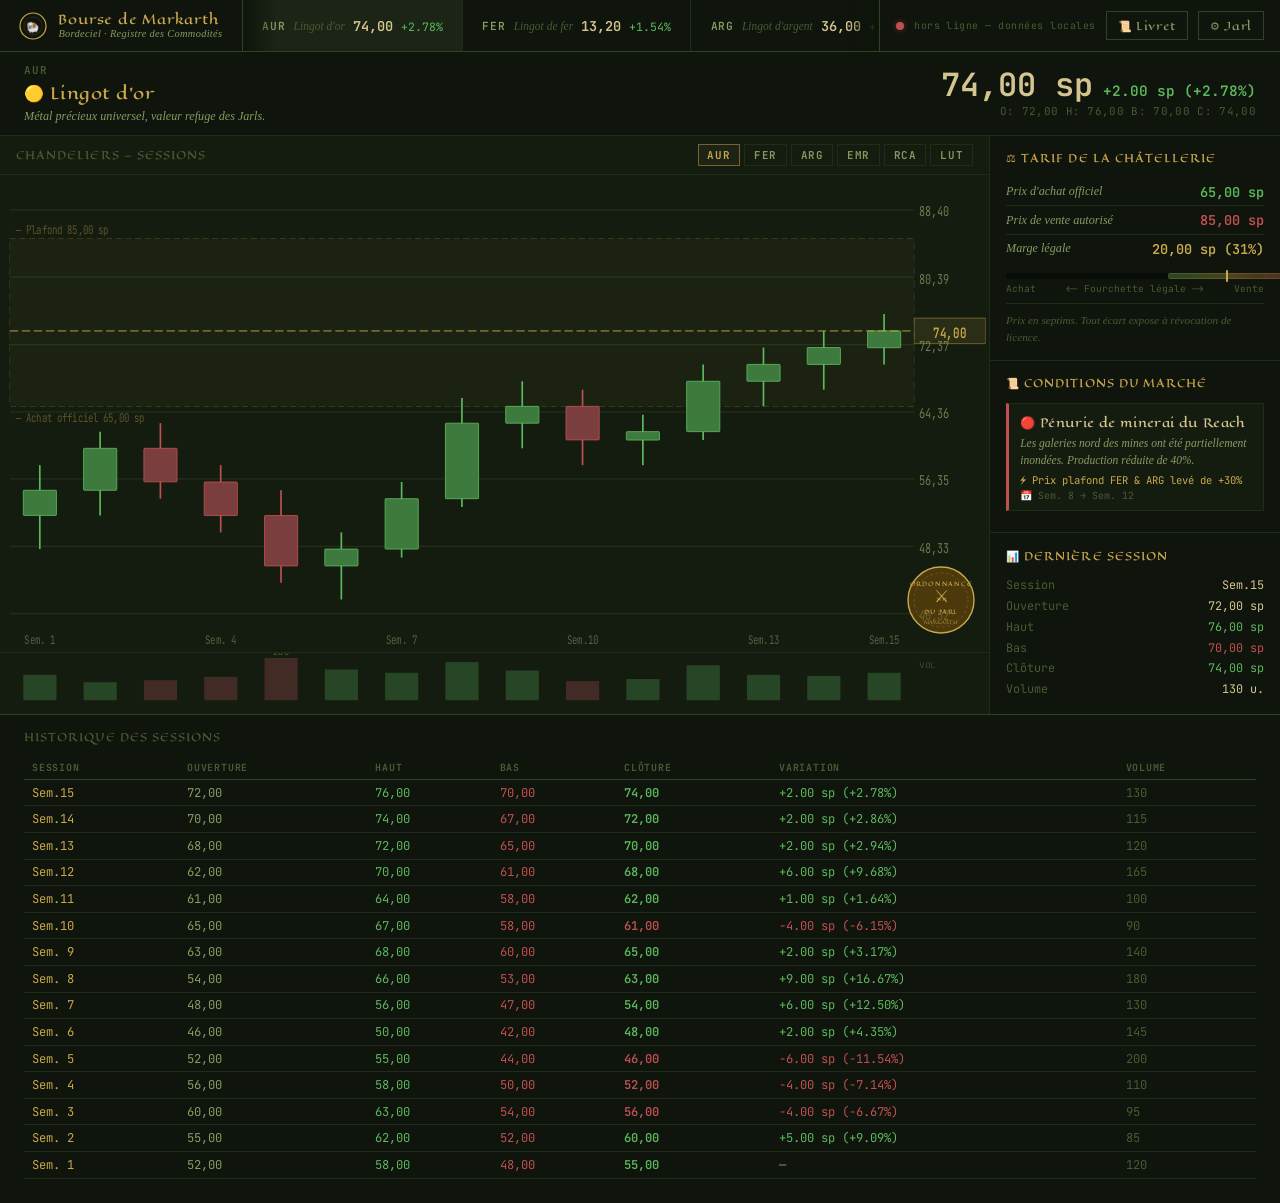
==== bourse.html @ a8c06418 "Bourse" ====
<!DOCTYPE html>
<html lang="fr">
<head>
<meta charset="UTF-8">
<meta name="viewport" content="width=device-width, initial-scale=1.0">
<title>Bourse de Markarth — Registre des Commodités</title>
<link rel="preconnect" href="https://fonts.googleapis.com">
<link rel="preconnect" href="https://fonts.gstatic.com" crossorigin>
<link href="https://fonts.googleapis.com/css2?family=Eagle+Lake&family=IM+Fell+English:ital@0;1&family=JetBrains+Mono:wght@400;600&display=swap" rel="stylesheet">
<style>
:root{
  --bg:#080C06;--surface:#0F140C;--card:#141C10;--card2:#1B2415;
  --border:#1E2C18;--borderb:#2E4224;
  --gold:#C9A84C;--goldd:#7A6230;--goldg:rgba(201,168,76,.12);
  --up:#3E7A3E;--upb:#5CB85C;--down:#7A3E3E;--downb:#C05050;
  --text:#D4C490;--textd:#8A9A62;--textf:#4A5A32;
  --mono:'JetBrains Mono',monospace;--serif:'Eagle Lake',serif;
  --body:'IM Fell English',Georgia,serif;
}
*{margin:0;padding:0;box-sizing:border-box;}
body{background:var(--bg);color:var(--text);font-family:var(--body);font-size:14px;min-height:100vh;overflow-x:hidden;}
body::before{content:'';position:fixed;inset:0;pointer-events:none;z-index:0;
  background-image:url("data:image/svg+xml,%3Csvg xmlns='http://www.w3.org/2000/svg' width='300' height='300'%3E%3Cfilter id='n'%3E%3CfeTurbulence type='fractalNoise' baseFrequency='0.65' numOctaves='3' stitchTiles='stitch'/%3E%3CfeColorMatrix type='saturate' values='0'/%3E%3C/filter%3E%3Crect width='300' height='300' filter='url(%23n)' opacity='0.06'/%3E%3C/svg%3E");opacity:.45;}

/* ── LOADER ── */
#bloader{position:fixed;inset:0;z-index:9000;background:var(--bg);
  display:flex;flex-direction:column;align-items:center;justify-content:center;gap:1rem;}
.bl-ram{font-size:2.5rem;animation:blpulse 1.2s ease-in-out infinite;}
@keyframes blpulse{0%,100%{opacity:1}50%{opacity:.25}}
#bl-msg{font-family:var(--serif);font-size:.8rem;color:var(--textd);letter-spacing:.08em;}

/* ── HEADER ── */
header{background:var(--surface);border-bottom:1px solid var(--borderb);
  display:flex;align-items:stretch;position:sticky;top:0;z-index:200;height:52px;}
.logo{padding:0 1.2rem;border-right:1px solid var(--borderb);
  display:flex;align-items:center;gap:.7rem;flex-shrink:0;min-width:210px;}
.logo-title{font-family:var(--serif);font-size:.82rem;letter-spacing:.06em;color:var(--gold);line-height:1.2;}
.logo-sub{font-family:var(--body);font-size:.65rem;font-style:italic;color:var(--textd);letter-spacing:.03em;}

/* TICKER */
.ticker-wrap{flex:1;overflow:hidden;display:flex;align-items:center;
  border-right:1px solid var(--borderb);position:relative;}
.ticker-wrap::before,.ticker-wrap::after{content:'';position:absolute;top:0;bottom:0;
  width:32px;z-index:1;pointer-events:none;}
.ticker-wrap::before{left:0;background:linear-gradient(to right,var(--surface),transparent);}
.ticker-wrap::after{right:0;background:linear-gradient(to left,var(--surface),transparent);}
.ticker-inner{display:flex;animation:tickscroll 40s linear infinite;white-space:nowrap;will-change:transform;}
@keyframes tickscroll{0%{transform:translateX(0)}100%{transform:translateX(-50%)}}
.tick-item{display:flex;align-items:center;gap:.5rem;padding:0 1.2rem;
  border-right:1px solid var(--border);cursor:pointer;transition:background .15s;height:52px;flex-shrink:0;}
.tick-item:hover{background:var(--card);}
.tick-item.active{background:var(--card2);}
.tick-sym{font-family:var(--mono);font-size:.7rem;font-weight:600;color:var(--textd);letter-spacing:.07em;}
.tick-name{font-family:var(--body);font-size:.72rem;font-style:italic;color:var(--textf);}
.tick-price{font-family:var(--mono);font-size:.85rem;font-weight:600;color:var(--text);}
.tick-var{font-family:var(--mono);font-size:.72rem;}
.tick-var.up{color:var(--upb)}.tick-var.dn{color:var(--downb)}

.hdr-right{padding:0 1rem;display:flex;align-items:center;gap:.6rem;flex-shrink:0;}
.btn-sm{background:transparent;border:1px solid var(--borderb);color:var(--textd);
  font-family:var(--serif);font-size:.68rem;letter-spacing:.06em;padding:.3rem .7rem;cursor:pointer;transition:all .2s;}
.btn-sm:hover{border-color:var(--goldd);color:var(--gold);}

/* SB STATUS */
.sb-dot{width:8px;height:8px;border-radius:50%;flex-shrink:0;}
.sb-dot.ok{background:var(--upb);box-shadow:0 0 6px rgba(92,184,92,.5);}
.sb-dot.ko{background:var(--downb);box-shadow:0 0 6px rgba(192,80,80,.5);}
.sb-dot.wait{background:var(--goldd);animation:blpulse .8s ease-in-out infinite;}
#sb-label{font-family:var(--mono);font-size:.62rem;color:var(--textf);letter-spacing:.05em;}

/* ── COMMODITY BAR ── */
.comm-bar{background:var(--surface);border-bottom:1px solid var(--border);
  padding:.7rem 1.5rem;display:flex;align-items:center;gap:2rem;
  position:relative;z-index:1;}
.comm-id{font-family:var(--mono);font-size:.68rem;font-weight:600;color:var(--textf);letter-spacing:.1em;margin-bottom:.2rem;}
.comm-name{font-family:var(--serif);font-size:1rem;color:var(--gold);letter-spacing:.03em;}
.comm-desc{font-family:var(--body);font-size:.76rem;font-style:italic;color:var(--textd);margin-top:.15rem;}
.comm-price-area{margin-left:auto;text-align:right;}
.comm-price{font-family:var(--mono);font-size:2rem;font-weight:600;color:var(--text);line-height:1;}
.comm-var{font-family:var(--mono);font-size:.9rem;font-weight:600;}
.comm-ohlc{font-family:var(--mono);font-size:.68rem;color:var(--textf);margin-top:.2rem;letter-spacing:.03em;}

/* ── MAIN GRID ── */
.main-grid{display:grid;grid-template-columns:1fr 290px;position:relative;z-index:1;}

/* CHART */
.chart-section{background:var(--card);border-right:1px solid var(--border);display:flex;flex-direction:column;min-height:460px;}
.chart-toolbar{padding:.5rem 1rem;border-bottom:1px solid var(--border);display:flex;align-items:center;gap:.5rem;flex-shrink:0;}
.chart-label{font-family:var(--serif);font-size:.66rem;letter-spacing:.1em;text-transform:uppercase;color:var(--textf);}
.comm-tabs{display:flex;gap:.25rem;margin-left:auto;}
.ctab{font-family:var(--mono);font-size:.68rem;font-weight:600;letter-spacing:.06em;
  padding:.2rem .55rem;cursor:pointer;background:transparent;border:1px solid var(--border);color:var(--textd);transition:all .15s;}
.ctab:hover{border-color:var(--goldd);}
.ctab.active{background:var(--card2);border-color:var(--goldd);color:var(--gold);}
.chart-area{flex:1;position:relative;min-height:300px;cursor:crosshair;overflow:hidden;}
#main-chart{width:100%;height:100%;display:block;}
.ch-v,.ch-h{position:absolute;pointer-events:none;opacity:0;transition:opacity .08s;}
.ch-v{width:1px;background:rgba(201,168,76,.25);top:0;bottom:0;}
.ch-h{height:1px;background:rgba(201,168,76,.25);left:0;right:0;}
.tt{position:absolute;background:var(--card2);border:1px solid var(--borderb);padding:.5rem .75rem;
  pointer-events:none;z-index:50;display:none;font-family:var(--mono);font-size:.72rem;line-height:1.7;
  box-shadow:0 4px 16px rgba(0,0,0,.4);}
.tt-date{font-size:.66rem;color:var(--textd);margin-bottom:.15rem;font-family:var(--serif);letter-spacing:.04em;}
.vol-area{height:62px;border-top:1px solid var(--border);flex-shrink:0;}
#vol-chart{width:100%;height:100%;display:block;}
.seal{position:absolute;bottom:1rem;right:.75rem;width:72px;height:72px;display:none;z-index:10;
  animation:seal-pulse 3s ease-in-out infinite;pointer-events:none;}
.seal.on{display:block;}
@keyframes seal-pulse{0%,100%{filter:drop-shadow(0 0 3px rgba(201,168,76,.3))}50%{filter:drop-shadow(0 0 10px rgba(201,168,76,.6))}}

/* RIGHT PANEL */
.right-panel{background:var(--surface);display:flex;flex-direction:column;}
.rpanel{padding:.9rem 1rem;border-bottom:1px solid var(--border);}
.rpanel:last-child{border-bottom:none;flex:1;}
.rp-title{font-family:var(--serif);font-size:.66rem;letter-spacing:.1em;text-transform:uppercase;color:var(--gold);margin-bottom:.65rem;}
.t-row{display:flex;justify-content:space-between;align-items:center;padding:.3rem 0;border-bottom:1px solid var(--border);}
.t-row:last-of-type{border-bottom:none;}
.t-label{font-family:var(--body);font-size:.76rem;font-style:italic;color:var(--textd);}
.t-val{font-family:var(--mono);font-size:.85rem;font-weight:600;}
.t-val.achat{color:var(--upb)}.t-val.vente{color:var(--downb)}.t-val.marge{color:var(--gold)}
.t-band-wrap{margin:.65rem 0 .3rem;}
.t-band-bg{height:6px;background:var(--bg);border-radius:2px;position:relative;overflow:visible;}
.t-band-fill{position:absolute;top:0;height:100%;
  background:linear-gradient(to right,rgba(92,184,92,.35),rgba(201,168,76,.35),rgba(192,80,80,.35));
  border-radius:2px;border:1px solid rgba(201,168,76,.2);}
.t-cursor{position:absolute;top:-3px;width:2px;height:12px;background:var(--gold);border-radius:1px;transform:translateX(-50%);}
.t-band-labels{display:flex;justify-content:space-between;margin-top:.2rem;font-family:var(--mono);font-size:.6rem;color:var(--textf);}
.t-note{font-family:var(--body);font-size:.7rem;font-style:italic;color:var(--textf);border-top:1px solid var(--border);padding-top:.5rem;margin-top:.5rem;line-height:1.5;}
.cond-badge{background:var(--card);border:1px solid var(--border);border-left:3px solid var(--gold);padding:.55rem .7rem;margin-bottom:.4rem;}
.cond-badge.penurie{border-left-color:var(--downb)}.cond-badge.faveur{border-left-color:var(--upb)}
.cond-badge.siege{border-left-color:#8B5500}.cond-badge.route{border-left-color:#7A6A20}.cond-badge.recolte{border-left-color:var(--upb)}
.cond-titre{font-family:var(--serif);font-size:.76rem;letter-spacing:.03em;margin-bottom:.2rem;}
.cond-desc{font-family:var(--body);font-size:.72rem;font-style:italic;color:var(--textd);line-height:1.45;}
.cond-effet{font-family:var(--mono);font-size:.66rem;color:var(--gold);margin-top:.3rem;}
.cond-period{font-family:var(--mono);font-size:.62rem;color:var(--textf);margin-top:.1rem;}
.cond-del{background:none;border:none;color:var(--textf);font-size:.65rem;cursor:pointer;float:right;font-family:var(--mono);transition:color .2s;}
.cond-del:hover{color:var(--downb);}
.no-cond{font-family:var(--body);font-size:.76rem;font-style:italic;color:var(--textf);line-height:1.5;}
.ls-grid{font-family:var(--mono);font-size:.74rem;}
.ls-row{display:flex;justify-content:space-between;gap:.5rem;padding:.15rem 0;}
.ls-key{color:var(--textf)}.ls-val{color:var(--text)}

/* HISTORY */
.history{grid-column:1/-1;background:var(--surface);border-top:1px solid var(--borderb);padding:.9rem 1.5rem 1.5rem;position:relative;z-index:1;}
.hist-title{font-family:var(--serif);font-size:.66rem;letter-spacing:.1em;text-transform:uppercase;color:var(--textf);margin-bottom:.65rem;}
.hist-table{width:100%;border-collapse:collapse;font-family:var(--mono);font-size:.76rem;}
.hist-table th{text-align:left;color:var(--textf);font-size:.62rem;letter-spacing:.08em;text-transform:uppercase;padding:.28rem .5rem;border-bottom:1px solid var(--borderb);}
.hist-table td{padding:.3rem .5rem;border-bottom:1px solid var(--border);color:var(--textd);}
.hist-table tr:hover td{background:var(--card);}
.hist-table td.up{color:var(--upb)}.hist-table td.dn{color:var(--downb)}.hist-table td.gold{color:var(--gold)}

/* ADMIN */
.adm-overlay{position:fixed;inset:0;background:rgba(0,0,0,.75);z-index:500;display:none;align-items:center;justify-content:center;}
.adm-overlay.on{display:flex;}
.adm-modal{background:var(--card);border:1px solid var(--borderb);border-top:2px solid var(--gold);width:520px;max-height:85vh;overflow-y:auto;padding:1.4rem;}
.adm-title{font-family:var(--serif);font-size:.95rem;color:var(--gold);letter-spacing:.04em;}
.adm-tabs{display:flex;gap:.35rem;margin:1rem 0 .75rem;border-bottom:1px solid var(--border);padding-bottom:.5rem;}
.adm-tab{font-family:var(--serif);font-size:.68rem;letter-spacing:.06em;padding:.28rem .7rem;border:1px solid var(--border);cursor:pointer;color:var(--textd);background:transparent;transition:all .15s;}
.adm-tab.active{border-color:var(--goldd);color:var(--gold);background:var(--card2);}
.frow{display:grid;grid-template-columns:1fr 1fr;gap:.45rem;margin-bottom:.45rem;}
.frow1{grid-template-columns:1fr;}
.ff label{font-family:var(--body);font-size:.68rem;font-style:italic;color:var(--textd);display:block;margin-bottom:.18rem;}
.ff input,.ff select,.ff textarea{width:100%;background:var(--bg);border:1px solid var(--borderb);color:var(--text);font-family:var(--mono);font-size:.8rem;padding:.3rem .45rem;outline:none;transition:border-color .15s;resize:vertical;}
.ff input:focus,.ff select:focus{border-color:var(--goldd);}
.btn-main{background:var(--card2);border:1px solid var(--goldd);color:var(--gold);font-family:var(--serif);font-size:.7rem;letter-spacing:.08em;padding:.45rem 1.4rem;cursor:pointer;margin-top:.6rem;transition:all .2s;}
.btn-main:hover{background:rgba(201,168,76,.12);}
.btn-danger{background:transparent;border:1px solid var(--downb);color:var(--downb);font-family:var(--serif);font-size:.7rem;letter-spacing:.06em;padding:.4rem 1rem;cursor:pointer;margin-top:.5rem;transition:all .2s;}
.btn-danger:hover{background:rgba(192,80,80,.1);}
.adm-err{color:var(--downb);font-size:.7rem;font-style:italic;display:none;margin-top:.25rem;}
.adm-ok{color:var(--upb);font-size:.7rem;font-style:italic;display:none;margin-top:.25rem;}
.sql-block{background:var(--bg);border:1px solid var(--border);padding:.6rem;font-family:var(--mono);font-size:.66rem;color:var(--textd);white-space:pre;overflow-x:auto;line-height:1.6;margin:.5rem 0;max-height:180px;overflow-y:auto;}
.cond-manage-item{display:flex;justify-content:space-between;align-items:center;padding:.3rem 0;border-bottom:1px solid var(--border);font-family:var(--mono);font-size:.72rem;}
.cond-manage-item:last-child{border-bottom:none;}

::-webkit-scrollbar{width:4px;height:4px;}
::-webkit-scrollbar-track{background:var(--bg);}
::-webkit-scrollbar-thumb{background:var(--borderb);border-radius:2px;}
</style>
</head>
<body>

<!-- LOADER -->
<div id="bloader">
  <div class="bl-ram">🐏</div>
  <div id="bl-msg">Connexion à Supabase...</div>
</div>

<!-- HEADER -->
<header>
  <div class="logo">
    <svg width="28" height="28" viewBox="0 0 28 28" fill="none">
      <circle cx="14" cy="14" r="13" stroke="#C9A84C" stroke-width="1.2"/>
      <circle cx="14" cy="14" r="9" fill="none" stroke="rgba(201,168,76,.3)" stroke-width=".5"/>
      <text x="14" y="18.5" text-anchor="middle" fill="#C9A84C" font-size="11">🐏</text>
    </svg>
    <div>
      <div class="logo-title">Bourse de Markarth</div>
      <div class="logo-sub">Bordeciel · Registre des Commodités</div>
    </div>
  </div>
  <div class="ticker-wrap"><div class="ticker-inner" id="ticker"></div></div>
  <div class="hdr-right">
    <div class="sb-dot wait" id="sb-dot"></div>
    <span id="sb-label">connexion...</span>
    <a href="index.html" class="btn-sm" style="text-decoration:none;">📜 Livret</a>
    <button class="btn-sm" onclick="openAdmin()">⚙ Jarl</button>
  </div>
</header>

<!-- COMMODITY BAR -->
<div class="comm-bar">
  <div>
    <div class="comm-id" id="bar-sym">—</div>
    <div class="comm-name" id="bar-name">—</div>
    <div class="comm-desc" id="bar-desc">—</div>
  </div>
  <div class="comm-price-area">
    <div style="display:flex;align-items:baseline;gap:.6rem;justify-content:flex-end;">
      <div class="comm-price" id="bar-price">—</div>
      <div class="comm-var" id="bar-var"></div>
    </div>
    <div class="comm-ohlc" id="bar-ohlc">O: — H: — B: — C: —</div>
  </div>
</div>

<!-- MAIN GRID -->
<div class="main-grid">
  <section class="chart-section">
    <div class="chart-toolbar">
      <span class="chart-label">Chandeliers — Sessions</span>
      <div class="comm-tabs" id="comm-tabs"></div>
    </div>
    <div class="chart-area" id="chart-area" onmousemove="onMove(event)" onmouseleave="onLeave()">
      <svg id="main-chart" viewBox="0 0 820 300" preserveAspectRatio="none"></svg>
      <div class="ch-v" id="ch-v"></div>
      <div class="ch-h" id="ch-h"></div>
      <div class="tt" id="tooltip"></div>
      <div class="seal" id="seal">
        <svg viewBox="0 0 72 72" fill="none">
          <circle cx="36" cy="36" r="33" fill="rgba(120,80,10,.55)" stroke="#C9A84C" stroke-width="1.4"/>
          <circle cx="36" cy="36" r="27" fill="none" stroke="rgba(201,168,76,.4)" stroke-width=".6" stroke-dasharray="3 2.5"/>
          <text x="36" y="22" text-anchor="middle" fill="#C9A84C" font-size="5.5" font-family="Eagle Lake,serif" letter-spacing=".8">ORDONNANCE</text>
          <text x="36" y="38" text-anchor="middle" fill="#C9A84C" font-size="17">⚔</text>
          <text x="36" y="50" text-anchor="middle" fill="#C9A84C" font-size="6" font-family="Eagle Lake,serif" letter-spacing=".5">DU JARL</text>
          <text x="36" y="60" text-anchor="middle" fill="rgba(201,168,76,.6)" font-size="4.5" font-family="Eagle Lake,serif">MARKARTH</text>
        </svg>
      </div>
    </div>
    <div class="vol-area"><svg id="vol-chart" viewBox="0 0 820 62" preserveAspectRatio="none"></svg></div>
  </section>

  <aside class="right-panel">
    <div class="rpanel">
      <div class="rp-title">⚖ Tarif de la Châtellerie</div>
      <div class="t-row"><span class="t-label">Prix d'achat officiel</span><span class="t-val achat" id="t-achat">—</span></div>
      <div class="t-row"><span class="t-label">Prix de vente autorisé</span><span class="t-val vente" id="t-vente">—</span></div>
      <div class="t-row" style="border-bottom:none;"><span class="t-label">Marge légale</span><span class="t-val marge" id="t-marge">—</span></div>
      <div class="t-band-wrap">
        <div class="t-band-bg">
          <div class="t-band-fill" id="t-fill" style="left:15%;width:70%;"></div>
          <div class="t-cursor" id="t-cursor" style="left:50%;"></div>
        </div>
        <div class="t-band-labels"><span>Achat</span><span>⟵ Fourchette légale ⟶</span><span>Vente</span></div>
      </div>
      <div class="t-note">Prix en septims. Tout écart expose à révocation de licence.</div>
    </div>
    <div class="rpanel">
      <div class="rp-title">📜 Conditions du Marché</div>
      <div id="cond-list"></div>
    </div>
    <div class="rpanel" style="border-bottom:none;">
      <div class="rp-title">📊 Dernière Session</div>
      <div class="ls-grid" id="last-sess"></div>
    </div>
  </aside>

  <div class="history">
    <div class="hist-title">Historique des Sessions</div>
    <table class="hist-table">
      <thead><tr><th>Session</th><th>Ouverture</th><th>Haut</th><th>Bas</th><th>Clôture</th><th>Variation</th><th>Volume</th></tr></thead>
      <tbody id="hist-tbody"></tbody>
    </table>
  </div>
</div>

<!-- ADMIN OVERLAY -->
<div class="adm-overlay" id="adm-overlay">
  <div class="adm-modal">
    <div style="display:flex;justify-content:space-between;align-items:center;margin-bottom:.8rem;">
      <div class="adm-title">🔐 Administration — Bourse de Markarth</div>
      <button onclick="closeAdmin()" style="background:none;border:none;color:var(--textd);cursor:pointer;font-size:1.1rem;">✕</button>
    </div>

    <!-- Login -->
    <div id="adm-login">
      <div class="frow frow1 ff" style="margin-bottom:.5rem;">
        <label>Mot de passe du Jarl</label>
        <input type="password" id="adm-pass" placeholder="••••••••" onkeydown="if(event.key==='Enter')checkPass()">
        <p class="adm-err" id="adm-err">Accès refusé.</p>
      </div>
      <button class="btn-main" onclick="checkPass()">Accéder</button>
    </div>

    <!-- Content -->
    <div id="adm-content" style="display:none;">
      <div style="display:flex;align-items:center;gap:.5rem;margin-bottom:.75rem;font-family:var(--mono);font-size:.7rem;color:var(--textd);">
        <div class="sb-dot" id="adm-sb-dot" style="width:7px;height:7px;"></div>
        <span id="adm-sb-txt">—</span>
      </div>

      <div class="adm-tabs">
        <button class="adm-tab active" onclick="admTab('sess',this)">Session</button>
        <button class="adm-tab" onclick="admTab('tarif',this)">Tarif</button>
        <button class="adm-tab" onclick="admTab('cond',this)">Ordonnance</button>
        <button class="adm-tab" onclick="admTab('setup',this)">SQL Setup</button>
      </div>

      <!-- Session -->
      <div id="tab-sess">
        <div class="frow frow1 ff"><label>Commodité</label><select id="a-comm"></select></div>
        <div class="frow">
          <div class="ff"><label>Intitulé</label><input id="a-date" placeholder="Sem. 16"></div>
          <div class="ff"><label>Volume</label><input id="a-vol" type="number" placeholder="150"></div>
        </div>
        <div class="frow">
          <div class="ff"><label>Ouverture (O)</label><input id="a-o" type="number" step="0.01"></div>
          <div class="ff"><label>Haut (H)</label><input id="a-h" type="number" step="0.01"></div>
        </div>
        <div class="frow">
          <div class="ff"><label>Bas (B)</label><input id="a-l" type="number" step="0.01"></div>
          <div class="ff"><label>Clôture (C)</label><input id="a-c" type="number" step="0.01"></div>
        </div>
        <p class="adm-ok" id="ok-sess">✓ Session enregistrée dans Supabase.</p>
        <p class="adm-err" id="err-sess">Erreur lors de l'enregistrement.</p>
        <button class="btn-main" onclick="addSession()">Enregistrer la session</button>
      </div>

      <!-- Tarif -->
      <div id="tab-tarif" style="display:none;">
        <div class="frow frow1 ff" style="margin-bottom:.5rem;"><label>Commodité</label>
          <select id="a-tc" onchange="loadTarifFields()"></select></div>
        <div class="frow">
          <div class="ff"><label>Prix d'achat (sp)</label><input id="a-ta" type="number" step="0.01"></div>
          <div class="ff"><label>Prix de vente max. (sp)</label><input id="a-tv" type="number" step="0.01"></div>
        </div>
        <div class="frow frow1 ff"><label>Statut</label>
          <select id="a-ts"><option value="normal">Normal</option><option value="penurie">Pénurie</option>
            <option value="gele">Prix gelé</option><option value="libre">Prix libre</option></select></div>
        <p class="adm-ok" id="ok-tarif">✓ Tarif appliqué dans Supabase.</p>
        <p class="adm-err" id="err-tarif">Erreur lors de l'application.</p>
        <button class="btn-main" onclick="saveTarif()">Appliquer le tarif</button>
      </div>

      <!-- Ordonnance -->
      <div id="tab-cond" style="display:none;">
        <div style="margin-bottom:.75rem;">
          <div style="font-family:var(--serif);font-size:.7rem;color:var(--textf);letter-spacing:.06em;margin-bottom:.4rem;">CONDITIONS ACTIVES</div>
          <div id="cond-manage"></div>
        </div>
        <div style="border-top:1px solid var(--border);padding-top:.75rem;margin-bottom:.5rem;font-family:var(--serif);font-size:.7rem;color:var(--textf);letter-spacing:.06em;">NOUVELLE ORDONNANCE</div>
        <div class="frow frow1 ff"><label>Type</label>
          <select id="a-ct"><option value="penurie">Pénurie</option><option value="faveur">Faveur du Jarl</option>
            <option value="siege">Siège / Conflit</option><option value="route">Route commerciale coupée</option>
            <option value="recolte">Récolte abondante</option></select></div>
        <div class="frow frow1 ff"><label>Titre de l'ordonnance</label>
          <input id="a-ctit" placeholder="Ex: Pénurie de minerai du Reach"></div>
        <div class="frow frow1 ff"><label>Description</label>
          <input id="a-cdesc" placeholder="Détails de la situation..."></div>
        <div class="frow">
          <div class="ff"><label>Effet sur les prix</label><input id="a-ceff" placeholder="Plafond FER +30%"></div>
          <div class="ff"><label>Durée prévue</label><input id="a-cdur" placeholder="Sem. 8 → 12"></div>
        </div>
        <p class="adm-ok" id="ok-cond">✓ Ordonnance promulguée dans Supabase.</p>
        <p class="adm-err" id="err-cond">Erreur lors de la promulgation.</p>
        <button class="btn-main" onclick="addCond()">Promulguer l'ordonnance</button>
      </div>

      <!-- SQL Setup -->
      <div id="tab-setup" style="display:none;">
        <div style="font-family:var(--body);font-size:.78rem;font-style:italic;color:var(--textd);margin-bottom:.6rem;line-height:1.5;">
          Exécutez ce SQL dans l'éditeur Supabase pour créer les tables de la bourse,
          puis cliquez sur "Initialiser" pour peupler les données de départ.
        </div>
        <div class="sql-block" id="sql-block"></div>
        <div style="display:flex;gap:.5rem;flex-wrap:wrap;margin-top:.5rem;">
          <button class="btn-main" onclick="copySql()">Copier le SQL</button>
          <button class="btn-main" onclick="seedData()" id="btn-seed">Initialiser les données</button>
          <button class="btn-danger" onclick="resetData()" id="btn-reset">Vider les tables</button>
        </div>
        <p class="adm-ok" id="ok-seed">✓ Données initialisées avec succès.</p>
        <p class="adm-err" id="err-seed">Erreur — vérifiez que les tables existent.</p>
      </div>
    </div>
  </div>
</div>

<script>
// ══════════════════════════════════════════════════
//  SUPABASE
// ══════════════════════════════════════════════════
const SB_URL = 'https://cbfcmtgvxlvfkjhppufq.supabase.co';
const SB_KEY = 'sb_publishable_LH8TZ7ANKc6SP8eJ4tj7eg_FwJrz9J5';
const SB_H   = {'Content-Type':'application/json','apikey':SB_KEY,'Authorization':'Bearer '+SB_KEY,'Prefer':'return=representation'};
const SB_UP  = {'Content-Type':'application/json','apikey':SB_KEY,'Authorization':'Bearer '+SB_KEY,'Prefer':'resolution=merge-duplicates,return=representation'};

async function sbGet(t,q=''){const r=await fetch(`${SB_URL}/rest/v1/${t}${q}`,{headers:SB_H});if(!r.ok)throw new Error(await r.text());return r.json();}
async function sbPost(t,b,up=false){const r=await fetch(`${SB_URL}/rest/v1/${t}`,{method:'POST',headers:up?SB_UP:SB_H,body:JSON.stringify(b)});if(!r.ok)throw new Error(await r.text());return r.json();}
async function sbPatch(t,q,b){const r=await fetch(`${SB_URL}/rest/v1/${t}${q}`,{method:'PATCH',headers:SB_H,body:JSON.stringify(b)});if(!r.ok)throw new Error(await r.text());return r.json();}
async function sbDelete(t,q){const r=await fetch(`${SB_URL}/rest/v1/${t}${q}`,{method:'DELETE',headers:SB_H});if(!r.ok)throw new Error(await r.text());}

// ══════════════════════════════════════════════════
//  DONNÉES PAR DÉFAUT (fallback + seed)
// ══════════════════════════════════════════════════
const LOCAL = {
  AUR:{name:"Lingot d'or",emoji:'🟡',desc:"Métal précieux universel, valeur refuge des Jarls.",tarif:{achat:65,vente:85},statut:'normal',sessions:[
    {d:'Sem. 1',o:52,h:58,l:48,c:55,v:120},{d:'Sem. 2',o:55,h:62,l:52,c:60,v:85},
    {d:'Sem. 3',o:60,h:63,l:54,c:56,v:95},{d:'Sem. 4',o:56,h:58,l:50,c:52,v:110},
    {d:'Sem. 5',o:52,h:55,l:44,c:46,v:200},{d:'Sem. 6',o:46,h:50,l:42,c:48,v:145},
    {d:'Sem. 7',o:48,h:56,l:47,c:54,v:130},{d:'Sem. 8',o:54,h:66,l:53,c:63,v:180},
    {d:'Sem. 9',o:63,h:68,l:60,c:65,v:140},{d:'Sem.10',o:65,h:67,l:58,c:61,v:90},
    {d:'Sem.11',o:61,h:64,l:58,c:62,v:100},{d:'Sem.12',o:62,h:70,l:61,c:68,v:165},
    {d:'Sem.13',o:68,h:72,l:65,c:70,v:120},{d:'Sem.14',o:70,h:74,l:67,c:72,v:115},
    {d:'Sem.15',o:72,h:76,l:70,c:74,v:130}]},
  FER:{name:"Lingot de fer",emoji:'🔩',desc:"Matériau de base. Production locale, sensible aux conditions minières.",tarif:{achat:11,vente:16},statut:'penurie',sessions:[
    {d:'Sem. 1',o:8.0,h:9.0,l:7.5,c:8.5,v:350},{d:'Sem. 2',o:8.5,h:9.2,l:8.1,c:9.0,v:290},
    {d:'Sem. 3',o:9.0,h:9.5,l:8.6,c:8.8,v:320},{d:'Sem. 4',o:8.8,h:9.1,l:8.2,c:8.5,v:280},
    {d:'Sem. 5',o:8.5,h:8.9,l:7.8,c:7.9,v:410},{d:'Sem. 6',o:7.9,h:8.5,l:7.4,c:8.2,v:310},
    {d:'Sem. 7',o:8.2,h:9.3,l:8.0,c:9.1,v:260},{d:'Sem. 8',o:9.1,h:11.5,l:9.0,c:10.6,v:520},
    {d:'Sem. 9',o:10.6,h:11.2,l:10.0,c:10.9,v:380},{d:'Sem.10',o:10.9,h:11.8,l:10.2,c:11.2,v:290},
    {d:'Sem.11',o:11.2,h:12.0,l:10.5,c:11.5,v:310},{d:'Sem.12',o:11.5,h:12.8,l:11.0,c:12.2,v:430},
    {d:'Sem.13',o:12.2,h:12.9,l:11.5,c:12.5,v:355},{d:'Sem.14',o:12.5,h:13.3,l:12.0,c:13.0,v:300},
    {d:'Sem.15',o:13.0,h:13.6,l:12.5,c:13.2,v:335}]},
  ARG:{name:"Lingot d'argent",emoji:'⬜',desc:"Métal noble extrait des veines argentifères du Reach.",tarif:{achat:30,vente:44},statut:'normal',sessions:[
    {d:'Sem. 1',o:22,h:25,l:20,c:24,v:90},{d:'Sem. 2',o:24,h:27,l:23,c:26,v:75},
    {d:'Sem. 3',o:26,h:28,l:23,c:25,v:85},{d:'Sem. 4',o:25,h:26,l:21,c:22,v:100},
    {d:'Sem. 5',o:22,h:23,l:18,c:19,v:165},{d:'Sem. 6',o:19,h:22,l:17,c:21,v:130},
    {d:'Sem. 7',o:21,h:24,l:20,c:23,v:95},{d:'Sem. 8',o:23,h:28,l:22,c:27,v:145},
    {d:'Sem. 9',o:27,h:30,l:26,c:29,v:110},{d:'Sem.10',o:29,h:31,l:27,c:30,v:95},
    {d:'Sem.11',o:30,h:32,l:28,c:31,v:85},{d:'Sem.12',o:31,h:34,l:30,c:33,v:120},
    {d:'Sem.13',o:33,h:35,l:32,c:34,v:100},{d:'Sem.14',o:34,h:36,l:33,c:35,v:90},
    {d:'Sem.15',o:35,h:37,l:34,c:36,v:95}]},
  EMR:{name:"Émeraude",emoji:'💎',desc:"Gemme rare du Reach. Haute valeur spéculative, faible liquidité.",tarif:{achat:850,vente:1100},statut:'normal',sessions:[
    {d:'Sem. 1',o:780,h:820,l:750,c:800,v:15},{d:'Sem. 2',o:800,h:840,l:778,c:820,v:12},
    {d:'Sem. 3',o:820,h:850,l:790,c:800,v:18},{d:'Sem. 4',o:800,h:812,l:758,c:768,v:22},
    {d:'Sem. 5',o:768,h:780,l:695,c:708,v:42},{d:'Sem. 6',o:708,h:752,l:688,c:742,v:30},
    {d:'Sem. 7',o:742,h:802,l:730,c:792,v:25},{d:'Sem. 8',o:792,h:862,l:780,c:852,v:36},
    {d:'Sem. 9',o:852,h:900,l:840,c:882,v:28},{d:'Sem.10',o:882,h:912,l:860,c:902,v:20},
    {d:'Sem.11',o:902,h:922,l:882,c:912,v:18},{d:'Sem.12',o:912,h:962,l:902,c:952,v:33},
    {d:'Sem.13',o:952,h:982,l:942,c:972,v:26},{d:'Sem.14',o:972,h:1002,l:962,c:992,v:22},
    {d:'Sem.15',o:992,h:1022,l:982,c:1008,v:20}]},
  RCA:{name:"Racine de canis",emoji:'🌿',desc:"Ingrédient alchimique courant. Demande stable, offre saisonnière.",tarif:{achat:9,vente:14},statut:'normal',sessions:[
    {d:'Sem. 1',o:7.5,h:8.5,l:7.2,c:8.0,v:600},{d:'Sem. 2',o:8.0,h:8.8,l:7.8,c:8.5,v:520},
    {d:'Sem. 3',o:8.5,h:9.0,l:8.2,c:8.3,v:480},{d:'Sem. 4',o:8.3,h:8.6,l:7.9,c:8.0,v:550},
    {d:'Sem. 5',o:8.0,h:8.3,l:7.4,c:7.6,v:710},{d:'Sem. 6',o:7.6,h:8.1,l:7.3,c:7.9,v:625},
    {d:'Sem. 7',o:7.9,h:8.6,l:7.7,c:8.4,v:575},{d:'Sem. 8',o:8.4,h:9.2,l:8.2,c:9.0,v:650},
    {d:'Sem. 9',o:9.0,h:9.5,l:8.8,c:9.2,v:590},{d:'Sem.10',o:9.2,h:9.7,l:8.9,c:9.4,v:540},
    {d:'Sem.11',o:9.4,h:9.9,l:9.1,c:9.6,v:510},{d:'Sem.12',o:9.6,h:10.3,l:9.4,c:10.0,v:600},
    {d:'Sem.13',o:10.0,h:10.5,l:9.8,c:10.3,v:560},{d:'Sem.14',o:10.3,h:10.8,l:10.0,c:10.6,v:530},
    {d:'Sem.15',o:10.6,h:11.0,l:10.4,c:10.9,v:500}]},
  LUT:{name:"Pied de lutin",emoji:'🍄',desc:"Champignon alchimique rare. Demande fluctuante selon les guildes.",tarif:{achat:30,vente:44},statut:'normal',sessions:[
    {d:'Sem. 1',o:24,h:26,l:22,c:25,v:180},{d:'Sem. 2',o:25,h:28,l:24,c:27,v:150},
    {d:'Sem. 3',o:27,h:30,l:26,c:29,v:162},{d:'Sem. 4',o:29,h:31,l:27,c:28,v:205},
    {d:'Sem. 5',o:28,h:29,l:23,c:24,v:290},{d:'Sem. 6',o:24,h:26,l:22,c:25.5,v:225},
    {d:'Sem. 7',o:25.5,h:28.5,l:25,c:27.5,v:170},{d:'Sem. 8',o:27.5,h:32,l:27,c:31,v:245},
    {d:'Sem. 9',o:31,h:34,l:30,c:33,v:190},{d:'Sem.10',o:33,h:35,l:31,c:32,v:165},
    {d:'Sem.11',o:32,h:33,l:30,c:31,v:155},{d:'Sem.12',o:31,h:34,l:30,c:33,v:182},
    {d:'Sem.13',o:33,h:36,l:32,c:35,v:168},{d:'Sem.14',o:35,h:37,l:34,c:36,v:158},
    {d:'Sem.15',o:36,h:38,l:35,c:37,v:148}]}
};

const LOCAL_COND = [{
  type:'penurie',titre:'Pénurie de minerai du Reach',
  desc:'Les galeries nord des mines ont été partiellement inondées. Production réduite de 40%.',
  effet:'Prix plafond FER & ARG levé de +30%',periode:'Sem. 8 → Sem. 12',actif:true
}];

const SQL_SETUP = `-- 1. Table des commodités
CREATE TABLE IF NOT EXISTS mk_bourse_commos (
  id          text PRIMARY KEY,
  name        text NOT NULL,
  emoji       text,
  description text,
  tarif_achat numeric(12,2) DEFAULT 0,
  tarif_vente numeric(12,2) DEFAULT 0,
  statut      text DEFAULT 'normal'
);

-- 2. Table des sessions OHLC
CREATE TABLE IF NOT EXISTS mk_bourse_sessions (
  id             bigint GENERATED ALWAYS AS IDENTITY PRIMARY KEY,
  commodite_id   text REFERENCES mk_bourse_commos(id) ON DELETE CASCADE,
  session_label  text NOT NULL,
  ouverture      numeric(12,2) NOT NULL,
  haut           numeric(12,2) NOT NULL,
  bas            numeric(12,2) NOT NULL,
  cloture        numeric(12,2) NOT NULL,
  volume         integer DEFAULT 0,
  created_at     timestamptz DEFAULT now()
);

-- 3. Table des conditions de marché
CREATE TABLE IF NOT EXISTS mk_bourse_conditions (
  id          bigint GENERATED ALWAYS AS IDENTITY PRIMARY KEY,
  type        text NOT NULL,
  titre       text NOT NULL,
  description text,
  effet       text,
  periode     text,
  actif       boolean DEFAULT true,
  created_at  timestamptz DEFAULT now()
);`;

// ══════════════════════════════════════════════════
//  STATE
// ══════════════════════════════════════════════════
const PASS = 'jarl_mk';
let C = {};
let CONDITIONS = [];
let cur = 'AUR';
let loggedIn = false;
let sbOk = false;

// Chart metrics
const CM = {PAD:{t:22,r:62,b:24,l:8},W:820,H:300,VOLH:62};

// ══════════════════════════════════════════════════
//  INIT
// ══════════════════════════════════════════════════
async function init(){
  document.getElementById('sql-block').textContent = SQL_SETUP;
  setSBStatus('wait','connexion...');

  try {
    await loadFromSB();
    sbOk = true;
    setSBStatus('ok','Supabase connecté');
  } catch(e){
    console.warn('Supabase —', e.message || e);
    useFallback();
    setSBStatus('ko','hors ligne — données locales');
  }

  hideBLoader();
  buildTicker();
  buildTabs();
  render(Object.keys(C)[0] || 'AUR');
}

async function loadFromSB(){
  const [commos, sessions, conds] = await Promise.all([
    sbGet('mk_bourse_commos','?order=id.asc'),
    sbGet('mk_bourse_sessions','?order=commodite_id.asc,id.asc'),
    sbGet('mk_bourse_conditions','?order=id.asc')
  ]);

  if(!commos.length){ useFallback(); return; }

  C = {};
  commos.forEach(co => {
    C[co.id] = {
      sym:co.id, name:co.name, emoji:co.emoji||'●', desc:co.description||'',
      tarif:{achat:+co.tarif_achat, vente:+co.tarif_vente}, statut:co.statut||'normal',
      sessions: sessions
        .filter(s => s.commodite_id === co.id)
        .map(s => ({d:s.session_label,o:+s.ouverture,h:+s.haut,l:+s.bas,c:+s.cloture,v:+s.volume,dbid:s.id}))
    };
  });

  CONDITIONS = conds.map(cd => ({
    dbid:cd.id, type:cd.type, titre:cd.titre,
    desc:cd.description||'', effet:cd.effet||'', periode:cd.periode||'', actif:cd.actif
  }));
}

function useFallback(){
  C = {};
  Object.entries(LOCAL).forEach(([k,v]) => { C[k] = JSON.parse(JSON.stringify(v)); C[k].sym = k; });
  CONDITIONS = JSON.parse(JSON.stringify(LOCAL_COND));
}

// ══════════════════════════════════════════════════
//  LOADER / STATUS
// ══════════════════════════════════════════════════
function hideBLoader(){
  const l = document.getElementById('bloader');
  l.style.opacity='0';l.style.transition='opacity .4s';
  setTimeout(()=>l.style.display='none',420);
}

function setSBStatus(state, txt){
  const dot = document.getElementById('sb-dot');
  const lbl = document.getElementById('sb-label');
  dot.className = 'sb-dot '+state;
  lbl.textContent = txt;
}

// ══════════════════════════════════════════════════
//  TICKER
// ══════════════════════════════════════════════════
function buildTicker(){
  const t = document.getElementById('ticker');
  const items = Object.values(C).map(c=>{
    if(!c.sessions.length) return '';
    const last=c.sessions[c.sessions.length-1], prev=c.sessions[c.sessions.length-2];
    const vp=prev?((last.c-prev.c)/prev.c*100).toFixed(2):'0.00';
    const up=!prev||last.c>=prev.c;
    return `<div class="tick-item${c.sym===cur?' active':''}" onclick="render('${c.sym}')" data-sym="${c.sym}">
      <span class="tick-sym">${c.sym}</span><span class="tick-name">${c.name}</span>
      <span class="tick-price">${sf(last.c)}</span>
      <span class="tick-var ${up?'up':'dn'}">${up?'+':''}${vp}%</span>
    </div>`;
  }).join('');
  t.innerHTML = items+items;
}

// ══════════════════════════════════════════════════
//  TABS
// ══════════════════════════════════════════════════
function buildTabs(){
  document.getElementById('comm-tabs').innerHTML = Object.keys(C).map(s=>
    `<button class="ctab${s===cur?' active':''}" id="ctab-${s}" onclick="render('${s}')">${s}</button>`
  ).join('');
}

// ══════════════════════════════════════════════════
//  RENDER
// ══════════════════════════════════════════════════
function render(sym){
  cur = sym;
  const comm = C[sym];
  if(!comm) return;
  const sess = comm.sessions;
  if(!sess.length) return;
  const last=sess[sess.length-1], prev=sess[sess.length-2];
  const dAbs=(last.c-(prev?prev.c:last.c)).toFixed(2);
  const dPct=prev?((last.c-prev.c)/prev.c*100).toFixed(2):'0.00';
  const up=!prev||last.c>=prev.c;

  Object.keys(C).forEach(s=>{const t=document.getElementById('ctab-'+s);if(t)t.className='ctab'+(s===sym?' active':'');});
  document.querySelectorAll('.tick-item').forEach(el=>el.classList.toggle('active',el.dataset.sym===sym));

  document.getElementById('bar-sym').textContent  = sym;
  document.getElementById('bar-name').textContent = comm.emoji+' '+comm.name;
  document.getElementById('bar-desc').textContent = comm.desc;
  document.getElementById('bar-price').textContent= sf(last.c)+' sp';
  const ve=document.getElementById('bar-var');
  ve.textContent=`${up?'+':''}${dAbs} sp (${up?'+':''}${dPct}%)`;
  ve.style.color=up?'var(--upb)':'var(--downb)';
  document.getElementById('bar-ohlc').textContent=`O: ${sf(last.o)}  H: ${sf(last.h)}  B: ${sf(last.l)}  C: ${sf(last.c)}`;

  const t=comm.tarif;
  document.getElementById('t-achat').textContent=sf(t.achat)+' sp';
  document.getElementById('t-vente').textContent=sf(t.vente)+' sp';
  const mg=t.vente-t.achat;
  document.getElementById('t-marge').textContent=sf(mg)+' sp ('+((mg/t.achat)*100).toFixed(0)+'%)';

  const allP=sess.flatMap(s=>[s.h,s.l]);
  const lo=Math.min(...allP)*.95,hi=Math.max(...allP)*1.05,range=hi-lo;
  const ap=((t.achat-lo)/range*100).toFixed(1);
  const vp2=((t.vente-lo)/range*100).toFixed(1);
  const cp=((last.c-lo)/range*100).toFixed(1);
  document.getElementById('t-fill').style.cssText=`left:${ap}%;width:${vp2-ap}%;`;
  document.getElementById('t-cursor').style.left=cp+'%';

  renderCond(sym);

  document.getElementById('last-sess').innerHTML=`
    <div class="ls-row"><span class="ls-key">Session</span><span class="ls-val">${last.d}</span></div>
    <div class="ls-row"><span class="ls-key">Ouverture</span><span class="ls-val">${sf(last.o)} sp</span></div>
    <div class="ls-row"><span class="ls-key">Haut</span><span style="color:var(--upb)">${sf(last.h)} sp</span></div>
    <div class="ls-row"><span class="ls-key">Bas</span><span style="color:var(--downb)">${sf(last.l)} sp</span></div>
    <div class="ls-row"><span class="ls-key">Clôture</span><span style="color:${up?'var(--upb)':'var(--downb)'}">${sf(last.c)} sp</span></div>
    <div class="ls-row"><span class="ls-key">Volume</span><span class="ls-val">${last.v} u.</span></div>`;

  document.getElementById('seal').classList.toggle('on', CONDITIONS.some(c=>c.actif));
  drawChart(sess,t);
  drawVol(sess);
  renderHist(sess);
}

// ══════════════════════════════════════════════════
//  CONDITIONS
// ══════════════════════════════════════════════════
function renderCond(){
  const el=document.getElementById('cond-list');
  const active=CONDITIONS.filter(c=>c.actif);
  if(!active.length){
    el.innerHTML=`<p class="no-cond">Aucune condition exceptionnelle en vigueur. Les échanges suivent le tarif standard.</p>`;
    return;
  }
  el.innerHTML=active.map(c=>`
    <div class="cond-badge ${c.type}">
      <div class="cond-titre">${typeIcon(c.type)} ${c.titre}</div>
      ${c.desc?`<div class="cond-desc">${c.desc}</div>`:''}
      ${c.effet?`<div class="cond-effet">⚡ ${c.effet}</div>`:''}
      ${c.periode?`<div class="cond-period">📅 ${c.periode}</div>`:''}
    </div>`).join('');
}

function renderCondManage(){
  const el=document.getElementById('cond-manage');
  if(!CONDITIONS.length){el.innerHTML=`<p style="font-family:var(--body);font-size:.72rem;font-style:italic;color:var(--textf);">Aucune condition enregistrée.</p>`;return;}
  el.innerHTML=CONDITIONS.map((c,i)=>`
    <div class="cond-manage-item">
      <span style="color:${c.actif?'var(--text)':'var(--textf)'}">${typeIcon(c.type)} ${c.titre}</span>
      <div style="display:flex;gap:.5rem;align-items:center;">
        <span style="font-size:.65rem;color:${c.actif?'var(--upb)':'var(--textf)'}">${c.actif?'ACTIF':'INACTIF'}</span>
        <button class="cond-del" onclick="toggleCond(${i})">${c.actif?'Désactiver':'Réactiver'}</button>
      </div>
    </div>`).join('');
}

function typeIcon(t){return{penurie:'🔴',faveur:'🟢',siege:'⚔',route:'🟡',recolte:'🌾'}[t]||'●';}

async function toggleCond(i){
  CONDITIONS[i].actif = !CONDITIONS[i].actif;
  renderCond(cur);
  renderCondManage();
  document.getElementById('seal').classList.toggle('on', CONDITIONS.some(c=>c.actif));
  if(sbOk && CONDITIONS[i].dbid){
    try{ await sbPatch('mk_bourse_conditions',`?id=eq.${CONDITIONS[i].dbid}`,{actif:CONDITIONS[i].actif}); }
    catch(e){ console.error('Patch cond failed:', e.message); }
  }
}

// ══════════════════════════════════════════════════
//  CHART
// ══════════════════════════════════════════════════
function drawChart(sess,tarif){
  const svg=document.getElementById('main-chart');
  const {PAD,W,H}=CM;
  const cW=W-PAD.l-PAD.r, cH=H-PAD.t-PAD.b;
  const n=sess.length, sp=cW/n, bw=sp*0.55;
  const allP=sess.flatMap(s=>[s.h,s.l]).concat([tarif.achat,tarif.vente]);
  const lo=Math.min(...allP)*.96, hi=Math.max(...allP)*1.04, pr=hi-lo;
  const toY=p=>PAD.t+cH-((p-lo)/pr)*cH;
  const toX=i=>PAD.l+i*sp+sp/2;
  let h='';
  for(let i=0;i<=6;i++){
    const p=lo+pr*(i/6),y=toY(p);
    h+=`<line x1="${PAD.l}" y1="${y.toFixed(1)}" x2="${W-PAD.r}" y2="${y.toFixed(1)}" stroke="rgba(46,66,36,.5)" stroke-width=".8"/>`;
    h+=`<text x="${W-PAD.r+4}" y="${(y+4).toFixed(1)}" fill="rgba(138,154,98,.75)" font-size="8.5" font-family="JetBrains Mono,monospace">${sf(p)}</text>`;
  }
  const ty1=toY(tarif.vente),ty2=toY(tarif.achat);
  h+=`<rect x="${PAD.l}" y="${ty1.toFixed(1)}" width="${cW}" height="${(ty2-ty1).toFixed(1)}" fill="rgba(201,168,76,.04)" stroke="rgba(201,168,76,.18)" stroke-width=".7" stroke-dasharray="5 3"/>`;
  h+=`<text x="${PAD.l+5}" y="${(ty1-3).toFixed(1)}" fill="rgba(201,168,76,.4)" font-size="7.5" font-family="JetBrains Mono,monospace">― Plafond ${sf(tarif.vente)} sp</text>`;
  h+=`<text x="${PAD.l+5}" y="${(ty2+10).toFixed(1)}" fill="rgba(201,168,76,.4)" font-size="7.5" font-family="JetBrains Mono,monospace">― Achat officiel ${sf(tarif.achat)} sp</text>`;
  sess.forEach((s,i)=>{
    const x=toX(i),up=s.c>=s.o;
    const col=up?'#3E7A3E':'#7A3E3E',bri=up?'#5CB85C':'#C05050';
    const yO=toY(Math.max(s.o,s.c)),yC=toY(Math.min(s.o,s.c)),bH=Math.max(1.5,yC-yO);
    h+=`<line x1="${x.toFixed(1)}" y1="${toY(s.h).toFixed(1)}" x2="${x.toFixed(1)}" y2="${toY(s.l).toFixed(1)}" stroke="${bri}" stroke-width="1.4"/>`;
    h+=`<rect x="${(x-bw/2).toFixed(1)}" y="${yO.toFixed(1)}" width="${bw.toFixed(1)}" height="${bH.toFixed(1)}" fill="${col}" stroke="${bri}" stroke-width=".6" rx=".5"/>`;
    if(i%3===0||i===n-1) h+=`<text x="${x.toFixed(1)}" y="${(H-5).toFixed(1)}" fill="rgba(138,154,98,.55)" font-size="7.5" font-family="JetBrains Mono,monospace" text-anchor="middle">${s.d}</text>`;
  });
  const lc=sess[n-1].c,ly=toY(lc);
  h+=`<line x1="${PAD.l}" y1="${ly.toFixed(1)}" x2="${W-PAD.r}" y2="${ly.toFixed(1)}" stroke="rgba(201,168,76,.5)" stroke-width="1" stroke-dasharray="7 3"/>`;
  h+=`<rect x="${(W-PAD.r).toFixed(1)}" y="${(ly-8).toFixed(1)}" width="${(PAD.r-3).toFixed(1)}" height="16" fill="rgba(201,168,76,.12)" stroke="rgba(201,168,76,.4)" stroke-width=".7"/>`;
  h+=`<text x="${(W-PAD.r+(PAD.r-3)/2).toFixed(1)}" y="${(ly+4.5).toFixed(1)}" fill="#C9A84C" font-size="9" font-weight="600" font-family="JetBrains Mono,monospace" text-anchor="middle">${sf(lc)}</text>`;
  svg.innerHTML=h;
  CM.sess=sess;CM.lo=lo;CM.hi=hi;CM.sp=sp;CM.n=n;CM.PAD2=PAD;
}

function drawVol(sess){
  const svg=document.getElementById('vol-chart');
  const W=820,H=62,P={l:8,r:62,t:5,b:14};
  const cW=W-P.l-P.r,cH=H-P.t-P.b;
  const n=sess.length,sp=cW/n,bw=sp*0.55,maxV=Math.max(...sess.map(s=>s.v));
  let h=`<text x="${W-P.r+4}" y="${P.t+10}" fill="rgba(74,90,50,.7)" font-size="8" font-family="JetBrains Mono,monospace">VOL</text>`;
  sess.forEach((s,i)=>{
    const x=P.l+i*sp+sp/2,bH=(s.v/maxV)*cH,up=s.c>=s.o;
    h+=`<rect x="${(x-bw/2).toFixed(1)}" y="${(P.t+cH-bH).toFixed(1)}" width="${bw.toFixed(1)}" height="${bH.toFixed(1)}" fill="${up?'rgba(62,122,62,.45)':'rgba(122,62,62,.45)'}"/>`;
    if(s.v===maxV) h+=`<text x="${x.toFixed(1)}" y="${(P.t+cH-bH-3).toFixed(1)}" fill="rgba(138,154,98,.55)" font-size="7" font-family="JetBrains Mono,monospace" text-anchor="middle">${s.v}</text>`;
  });
  svg.innerHTML=h;
}

// ══════════════════════════════════════════════════
//  CHART HOVER
// ══════════════════════════════════════════════════
function onMove(e){
  if(!CM.sess) return;
  const area=document.getElementById('chart-area'),rect=area.getBoundingClientRect();
  const mx=e.clientX-rect.left,my=e.clientY-rect.top;
  const pctX=mx/rect.width,svgX=pctX*CM.W;
  const idx=Math.floor((svgX-CM.PAD2.l)/CM.sp);
  document.getElementById('ch-v').style.cssText=`left:${mx}px;opacity:1;`;
  document.getElementById('ch-h').style.cssText=`top:${my}px;opacity:1;`;
  const tt=document.getElementById('tooltip');
  if(idx>=0&&idx<CM.n){
    const s=CM.sess[idx],up=s.c>=s.o;
    const va=(s.c-s.o).toFixed(2),vp=((s.c-s.o)/s.o*100).toFixed(2);
    tt.innerHTML=`<div class="tt-date">${s.d}</div>
      O <span style="color:var(--text)">${sf(s.o)}</span>&nbsp;&nbsp;H <span style="color:var(--upb)">${sf(s.h)}</span><br>
      B <span style="color:var(--downb)">${sf(s.l)}</span>&nbsp;&nbsp;C <span style="color:${up?'var(--upb)':'var(--downb)'}">${sf(s.c)}</span><br>
      Var <span style="color:${up?'var(--upb)':'var(--downb)'}">${up?'+':''}${va} (${up?'+':''}${vp}%)</span>  Vol ${s.v}`;
    const tx=mx+14,ty=Math.max(4,my-72);
    tt.style.cssText=`display:block;left:${tx+150>rect.width?mx-170:tx}px;top:${ty}px;`;
  } else tt.style.display='none';
}
function onLeave(){
  document.getElementById('ch-v').style.opacity='0';
  document.getElementById('ch-h').style.opacity='0';
  document.getElementById('tooltip').style.display='none';
}

// ══════════════════════════════════════════════════
//  HISTORY
// ══════════════════════════════════════════════════
function renderHist(sess){
  const tbody=document.getElementById('hist-tbody');
  tbody.innerHTML=[...sess].reverse().map((s,i,arr)=>{
    const prev=arr[i+1],up=prev?s.c>=prev.c:true;
    const da=prev?(s.c-prev.c).toFixed(2):'—';
    const dp=prev?((s.c-prev.c)/prev.c*100).toFixed(2):'—';
    const vs=prev?`${up?'+':''}${da} sp (${up?'+':''}${dp}%)`:'—';
    return `<tr><td class="gold">${s.d}</td><td>${sf(s.o)}</td><td class="up">${sf(s.h)}</td>
      <td class="dn">${sf(s.l)}</td><td style="color:${up?'var(--upb)':'var(--downb)'};font-weight:600;">${sf(s.c)}</td>
      <td class="${prev?(up?'up':'dn'):''}">${vs}</td><td style="color:var(--textf)">${s.v}</td></tr>`;
  }).join('');
}

// ══════════════════════════════════════════════════
//  ADMIN
// ══════════════════════════════════════════════════
function openAdmin(){
  document.getElementById('adm-overlay').classList.add('on');
  if(!loggedIn){
    document.getElementById('adm-login').style.display='block';
    document.getElementById('adm-content').style.display='none';
  } else showAdm();
}
function closeAdmin(){ document.getElementById('adm-overlay').classList.remove('on'); }

function checkPass(){
  if(document.getElementById('adm-pass').value===PASS){
    loggedIn=true;
    document.getElementById('adm-pass').value='';
    document.getElementById('adm-err').style.display='none';
    document.getElementById('adm-login').style.display='none';
    showAdm();
  } else {
    document.getElementById('adm-err').style.display='block';
    document.getElementById('adm-pass').value='';
  }
}

function showAdm(){
  document.getElementById('adm-content').style.display='block';
  const opts=Object.values(C).map(c=>`<option value="${c.sym}">${c.sym} — ${c.name}</option>`).join('');
  document.getElementById('a-comm').innerHTML=opts;
  document.getElementById('a-tc').innerHTML=opts;
  // SB status in modal
  const dot=document.getElementById('adm-sb-dot');
  const lbl=document.getElementById('adm-sb-txt');
  dot.className='sb-dot '+(sbOk?'ok':'ko');
  lbl.textContent=sbOk?'Supabase connecté — les données seront persistées':'Hors ligne — données locales uniquement';
  loadTarifFields();
  renderCondManage();
}

function admTab(t,btn){
  ['sess','tarif','cond','setup'].forEach(x=>document.getElementById('tab-'+x).style.display=x===t?'block':'none');
  document.querySelectorAll('.adm-tab').forEach(b=>b.classList.remove('active'));
  btn.classList.add('active');
  if(t==='tarif') loadTarifFields();
  if(t==='cond')  renderCondManage();
}

function loadTarifFields(){
  const sym=document.getElementById('a-tc').value;
  if(!sym||!C[sym]) return;
  document.getElementById('a-ta').value=C[sym].tarif.achat;
  document.getElementById('a-tv').value=C[sym].tarif.vente;
  document.getElementById('a-ts').value=C[sym].statut||'normal';
}

// ══ Write: SESSION ══
async function addSession(){
  const sym=document.getElementById('a-comm').value;
  const d=document.getElementById('a-date').value||`Sem. ${C[sym].sessions.length+1}`;
  const o=+document.getElementById('a-o').value;
  const h=+document.getElementById('a-h').value;
  const l=+document.getElementById('a-l').value;
  const c=+document.getElementById('a-c').value;
  const v=+document.getElementById('a-vol').value||100;
  if([o,h,l,c].some(isNaN)||!o){ alert('Valeurs OHLC manquantes.'); return; }
  if(h<Math.max(o,c)||l>Math.min(o,c)){ alert('H ≥ max(O,C) et B ≤ min(O,C) requis.'); return; }
  C[sym].sessions.push({d,o,h,l,c,v});
  buildTicker();
  if(cur===sym) render(sym);
  flash('ok-sess','err-sess',async()=>{
    if(!sbOk) return;
    await sbPost('mk_bourse_sessions',{commodite_id:sym,session_label:d,ouverture:o,haut:h,bas:l,cloture:c,volume:v});
  });
}

// ══ Write: TARIF ══
async function saveTarif(){
  const sym=document.getElementById('a-tc').value;
  const a=+document.getElementById('a-ta').value;
  const v=+document.getElementById('a-tv').value;
  const st=document.getElementById('a-ts').value;
  if(!a||!v||v<=a){ alert('Vente doit être > achat.'); return; }
  C[sym].tarif={achat:a,vente:v};
  C[sym].statut=st;
  if(cur===sym) render(sym);
  flash('ok-tarif','err-tarif',async()=>{
    if(!sbOk) return;
    await sbPatch('mk_bourse_commos',`?id=eq.${sym}`,{tarif_achat:a,tarif_vente:v,statut:st});
  });
}

// ══ Write: CONDITION ══
async function addCond(){
  const titre=document.getElementById('a-ctit').value;
  const desc=document.getElementById('a-cdesc').value;
  const effet=document.getElementById('a-ceff').value;
  const dur=document.getElementById('a-cdur').value;
  const type=document.getElementById('a-ct').value;
  if(!titre){ alert('Titre requis.'); return; }
  const obj={type,titre,desc,effet,periode:dur,actif:true};
  CONDITIONS.push(obj);
  renderCond(cur);
  renderCondManage();
  document.getElementById('seal').classList.add('on');
  flash('ok-cond','err-cond',async()=>{
    if(!sbOk) return;
    const res=await sbPost('mk_bourse_conditions',{type,titre,description:desc,effet,periode:dur,actif:true});
    if(res&&res[0]) obj.dbid=res[0].id;
  });
}

// ══ Seed ══
async function seedData(){
  const btn=document.getElementById('btn-seed');
  btn.disabled=true;btn.textContent='En cours...';
  try{
    for(const [sym,data] of Object.entries(LOCAL)){
      await sbPost('mk_bourse_commos',[{id:sym,name:data.name,emoji:data.emoji,description:data.desc,tarif_achat:data.tarif.achat,tarif_vente:data.tarif.vente,statut:data.statut}],true);
      for(const s of data.sessions){
        await sbPost('mk_bourse_sessions',{commodite_id:sym,session_label:s.d,ouverture:s.o,haut:s.h,bas:s.l,cloture:s.c,volume:s.v});
      }
    }
    for(const cd of LOCAL_COND){
      await sbPost('mk_bourse_conditions',{type:cd.type,titre:cd.titre,description:cd.desc,effet:cd.effet,periode:cd.periode,actif:cd.actif});
    }
    document.getElementById('ok-seed').style.display='block';
    setTimeout(async()=>{
      await loadFromSB();
      buildTicker();buildTabs();render(Object.keys(C)[0]);
      document.getElementById('ok-seed').style.display='none';
    },1500);
  }catch(e){
    document.getElementById('err-seed').textContent='Erreur : '+e.message;
    document.getElementById('err-seed').style.display='block';
    setTimeout(()=>document.getElementById('err-seed').style.display='none',4000);
  }
  btn.disabled=false;btn.textContent='Initialiser les données';
}

async function resetData(){
  if(!confirm('Vider toutes les tables de la bourse dans Supabase ?')) return;
  try{
    await sbDelete('mk_bourse_conditions','?id=gt.0');
    await sbDelete('mk_bourse_sessions','?id=gt.0');
    await sbDelete('mk_bourse_commos','?id=gt.0');
    alert('Tables vidées. Cliquez sur "Initialiser" pour repeupler.');
  }catch(e){ alert('Erreur : '+e.message); }
}

function copySql(){
  navigator.clipboard.writeText(SQL_SETUP).then(()=>alert('SQL copié dans le presse-papiers.'));
}

// ══════════════════════════════════════════════════
//  UTILS
// ══════════════════════════════════════════════════
function sf(n){
  if(typeof n!=='number'||isNaN(n)) return '—';
  if(n>=1000) return n.toLocaleString('fr-FR',{maximumFractionDigits:0});
  if(n>=100)  return n.toFixed(0);
  return n.toLocaleString('fr-FR',{minimumFractionDigits:2,maximumFractionDigits:2});
}

async function flash(okId,errId,fn){
  try{
    await fn();
    const el=document.getElementById(okId);
    el.style.display='block';
    setTimeout(()=>el.style.display='none',2500);
  }catch(e){
    const el=document.getElementById(errId);
    el.textContent='Erreur : '+(e.message||'inconnue');
    el.style.display='block';
    setTimeout(()=>el.style.display='none',4000);
    console.error(e);
  }
}

document.getElementById('adm-overlay').addEventListener('click',function(e){if(e.target===this)closeAdmin();});
document.getElementById('adm-pass').addEventListener('keydown',function(e){if(e.key==='Enter')checkPass();});

// ══ GO ══
init();
</script>
</body>
</html>
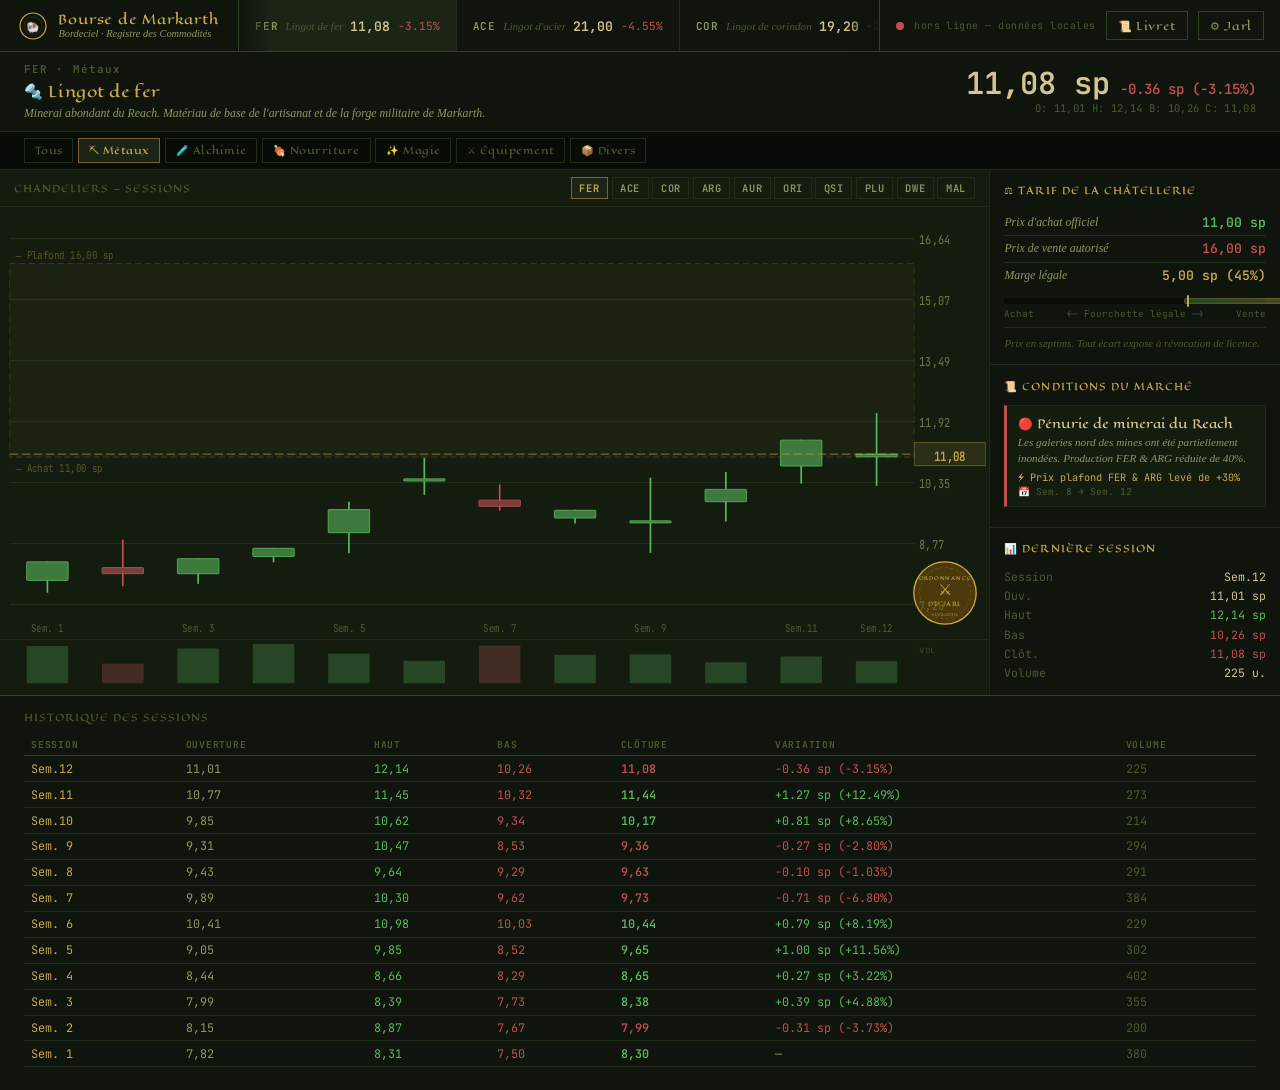
==== commit 29978a6f: "Update bourse.html" ====
--- a/bourse.html
+++ b/bourse.html
@@ -11,7 +11,7 @@
 :root{
   --bg:#080C06;--surface:#0F140C;--card:#141C10;--card2:#1B2415;
   --border:#1E2C18;--borderb:#2E4224;
-  --gold:#C9A84C;--goldd:#7A6230;--goldg:rgba(201,168,76,.12);
+  --gold:#C9A84C;--goldd:#7A6230;
   --up:#3E7A3E;--upb:#5CB85C;--down:#7A3E3E;--downb:#C05050;
   --text:#D4C490;--textd:#8A9A62;--textf:#4A5A32;
   --mono:'JetBrains Mono',monospace;--serif:'Eagle Lake',serif;
@@ -22,155 +22,137 @@
 body::before{content:'';position:fixed;inset:0;pointer-events:none;z-index:0;
   background-image:url("data:image/svg+xml,%3Csvg xmlns='http://www.w3.org/2000/svg' width='300' height='300'%3E%3Cfilter id='n'%3E%3CfeTurbulence type='fractalNoise' baseFrequency='0.65' numOctaves='3' stitchTiles='stitch'/%3E%3CfeColorMatrix type='saturate' values='0'/%3E%3C/filter%3E%3Crect width='300' height='300' filter='url(%23n)' opacity='0.06'/%3E%3C/svg%3E");opacity:.45;}
 
-/* ── LOADER ── */
-#bloader{position:fixed;inset:0;z-index:9000;background:var(--bg);
-  display:flex;flex-direction:column;align-items:center;justify-content:center;gap:1rem;}
-.bl-ram{font-size:2.5rem;animation:blpulse 1.2s ease-in-out infinite;}
-@keyframes blpulse{0%,100%{opacity:1}50%{opacity:.25}}
+#bloader{position:fixed;inset:0;z-index:9000;background:var(--bg);display:flex;flex-direction:column;align-items:center;justify-content:center;gap:1rem;}
+.bl-ram{font-size:2.5rem;animation:blp 1.2s ease-in-out infinite;}
+@keyframes blp{0%,100%{opacity:1}50%{opacity:.2}}
 #bl-msg{font-family:var(--serif);font-size:.8rem;color:var(--textd);letter-spacing:.08em;}
 
-/* ── HEADER ── */
-header{background:var(--surface);border-bottom:1px solid var(--borderb);
-  display:flex;align-items:stretch;position:sticky;top:0;z-index:200;height:52px;}
-.logo{padding:0 1.2rem;border-right:1px solid var(--borderb);
-  display:flex;align-items:center;gap:.7rem;flex-shrink:0;min-width:210px;}
+/* HEADER */
+header{background:var(--surface);border-bottom:1px solid var(--borderb);display:flex;align-items:stretch;position:sticky;top:0;z-index:200;height:52px;}
+.logo{padding:0 1.2rem;border-right:1px solid var(--borderb);display:flex;align-items:center;gap:.7rem;flex-shrink:0;min-width:210px;}
 .logo-title{font-family:var(--serif);font-size:.82rem;letter-spacing:.06em;color:var(--gold);line-height:1.2;}
-.logo-sub{font-family:var(--body);font-size:.65rem;font-style:italic;color:var(--textd);letter-spacing:.03em;}
-
-/* TICKER */
-.ticker-wrap{flex:1;overflow:hidden;display:flex;align-items:center;
-  border-right:1px solid var(--borderb);position:relative;}
-.ticker-wrap::before,.ticker-wrap::after{content:'';position:absolute;top:0;bottom:0;
-  width:32px;z-index:1;pointer-events:none;}
+.logo-sub{font-family:var(--body);font-size:.65rem;font-style:italic;color:var(--textd);}
+.ticker-wrap{flex:1;overflow:hidden;display:flex;align-items:center;border-right:1px solid var(--borderb);position:relative;}
+.ticker-wrap::before,.ticker-wrap::after{content:'';position:absolute;top:0;bottom:0;width:32px;z-index:1;pointer-events:none;}
 .ticker-wrap::before{left:0;background:linear-gradient(to right,var(--surface),transparent);}
 .ticker-wrap::after{right:0;background:linear-gradient(to left,var(--surface),transparent);}
-.ticker-inner{display:flex;animation:tickscroll 40s linear infinite;white-space:nowrap;will-change:transform;}
-@keyframes tickscroll{0%{transform:translateX(0)}100%{transform:translateX(-50%)}}
-.tick-item{display:flex;align-items:center;gap:.5rem;padding:0 1.2rem;
-  border-right:1px solid var(--border);cursor:pointer;transition:background .15s;height:52px;flex-shrink:0;}
-.tick-item:hover{background:var(--card);}
-.tick-item.active{background:var(--card2);}
-.tick-sym{font-family:var(--mono);font-size:.7rem;font-weight:600;color:var(--textd);letter-spacing:.07em;}
-.tick-name{font-family:var(--body);font-size:.72rem;font-style:italic;color:var(--textf);}
-.tick-price{font-family:var(--mono);font-size:.85rem;font-weight:600;color:var(--text);}
-.tick-var{font-family:var(--mono);font-size:.72rem;}
+.ticker-inner{display:flex;animation:tscroll 80s linear infinite;white-space:nowrap;will-change:transform;}
+@keyframes tscroll{0%{transform:translateX(0)}100%{transform:translateX(-50%)}}
+.tick-item{display:flex;align-items:center;gap:.45rem;padding:0 1rem;border-right:1px solid var(--border);cursor:pointer;transition:background .15s;height:52px;flex-shrink:0;}
+.tick-item:hover{background:var(--card)}.tick-item.active{background:var(--card2)}
+.tick-sym{font-family:var(--mono);font-size:.68rem;font-weight:600;color:var(--textd);letter-spacing:.07em;}
+.tick-name{font-family:var(--body);font-size:.7rem;font-style:italic;color:var(--textf);}
+.tick-price{font-family:var(--mono);font-size:.82rem;font-weight:600;color:var(--text);}
+.tick-var{font-family:var(--mono);font-size:.7rem;}
 .tick-var.up{color:var(--upb)}.tick-var.dn{color:var(--downb)}
-
 .hdr-right{padding:0 1rem;display:flex;align-items:center;gap:.6rem;flex-shrink:0;}
-.btn-sm{background:transparent;border:1px solid var(--borderb);color:var(--textd);
-  font-family:var(--serif);font-size:.68rem;letter-spacing:.06em;padding:.3rem .7rem;cursor:pointer;transition:all .2s;}
+.btn-sm{background:transparent;border:1px solid var(--borderb);color:var(--textd);font-family:var(--serif);font-size:.68rem;letter-spacing:.06em;padding:.3rem .7rem;cursor:pointer;transition:all .2s;text-decoration:none;display:inline-block;}
 .btn-sm:hover{border-color:var(--goldd);color:var(--gold);}
-
-/* SB STATUS */
 .sb-dot{width:8px;height:8px;border-radius:50%;flex-shrink:0;}
 .sb-dot.ok{background:var(--upb);box-shadow:0 0 6px rgba(92,184,92,.5);}
-.sb-dot.ko{background:var(--downb);box-shadow:0 0 6px rgba(192,80,80,.5);}
-.sb-dot.wait{background:var(--goldd);animation:blpulse .8s ease-in-out infinite;}
+.sb-dot.ko{background:var(--downb);}
+.sb-dot.wait{background:var(--goldd);animation:blp .8s ease-in-out infinite;}
 #sb-label{font-family:var(--mono);font-size:.62rem;color:var(--textf);letter-spacing:.05em;}
 
-/* ── COMMODITY BAR ── */
-.comm-bar{background:var(--surface);border-bottom:1px solid var(--border);
-  padding:.7rem 1.5rem;display:flex;align-items:center;gap:2rem;
-  position:relative;z-index:1;}
-.comm-id{font-family:var(--mono);font-size:.68rem;font-weight:600;color:var(--textf);letter-spacing:.1em;margin-bottom:.2rem;}
-.comm-name{font-family:var(--serif);font-size:1rem;color:var(--gold);letter-spacing:.03em;}
-.comm-desc{font-family:var(--body);font-size:.76rem;font-style:italic;color:var(--textd);margin-top:.15rem;}
+/* COMMODITY BAR */
+.comm-bar{background:var(--surface);border-bottom:1px solid var(--border);padding:.65rem 1.5rem;display:flex;align-items:center;gap:2rem;position:relative;z-index:1;}
+.comm-id{font-family:var(--mono);font-size:.68rem;font-weight:600;color:var(--textf);letter-spacing:.1em;margin-bottom:.15rem;}
+.comm-name{font-family:var(--serif);font-size:.95rem;color:var(--gold);letter-spacing:.03em;}
+.comm-desc{font-family:var(--body);font-size:.74rem;font-style:italic;color:var(--textd);margin-top:.12rem;}
 .comm-price-area{margin-left:auto;text-align:right;}
-.comm-price{font-family:var(--mono);font-size:2rem;font-weight:600;color:var(--text);line-height:1;}
-.comm-var{font-family:var(--mono);font-size:.9rem;font-weight:600;}
-.comm-ohlc{font-family:var(--mono);font-size:.68rem;color:var(--textf);margin-top:.2rem;letter-spacing:.03em;}
-
-/* ── MAIN GRID ── */
+.comm-price{font-family:var(--mono);font-size:1.9rem;font-weight:600;color:var(--text);line-height:1;}
+.comm-var{font-family:var(--mono);font-size:.88rem;font-weight:600;}
+.comm-ohlc{font-family:var(--mono);font-size:.66rem;color:var(--textf);margin-top:.18rem;letter-spacing:.03em;}
+
+/* CATEGORY BAR */
+.cat-bar{background:var(--bg);border-bottom:1px solid var(--border);padding:.35rem 1.5rem;display:flex;gap:.3rem;align-items:center;position:relative;z-index:1;flex-wrap:wrap;}
+.cat-btn{font-family:var(--serif);font-size:.64rem;letter-spacing:.05em;padding:.2rem .6rem;border:1px solid var(--border);cursor:pointer;color:var(--textf);background:transparent;transition:all .15s;}
+.cat-btn:hover{border-color:var(--goldd);color:var(--textd);}
+.cat-btn.active{background:var(--card2);border-color:var(--goldd);color:var(--gold);}
+
+/* MAIN GRID */
 .main-grid{display:grid;grid-template-columns:1fr 290px;position:relative;z-index:1;}
-
-/* CHART */
-.chart-section{background:var(--card);border-right:1px solid var(--border);display:flex;flex-direction:column;min-height:460px;}
-.chart-toolbar{padding:.5rem 1rem;border-bottom:1px solid var(--border);display:flex;align-items:center;gap:.5rem;flex-shrink:0;}
-.chart-label{font-family:var(--serif);font-size:.66rem;letter-spacing:.1em;text-transform:uppercase;color:var(--textf);}
-.comm-tabs{display:flex;gap:.25rem;margin-left:auto;}
-.ctab{font-family:var(--mono);font-size:.68rem;font-weight:600;letter-spacing:.06em;
-  padding:.2rem .55rem;cursor:pointer;background:transparent;border:1px solid var(--border);color:var(--textd);transition:all .15s;}
+.chart-section{background:var(--card);border-right:1px solid var(--border);display:flex;flex-direction:column;min-height:430px;}
+.chart-toolbar{padding:.45rem .9rem;border-bottom:1px solid var(--border);display:flex;align-items:center;gap:.4rem;flex-shrink:0;}
+.chart-label{font-family:var(--serif);font-size:.62rem;letter-spacing:.1em;text-transform:uppercase;color:var(--textf);}
+.comm-tabs{display:flex;gap:.22rem;margin-left:auto;flex-wrap:wrap;max-width:520px;justify-content:flex-end;}
+.ctab{font-family:var(--mono);font-size:.65rem;font-weight:600;letter-spacing:.06em;padding:.18rem .48rem;cursor:pointer;background:transparent;border:1px solid var(--border);color:var(--textd);transition:all .15s;}
 .ctab:hover{border-color:var(--goldd);}
 .ctab.active{background:var(--card2);border-color:var(--goldd);color:var(--gold);}
-.chart-area{flex:1;position:relative;min-height:300px;cursor:crosshair;overflow:hidden;}
+.chart-area{flex:1;position:relative;min-height:280px;cursor:crosshair;overflow:hidden;}
 #main-chart{width:100%;height:100%;display:block;}
 .ch-v,.ch-h{position:absolute;pointer-events:none;opacity:0;transition:opacity .08s;}
 .ch-v{width:1px;background:rgba(201,168,76,.25);top:0;bottom:0;}
 .ch-h{height:1px;background:rgba(201,168,76,.25);left:0;right:0;}
-.tt{position:absolute;background:var(--card2);border:1px solid var(--borderb);padding:.5rem .75rem;
-  pointer-events:none;z-index:50;display:none;font-family:var(--mono);font-size:.72rem;line-height:1.7;
-  box-shadow:0 4px 16px rgba(0,0,0,.4);}
-.tt-date{font-size:.66rem;color:var(--textd);margin-bottom:.15rem;font-family:var(--serif);letter-spacing:.04em;}
-.vol-area{height:62px;border-top:1px solid var(--border);flex-shrink:0;}
+.tt{position:absolute;background:var(--card2);border:1px solid var(--borderb);padding:.45rem .7rem;pointer-events:none;z-index:50;display:none;font-family:var(--mono);font-size:.7rem;line-height:1.7;box-shadow:0 4px 16px rgba(0,0,0,.4);}
+.tt-date{font-size:.64rem;color:var(--textd);margin-bottom:.1rem;font-family:var(--serif);letter-spacing:.04em;}
+.vol-area{height:56px;border-top:1px solid var(--border);flex-shrink:0;}
 #vol-chart{width:100%;height:100%;display:block;}
-.seal{position:absolute;bottom:1rem;right:.75rem;width:72px;height:72px;display:none;z-index:10;
-  animation:seal-pulse 3s ease-in-out infinite;pointer-events:none;}
+.seal{position:absolute;bottom:.75rem;right:.6rem;width:68px;height:68px;display:none;z-index:10;animation:sealpulse 3s ease-in-out infinite;pointer-events:none;}
 .seal.on{display:block;}
-@keyframes seal-pulse{0%,100%{filter:drop-shadow(0 0 3px rgba(201,168,76,.3))}50%{filter:drop-shadow(0 0 10px rgba(201,168,76,.6))}}
+@keyframes sealpulse{0%,100%{filter:drop-shadow(0 0 3px rgba(201,168,76,.3))}50%{filter:drop-shadow(0 0 10px rgba(201,168,76,.65))}}
 
 /* RIGHT PANEL */
 .right-panel{background:var(--surface);display:flex;flex-direction:column;}
-.rpanel{padding:.9rem 1rem;border-bottom:1px solid var(--border);}
+.rpanel{padding:.8rem .9rem;border-bottom:1px solid var(--border);}
 .rpanel:last-child{border-bottom:none;flex:1;}
-.rp-title{font-family:var(--serif);font-size:.66rem;letter-spacing:.1em;text-transform:uppercase;color:var(--gold);margin-bottom:.65rem;}
-.t-row{display:flex;justify-content:space-between;align-items:center;padding:.3rem 0;border-bottom:1px solid var(--border);}
+.rp-title{font-family:var(--serif);font-size:.64rem;letter-spacing:.1em;text-transform:uppercase;color:var(--gold);margin-bottom:.6rem;}
+.t-row{display:flex;justify-content:space-between;align-items:center;padding:.28rem 0;border-bottom:1px solid var(--border);}
 .t-row:last-of-type{border-bottom:none;}
-.t-label{font-family:var(--body);font-size:.76rem;font-style:italic;color:var(--textd);}
-.t-val{font-family:var(--mono);font-size:.85rem;font-weight:600;}
+.t-label{font-family:var(--body);font-size:.74rem;font-style:italic;color:var(--textd);}
+.t-val{font-family:var(--mono);font-size:.82rem;font-weight:600;}
 .t-val.achat{color:var(--upb)}.t-val.vente{color:var(--downb)}.t-val.marge{color:var(--gold)}
-.t-band-wrap{margin:.65rem 0 .3rem;}
-.t-band-bg{height:6px;background:var(--bg);border-radius:2px;position:relative;overflow:visible;}
-.t-band-fill{position:absolute;top:0;height:100%;
-  background:linear-gradient(to right,rgba(92,184,92,.35),rgba(201,168,76,.35),rgba(192,80,80,.35));
-  border-radius:2px;border:1px solid rgba(201,168,76,.2);}
+.t-band-wrap{margin:.6rem 0 .28rem;}
+.t-band-bg{height:6px;background:var(--bg);border-radius:2px;position:relative;}
+.t-band-fill{position:absolute;top:0;height:100%;background:linear-gradient(to right,rgba(92,184,92,.35),rgba(201,168,76,.35),rgba(192,80,80,.35));border-radius:2px;border:1px solid rgba(201,168,76,.2);}
 .t-cursor{position:absolute;top:-3px;width:2px;height:12px;background:var(--gold);border-radius:1px;transform:translateX(-50%);}
-.t-band-labels{display:flex;justify-content:space-between;margin-top:.2rem;font-family:var(--mono);font-size:.6rem;color:var(--textf);}
-.t-note{font-family:var(--body);font-size:.7rem;font-style:italic;color:var(--textf);border-top:1px solid var(--border);padding-top:.5rem;margin-top:.5rem;line-height:1.5;}
-.cond-badge{background:var(--card);border:1px solid var(--border);border-left:3px solid var(--gold);padding:.55rem .7rem;margin-bottom:.4rem;}
+.t-band-labels{display:flex;justify-content:space-between;margin-top:.2rem;font-family:var(--mono);font-size:.58rem;color:var(--textf);}
+.t-note{font-family:var(--body);font-size:.68rem;font-style:italic;color:var(--textf);border-top:1px solid var(--border);padding-top:.45rem;margin-top:.45rem;line-height:1.5;}
+.cond-badge{background:var(--card);border:1px solid var(--border);border-left:3px solid var(--gold);padding:.5rem .65rem;margin-bottom:.4rem;}
 .cond-badge.penurie{border-left-color:var(--downb)}.cond-badge.faveur{border-left-color:var(--upb)}
 .cond-badge.siege{border-left-color:#8B5500}.cond-badge.route{border-left-color:#7A6A20}.cond-badge.recolte{border-left-color:var(--upb)}
-.cond-titre{font-family:var(--serif);font-size:.76rem;letter-spacing:.03em;margin-bottom:.2rem;}
-.cond-desc{font-family:var(--body);font-size:.72rem;font-style:italic;color:var(--textd);line-height:1.45;}
-.cond-effet{font-family:var(--mono);font-size:.66rem;color:var(--gold);margin-top:.3rem;}
-.cond-period{font-family:var(--mono);font-size:.62rem;color:var(--textf);margin-top:.1rem;}
-.cond-del{background:none;border:none;color:var(--textf);font-size:.65rem;cursor:pointer;float:right;font-family:var(--mono);transition:color .2s;}
+.cond-titre{font-family:var(--serif);font-size:.74rem;margin-bottom:.18rem;}
+.cond-desc{font-family:var(--body);font-size:.7rem;font-style:italic;color:var(--textd);line-height:1.4;}
+.cond-effet{font-family:var(--mono);font-size:.64rem;color:var(--gold);margin-top:.28rem;}
+.cond-period{font-family:var(--mono);font-size:.6rem;color:var(--textf);margin-top:.08rem;}
+.cond-del{background:none;border:none;color:var(--textf);font-size:.62rem;cursor:pointer;float:right;font-family:var(--mono);transition:color .2s;}
 .cond-del:hover{color:var(--downb);}
-.no-cond{font-family:var(--body);font-size:.76rem;font-style:italic;color:var(--textf);line-height:1.5;}
-.ls-grid{font-family:var(--mono);font-size:.74rem;}
-.ls-row{display:flex;justify-content:space-between;gap:.5rem;padding:.15rem 0;}
+.no-cond{font-family:var(--body);font-size:.74rem;font-style:italic;color:var(--textf);line-height:1.5;}
+.ls-grid{font-family:var(--mono);font-size:.72rem;}
+.ls-row{display:flex;justify-content:space-between;gap:.5rem;padding:.13rem 0;}
 .ls-key{color:var(--textf)}.ls-val{color:var(--text)}
 
 /* HISTORY */
-.history{grid-column:1/-1;background:var(--surface);border-top:1px solid var(--borderb);padding:.9rem 1.5rem 1.5rem;position:relative;z-index:1;}
-.hist-title{font-family:var(--serif);font-size:.66rem;letter-spacing:.1em;text-transform:uppercase;color:var(--textf);margin-bottom:.65rem;}
-.hist-table{width:100%;border-collapse:collapse;font-family:var(--mono);font-size:.76rem;}
-.hist-table th{text-align:left;color:var(--textf);font-size:.62rem;letter-spacing:.08em;text-transform:uppercase;padding:.28rem .5rem;border-bottom:1px solid var(--borderb);}
-.hist-table td{padding:.3rem .5rem;border-bottom:1px solid var(--border);color:var(--textd);}
+.history{grid-column:1/-1;background:var(--surface);border-top:1px solid var(--borderb);padding:.8rem 1.5rem 1.4rem;position:relative;z-index:1;}
+.hist-title{font-family:var(--serif);font-size:.62rem;letter-spacing:.1em;text-transform:uppercase;color:var(--textf);margin-bottom:.6rem;}
+.hist-table{width:100%;border-collapse:collapse;font-family:var(--mono);font-size:.74rem;}
+.hist-table th{text-align:left;color:var(--textf);font-size:.6rem;letter-spacing:.08em;text-transform:uppercase;padding:.25rem .45rem;border-bottom:1px solid var(--borderb);}
+.hist-table td{padding:.28rem .45rem;border-bottom:1px solid var(--border);color:var(--textd);}
 .hist-table tr:hover td{background:var(--card);}
 .hist-table td.up{color:var(--upb)}.hist-table td.dn{color:var(--downb)}.hist-table td.gold{color:var(--gold)}
 
 /* ADMIN */
 .adm-overlay{position:fixed;inset:0;background:rgba(0,0,0,.75);z-index:500;display:none;align-items:center;justify-content:center;}
 .adm-overlay.on{display:flex;}
-.adm-modal{background:var(--card);border:1px solid var(--borderb);border-top:2px solid var(--gold);width:520px;max-height:85vh;overflow-y:auto;padding:1.4rem;}
-.adm-title{font-family:var(--serif);font-size:.95rem;color:var(--gold);letter-spacing:.04em;}
-.adm-tabs{display:flex;gap:.35rem;margin:1rem 0 .75rem;border-bottom:1px solid var(--border);padding-bottom:.5rem;}
-.adm-tab{font-family:var(--serif);font-size:.68rem;letter-spacing:.06em;padding:.28rem .7rem;border:1px solid var(--border);cursor:pointer;color:var(--textd);background:transparent;transition:all .15s;}
+.adm-modal{background:var(--card);border:1px solid var(--borderb);border-top:2px solid var(--gold);width:520px;max-height:85vh;overflow-y:auto;padding:1.3rem;}
+.adm-title{font-family:var(--serif);font-size:.92rem;color:var(--gold);letter-spacing:.04em;}
+.adm-tabs{display:flex;gap:.3rem;margin:1rem 0 .7rem;border-bottom:1px solid var(--border);padding-bottom:.45rem;flex-wrap:wrap;}
+.adm-tab{font-family:var(--serif);font-size:.66rem;letter-spacing:.06em;padding:.26rem .68rem;border:1px solid var(--border);cursor:pointer;color:var(--textd);background:transparent;transition:all .15s;}
 .adm-tab.active{border-color:var(--goldd);color:var(--gold);background:var(--card2);}
-.frow{display:grid;grid-template-columns:1fr 1fr;gap:.45rem;margin-bottom:.45rem;}
+.frow{display:grid;grid-template-columns:1fr 1fr;gap:.42rem;margin-bottom:.42rem;}
 .frow1{grid-template-columns:1fr;}
-.ff label{font-family:var(--body);font-size:.68rem;font-style:italic;color:var(--textd);display:block;margin-bottom:.18rem;}
-.ff input,.ff select,.ff textarea{width:100%;background:var(--bg);border:1px solid var(--borderb);color:var(--text);font-family:var(--mono);font-size:.8rem;padding:.3rem .45rem;outline:none;transition:border-color .15s;resize:vertical;}
+.ff label{font-family:var(--body);font-size:.66rem;font-style:italic;color:var(--textd);display:block;margin-bottom:.16rem;}
+.ff input,.ff select{width:100%;background:var(--bg);border:1px solid var(--borderb);color:var(--text);font-family:var(--mono);font-size:.78rem;padding:.28rem .42rem;outline:none;transition:border-color .15s;}
 .ff input:focus,.ff select:focus{border-color:var(--goldd);}
-.btn-main{background:var(--card2);border:1px solid var(--goldd);color:var(--gold);font-family:var(--serif);font-size:.7rem;letter-spacing:.08em;padding:.45rem 1.4rem;cursor:pointer;margin-top:.6rem;transition:all .2s;}
+.btn-main{background:var(--card2);border:1px solid var(--goldd);color:var(--gold);font-family:var(--serif);font-size:.68rem;letter-spacing:.08em;padding:.42rem 1.3rem;cursor:pointer;margin-top:.55rem;transition:all .2s;}
 .btn-main:hover{background:rgba(201,168,76,.12);}
-.btn-danger{background:transparent;border:1px solid var(--downb);color:var(--downb);font-family:var(--serif);font-size:.7rem;letter-spacing:.06em;padding:.4rem 1rem;cursor:pointer;margin-top:.5rem;transition:all .2s;}
+.btn-danger{background:transparent;border:1px solid var(--downb);color:var(--downb);font-family:var(--serif);font-size:.68rem;letter-spacing:.06em;padding:.38rem 1rem;cursor:pointer;margin-top:.5rem;transition:all .2s;}
 .btn-danger:hover{background:rgba(192,80,80,.1);}
-.adm-err{color:var(--downb);font-size:.7rem;font-style:italic;display:none;margin-top:.25rem;}
-.adm-ok{color:var(--upb);font-size:.7rem;font-style:italic;display:none;margin-top:.25rem;}
-.sql-block{background:var(--bg);border:1px solid var(--border);padding:.6rem;font-family:var(--mono);font-size:.66rem;color:var(--textd);white-space:pre;overflow-x:auto;line-height:1.6;margin:.5rem 0;max-height:180px;overflow-y:auto;}
-.cond-manage-item{display:flex;justify-content:space-between;align-items:center;padding:.3rem 0;border-bottom:1px solid var(--border);font-family:var(--mono);font-size:.72rem;}
-.cond-manage-item:last-child{border-bottom:none;}
+.adm-err{color:var(--downb);font-size:.68rem;font-style:italic;display:none;margin-top:.22rem;}
+.adm-ok{color:var(--upb);font-size:.68rem;font-style:italic;display:none;margin-top:.22rem;}
+.sql-block{background:var(--bg);border:1px solid var(--border);padding:.55rem;font-family:var(--mono);font-size:.64rem;color:var(--textd);white-space:pre;overflow-x:auto;line-height:1.6;margin:.45rem 0;max-height:170px;overflow-y:auto;}
+.cmi{display:flex;justify-content:space-between;align-items:center;padding:.28rem 0;border-bottom:1px solid var(--border);font-family:var(--mono);font-size:.7rem;}
+.cmi:last-child{border-bottom:none;}
 
 ::-webkit-scrollbar{width:4px;height:4px;}
 ::-webkit-scrollbar-track{background:var(--bg);}
@@ -179,13 +161,8 @@
 </head>
 <body>
 
-<!-- LOADER -->
-<div id="bloader">
-  <div class="bl-ram">🐏</div>
-  <div id="bl-msg">Connexion à Supabase...</div>
-</div>
-
-<!-- HEADER -->
+<div id="bloader"><div class="bl-ram">🐏</div><div id="bl-msg">Connexion à Supabase...</div></div>
+
 <header>
   <div class="logo">
     <svg width="28" height="28" viewBox="0 0 28 28" fill="none">
@@ -193,21 +170,16 @@
       <circle cx="14" cy="14" r="9" fill="none" stroke="rgba(201,168,76,.3)" stroke-width=".5"/>
       <text x="14" y="18.5" text-anchor="middle" fill="#C9A84C" font-size="11">🐏</text>
     </svg>
-    <div>
-      <div class="logo-title">Bourse de Markarth</div>
-      <div class="logo-sub">Bordeciel · Registre des Commodités</div>
-    </div>
+    <div><div class="logo-title">Bourse de Markarth</div><div class="logo-sub">Bordeciel · Registre des Commodités</div></div>
   </div>
   <div class="ticker-wrap"><div class="ticker-inner" id="ticker"></div></div>
   <div class="hdr-right">
-    <div class="sb-dot wait" id="sb-dot"></div>
-    <span id="sb-label">connexion...</span>
-    <a href="index.html" class="btn-sm" style="text-decoration:none;">📜 Livret</a>
+    <div class="sb-dot wait" id="sb-dot"></div><span id="sb-label">connexion...</span>
+    <a href="index.html" class="btn-sm">📜 Livret</a>
     <button class="btn-sm" onclick="openAdmin()">⚙ Jarl</button>
   </div>
 </header>
 
-<!-- COMMODITY BAR -->
 <div class="comm-bar">
   <div>
     <div class="comm-id" id="bar-sym">—</div>
@@ -223,7 +195,8 @@
   </div>
 </div>
 
-<!-- MAIN GRID -->
+<div class="cat-bar" id="cat-bar"></div>
+
 <div class="main-grid">
   <section class="chart-section">
     <div class="chart-toolbar">
@@ -232,8 +205,7 @@
     </div>
     <div class="chart-area" id="chart-area" onmousemove="onMove(event)" onmouseleave="onLeave()">
       <svg id="main-chart" viewBox="0 0 820 300" preserveAspectRatio="none"></svg>
-      <div class="ch-v" id="ch-v"></div>
-      <div class="ch-h" id="ch-h"></div>
+      <div class="ch-v" id="ch-v"></div><div class="ch-h" id="ch-h"></div>
       <div class="tt" id="tooltip"></div>
       <div class="seal" id="seal">
         <svg viewBox="0 0 72 72" fill="none">
@@ -246,7 +218,7 @@
         </svg>
       </div>
     </div>
-    <div class="vol-area"><svg id="vol-chart" viewBox="0 0 820 62" preserveAspectRatio="none"></svg></div>
+    <div class="vol-area"><svg id="vol-chart" viewBox="0 0 820 56" preserveAspectRatio="none"></svg></div>
   </section>
 
   <aside class="right-panel">
@@ -264,14 +236,8 @@
       </div>
       <div class="t-note">Prix en septims. Tout écart expose à révocation de licence.</div>
     </div>
-    <div class="rpanel">
-      <div class="rp-title">📜 Conditions du Marché</div>
-      <div id="cond-list"></div>
-    </div>
-    <div class="rpanel" style="border-bottom:none;">
-      <div class="rp-title">📊 Dernière Session</div>
-      <div class="ls-grid" id="last-sess"></div>
-    </div>
+    <div class="rpanel"><div class="rp-title">📜 Conditions du Marché</div><div id="cond-list"></div></div>
+    <div class="rpanel" style="border-bottom:none;"><div class="rp-title">📊 Dernière Session</div><div class="ls-grid" id="last-sess"></div></div>
   </aside>
 
   <div class="history">
@@ -283,15 +249,13 @@
   </div>
 </div>
 
-<!-- ADMIN OVERLAY -->
+<!-- ADMIN -->
 <div class="adm-overlay" id="adm-overlay">
   <div class="adm-modal">
     <div style="display:flex;justify-content:space-between;align-items:center;margin-bottom:.8rem;">
       <div class="adm-title">🔐 Administration — Bourse de Markarth</div>
       <button onclick="closeAdmin()" style="background:none;border:none;color:var(--textd);cursor:pointer;font-size:1.1rem;">✕</button>
     </div>
-
-    <!-- Login -->
     <div id="adm-login">
       <div class="frow frow1 ff" style="margin-bottom:.5rem;">
         <label>Mot de passe du Jarl</label>
@@ -300,22 +264,17 @@
       </div>
       <button class="btn-main" onclick="checkPass()">Accéder</button>
     </div>
-
-    <!-- Content -->
     <div id="adm-content" style="display:none;">
-      <div style="display:flex;align-items:center;gap:.5rem;margin-bottom:.75rem;font-family:var(--mono);font-size:.7rem;color:var(--textd);">
-        <div class="sb-dot" id="adm-sb-dot" style="width:7px;height:7px;"></div>
-        <span id="adm-sb-txt">—</span>
+      <div style="display:flex;align-items:center;gap:.5rem;margin-bottom:.7rem;font-family:var(--mono);font-size:.68rem;color:var(--textd);">
+        <div class="sb-dot" id="adm-sb-dot"></div><span id="adm-sb-txt">—</span>
       </div>
-
       <div class="adm-tabs">
         <button class="adm-tab active" onclick="admTab('sess',this)">Session</button>
         <button class="adm-tab" onclick="admTab('tarif',this)">Tarif</button>
         <button class="adm-tab" onclick="admTab('cond',this)">Ordonnance</button>
+        <button class="adm-tab" onclick="admTab('newc',this)">+ Commodité</button>
         <button class="adm-tab" onclick="admTab('setup',this)">SQL Setup</button>
       </div>
-
-      <!-- Session -->
       <div id="tab-sess">
         <div class="frow frow1 ff"><label>Commodité</label><select id="a-comm"></select></div>
         <div class="frow">
@@ -331,277 +290,322 @@
           <div class="ff"><label>Clôture (C)</label><input id="a-c" type="number" step="0.01"></div>
         </div>
         <p class="adm-ok" id="ok-sess">✓ Session enregistrée dans Supabase.</p>
-        <p class="adm-err" id="err-sess">Erreur lors de l'enregistrement.</p>
+        <p class="adm-err" id="err-sess"></p>
         <button class="btn-main" onclick="addSession()">Enregistrer la session</button>
       </div>
-
-      <!-- Tarif -->
       <div id="tab-tarif" style="display:none;">
-        <div class="frow frow1 ff" style="margin-bottom:.5rem;"><label>Commodité</label>
-          <select id="a-tc" onchange="loadTarifFields()"></select></div>
+        <div class="frow frow1 ff" style="margin-bottom:.5rem;"><label>Commodité</label><select id="a-tc" onchange="loadTarifFields()"></select></div>
         <div class="frow">
           <div class="ff"><label>Prix d'achat (sp)</label><input id="a-ta" type="number" step="0.01"></div>
           <div class="ff"><label>Prix de vente max. (sp)</label><input id="a-tv" type="number" step="0.01"></div>
         </div>
         <div class="frow frow1 ff"><label>Statut</label>
-          <select id="a-ts"><option value="normal">Normal</option><option value="penurie">Pénurie</option>
-            <option value="gele">Prix gelé</option><option value="libre">Prix libre</option></select></div>
+          <select id="a-ts"><option value="normal">Normal</option><option value="penurie">Pénurie</option><option value="gele">Prix gelé</option><option value="libre">Prix libre</option></select></div>
         <p class="adm-ok" id="ok-tarif">✓ Tarif appliqué dans Supabase.</p>
-        <p class="adm-err" id="err-tarif">Erreur lors de l'application.</p>
+        <p class="adm-err" id="err-tarif"></p>
         <button class="btn-main" onclick="saveTarif()">Appliquer le tarif</button>
       </div>
-
-      <!-- Ordonnance -->
       <div id="tab-cond" style="display:none;">
-        <div style="margin-bottom:.75rem;">
-          <div style="font-family:var(--serif);font-size:.7rem;color:var(--textf);letter-spacing:.06em;margin-bottom:.4rem;">CONDITIONS ACTIVES</div>
+        <div style="margin-bottom:.7rem;">
+          <div style="font-family:var(--serif);font-size:.66rem;color:var(--textf);letter-spacing:.06em;margin-bottom:.35rem;">CONDITIONS ACTIVES</div>
           <div id="cond-manage"></div>
         </div>
-        <div style="border-top:1px solid var(--border);padding-top:.75rem;margin-bottom:.5rem;font-family:var(--serif);font-size:.7rem;color:var(--textf);letter-spacing:.06em;">NOUVELLE ORDONNANCE</div>
+        <div style="border-top:1px solid var(--border);padding-top:.7rem;margin-bottom:.45rem;font-family:var(--serif);font-size:.66rem;color:var(--textf);letter-spacing:.06em;">NOUVELLE ORDONNANCE</div>
         <div class="frow frow1 ff"><label>Type</label>
-          <select id="a-ct"><option value="penurie">Pénurie</option><option value="faveur">Faveur du Jarl</option>
-            <option value="siege">Siège / Conflit</option><option value="route">Route commerciale coupée</option>
-            <option value="recolte">Récolte abondante</option></select></div>
-        <div class="frow frow1 ff"><label>Titre de l'ordonnance</label>
-          <input id="a-ctit" placeholder="Ex: Pénurie de minerai du Reach"></div>
-        <div class="frow frow1 ff"><label>Description</label>
-          <input id="a-cdesc" placeholder="Détails de la situation..."></div>
+          <select id="a-ct"><option value="penurie">Pénurie</option><option value="faveur">Faveur du Jarl</option><option value="siege">Siège / Conflit</option><option value="route">Route commerciale coupée</option><option value="recolte">Récolte abondante</option></select></div>
+        <div class="frow frow1 ff"><label>Titre</label><input id="a-ctit" placeholder="Pénurie de minerai du Reach"></div>
+        <div class="frow frow1 ff"><label>Description</label><input id="a-cdesc" placeholder="Détails..."></div>
         <div class="frow">
-          <div class="ff"><label>Effet sur les prix</label><input id="a-ceff" placeholder="Plafond FER +30%"></div>
-          <div class="ff"><label>Durée prévue</label><input id="a-cdur" placeholder="Sem. 8 → 12"></div>
-        </div>
-        <p class="adm-ok" id="ok-cond">✓ Ordonnance promulguée dans Supabase.</p>
-        <p class="adm-err" id="err-cond">Erreur lors de la promulgation.</p>
+          <div class="ff"><label>Effet</label><input id="a-ceff" placeholder="Plafond FER +30%"></div>
+          <div class="ff"><label>Durée</label><input id="a-cdur" placeholder="Sem. 8 → 12"></div>
+        </div>
+        <p class="adm-ok" id="ok-cond">✓ Ordonnance promulguée.</p>
+        <p class="adm-err" id="err-cond"></p>
         <button class="btn-main" onclick="addCond()">Promulguer l'ordonnance</button>
       </div>
-
-      <!-- SQL Setup -->
+      <!-- Nouvelle Commodité -->
+      <div id="tab-newc" style="display:none;">
+        <div style="font-family:var(--body);font-size:.76rem;font-style:italic;color:var(--textd);margin-bottom:.65rem;line-height:1.5;">
+          Crée une nouvelle commodité et l'ajoute immédiatement au ticker et aux onglets.
+          Elle sera sauvegardée dans Supabase si la connexion est active.
+        </div>
+        <div class="frow">
+          <div class="ff"><label>Symbole (3 lettres max.)</label>
+            <input id="nc-sym" placeholder="EBO" maxlength="4" style="text-transform:uppercase;"
+              oninput="this.value=this.value.toUpperCase()"></div>
+          <div class="ff"><label>Catégorie</label>
+            <select id="nc-cat">
+              <option value="METAL">⛏ Métaux</option>
+              <option value="ALCH">🧪 Alchimie</option>
+              <option value="FOOD">🍖 Nourriture</option>
+              <option value="MAGI">✨ Magie</option>
+              <option value="EQUI">⚔ Équipement</option>
+              <option value="DIVE">📦 Divers</option>
+            </select></div>
+        </div>
+        <div class="frow frow1 ff"><label>Nom complet</label>
+          <input id="nc-name" placeholder="Lingot d'ébonite"></div>
+        <div class="frow">
+          <div class="ff"><label>Emoji</label><input id="nc-emoji" placeholder="⚫" maxlength="4"></div>
+          <div class="ff"><label>Statut initial</label>
+            <select id="nc-statut">
+              <option value="normal">Normal</option>
+              <option value="penurie">Pénurie</option>
+              <option value="gele">Prix gelé</option>
+              <option value="libre">Prix libre</option>
+            </select></div>
+        </div>
+        <div class="frow frow1 ff"><label>Description (affichée dans la barre de commodité)</label>
+          <input id="nc-desc" placeholder="Minerai volcanique noir et dense. L'un des matériaux les plus rares..."></div>
+        <div class="frow">
+          <div class="ff"><label>Prix d'achat officiel (sp)</label>
+            <input id="nc-achat" type="number" step="0.01" placeholder="130"></div>
+          <div class="ff"><label>Prix de vente max. (sp)</label>
+            <input id="nc-vente" type="number" step="0.01" placeholder="200"></div>
+        </div>
+        <div class="frow">
+          <div class="ff"><label>Prix de 1ère session (ouverture)</label>
+            <input id="nc-base" type="number" step="0.01" placeholder="150"></div>
+          <div class="ff"><label>Volume échangé (1ère session)</label>
+            <input id="nc-vol" type="number" placeholder="50"></div>
+        </div>
+        <p class="adm-ok" id="ok-newc">✓ Commodité créée et ajoutée à la bourse.</p>
+        <p class="adm-err" id="err-newc"></p>
+        <button class="btn-main" onclick="createComm()">Créer la commodité</button>
+      </div>
+
       <div id="tab-setup" style="display:none;">
-        <div style="font-family:var(--body);font-size:.78rem;font-style:italic;color:var(--textd);margin-bottom:.6rem;line-height:1.5;">
-          Exécutez ce SQL dans l'éditeur Supabase pour créer les tables de la bourse,
-          puis cliquez sur "Initialiser" pour peupler les données de départ.
-        </div>
+        <div style="font-family:var(--body);font-size:.76rem;font-style:italic;color:var(--textd);margin-bottom:.55rem;line-height:1.5;">Exécutez ce SQL dans l'éditeur Supabase, puis initialisez les données.</div>
         <div class="sql-block" id="sql-block"></div>
-        <div style="display:flex;gap:.5rem;flex-wrap:wrap;margin-top:.5rem;">
+        <div style="display:flex;gap:.45rem;flex-wrap:wrap;margin-top:.45rem;">
           <button class="btn-main" onclick="copySql()">Copier le SQL</button>
-          <button class="btn-main" onclick="seedData()" id="btn-seed">Initialiser les données</button>
-          <button class="btn-danger" onclick="resetData()" id="btn-reset">Vider les tables</button>
-        </div>
-        <p class="adm-ok" id="ok-seed">✓ Données initialisées avec succès.</p>
-        <p class="adm-err" id="err-seed">Erreur — vérifiez que les tables existent.</p>
+          <button class="btn-main" onclick="seedData()">Initialiser les données</button>
+          <button class="btn-danger" onclick="resetData()">Vider les tables</button>
+        </div>
+        <p class="adm-ok" id="ok-seed">✓ Données initialisées.</p>
+        <p class="adm-err" id="err-seed"></p>
       </div>
     </div>
   </div>
 </div>
 
 <script>
-// ══════════════════════════════════════════════════
-//  SUPABASE
-// ══════════════════════════════════════════════════
-const SB_URL = 'https://cbfcmtgvxlvfkjhppufq.supabase.co';
-const SB_KEY = 'sb_publishable_LH8TZ7ANKc6SP8eJ4tj7eg_FwJrz9J5';
-const SB_H   = {'Content-Type':'application/json','apikey':SB_KEY,'Authorization':'Bearer '+SB_KEY,'Prefer':'return=representation'};
-const SB_UP  = {'Content-Type':'application/json','apikey':SB_KEY,'Authorization':'Bearer '+SB_KEY,'Prefer':'resolution=merge-duplicates,return=representation'};
-
+// ══ SUPABASE ══
+const SB_URL='https://cbfcmtgvxlvfkjhppufq.supabase.co';
+const SB_KEY='sb_publishable_LH8TZ7ANKc6SP8eJ4tj7eg_FwJrz9J5';
+const SB_H={'Content-Type':'application/json','apikey':SB_KEY,'Authorization':'Bearer '+SB_KEY,'Prefer':'return=representation'};
+const SB_UP={'Content-Type':'application/json','apikey':SB_KEY,'Authorization':'Bearer '+SB_KEY,'Prefer':'resolution=merge-duplicates,return=representation'};
 async function sbGet(t,q=''){const r=await fetch(`${SB_URL}/rest/v1/${t}${q}`,{headers:SB_H});if(!r.ok)throw new Error(await r.text());return r.json();}
 async function sbPost(t,b,up=false){const r=await fetch(`${SB_URL}/rest/v1/${t}`,{method:'POST',headers:up?SB_UP:SB_H,body:JSON.stringify(b)});if(!r.ok)throw new Error(await r.text());return r.json();}
 async function sbPatch(t,q,b){const r=await fetch(`${SB_URL}/rest/v1/${t}${q}`,{method:'PATCH',headers:SB_H,body:JSON.stringify(b)});if(!r.ok)throw new Error(await r.text());return r.json();}
 async function sbDelete(t,q){const r=await fetch(`${SB_URL}/rest/v1/${t}${q}`,{method:'DELETE',headers:SB_H});if(!r.ok)throw new Error(await r.text());}
 
-// ══════════════════════════════════════════════════
-//  DONNÉES PAR DÉFAUT (fallback + seed)
-// ══════════════════════════════════════════════════
-const LOCAL = {
-  AUR:{name:"Lingot d'or",emoji:'🟡',desc:"Métal précieux universel, valeur refuge des Jarls.",tarif:{achat:65,vente:85},statut:'normal',sessions:[
-    {d:'Sem. 1',o:52,h:58,l:48,c:55,v:120},{d:'Sem. 2',o:55,h:62,l:52,c:60,v:85},
-    {d:'Sem. 3',o:60,h:63,l:54,c:56,v:95},{d:'Sem. 4',o:56,h:58,l:50,c:52,v:110},
-    {d:'Sem. 5',o:52,h:55,l:44,c:46,v:200},{d:'Sem. 6',o:46,h:50,l:42,c:48,v:145},
-    {d:'Sem. 7',o:48,h:56,l:47,c:54,v:130},{d:'Sem. 8',o:54,h:66,l:53,c:63,v:180},
-    {d:'Sem. 9',o:63,h:68,l:60,c:65,v:140},{d:'Sem.10',o:65,h:67,l:58,c:61,v:90},
-    {d:'Sem.11',o:61,h:64,l:58,c:62,v:100},{d:'Sem.12',o:62,h:70,l:61,c:68,v:165},
-    {d:'Sem.13',o:68,h:72,l:65,c:70,v:120},{d:'Sem.14',o:70,h:74,l:67,c:72,v:115},
-    {d:'Sem.15',o:72,h:76,l:70,c:74,v:130}]},
-  FER:{name:"Lingot de fer",emoji:'🔩',desc:"Matériau de base. Production locale, sensible aux conditions minières.",tarif:{achat:11,vente:16},statut:'penurie',sessions:[
-    {d:'Sem. 1',o:8.0,h:9.0,l:7.5,c:8.5,v:350},{d:'Sem. 2',o:8.5,h:9.2,l:8.1,c:9.0,v:290},
-    {d:'Sem. 3',o:9.0,h:9.5,l:8.6,c:8.8,v:320},{d:'Sem. 4',o:8.8,h:9.1,l:8.2,c:8.5,v:280},
-    {d:'Sem. 5',o:8.5,h:8.9,l:7.8,c:7.9,v:410},{d:'Sem. 6',o:7.9,h:8.5,l:7.4,c:8.2,v:310},
-    {d:'Sem. 7',o:8.2,h:9.3,l:8.0,c:9.1,v:260},{d:'Sem. 8',o:9.1,h:11.5,l:9.0,c:10.6,v:520},
-    {d:'Sem. 9',o:10.6,h:11.2,l:10.0,c:10.9,v:380},{d:'Sem.10',o:10.9,h:11.8,l:10.2,c:11.2,v:290},
-    {d:'Sem.11',o:11.2,h:12.0,l:10.5,c:11.5,v:310},{d:'Sem.12',o:11.5,h:12.8,l:11.0,c:12.2,v:430},
-    {d:'Sem.13',o:12.2,h:12.9,l:11.5,c:12.5,v:355},{d:'Sem.14',o:12.5,h:13.3,l:12.0,c:13.0,v:300},
-    {d:'Sem.15',o:13.0,h:13.6,l:12.5,c:13.2,v:335}]},
-  ARG:{name:"Lingot d'argent",emoji:'⬜',desc:"Métal noble extrait des veines argentifères du Reach.",tarif:{achat:30,vente:44},statut:'normal',sessions:[
-    {d:'Sem. 1',o:22,h:25,l:20,c:24,v:90},{d:'Sem. 2',o:24,h:27,l:23,c:26,v:75},
-    {d:'Sem. 3',o:26,h:28,l:23,c:25,v:85},{d:'Sem. 4',o:25,h:26,l:21,c:22,v:100},
-    {d:'Sem. 5',o:22,h:23,l:18,c:19,v:165},{d:'Sem. 6',o:19,h:22,l:17,c:21,v:130},
-    {d:'Sem. 7',o:21,h:24,l:20,c:23,v:95},{d:'Sem. 8',o:23,h:28,l:22,c:27,v:145},
-    {d:'Sem. 9',o:27,h:30,l:26,c:29,v:110},{d:'Sem.10',o:29,h:31,l:27,c:30,v:95},
-    {d:'Sem.11',o:30,h:32,l:28,c:31,v:85},{d:'Sem.12',o:31,h:34,l:30,c:33,v:120},
-    {d:'Sem.13',o:33,h:35,l:32,c:34,v:100},{d:'Sem.14',o:34,h:36,l:33,c:35,v:90},
-    {d:'Sem.15',o:35,h:37,l:34,c:36,v:95}]},
-  EMR:{name:"Émeraude",emoji:'💎',desc:"Gemme rare du Reach. Haute valeur spéculative, faible liquidité.",tarif:{achat:850,vente:1100},statut:'normal',sessions:[
-    {d:'Sem. 1',o:780,h:820,l:750,c:800,v:15},{d:'Sem. 2',o:800,h:840,l:778,c:820,v:12},
-    {d:'Sem. 3',o:820,h:850,l:790,c:800,v:18},{d:'Sem. 4',o:800,h:812,l:758,c:768,v:22},
-    {d:'Sem. 5',o:768,h:780,l:695,c:708,v:42},{d:'Sem. 6',o:708,h:752,l:688,c:742,v:30},
-    {d:'Sem. 7',o:742,h:802,l:730,c:792,v:25},{d:'Sem. 8',o:792,h:862,l:780,c:852,v:36},
-    {d:'Sem. 9',o:852,h:900,l:840,c:882,v:28},{d:'Sem.10',o:882,h:912,l:860,c:902,v:20},
-    {d:'Sem.11',o:902,h:922,l:882,c:912,v:18},{d:'Sem.12',o:912,h:962,l:902,c:952,v:33},
-    {d:'Sem.13',o:952,h:982,l:942,c:972,v:26},{d:'Sem.14',o:972,h:1002,l:962,c:992,v:22},
-    {d:'Sem.15',o:992,h:1022,l:982,c:1008,v:20}]},
-  RCA:{name:"Racine de canis",emoji:'🌿',desc:"Ingrédient alchimique courant. Demande stable, offre saisonnière.",tarif:{achat:9,vente:14},statut:'normal',sessions:[
-    {d:'Sem. 1',o:7.5,h:8.5,l:7.2,c:8.0,v:600},{d:'Sem. 2',o:8.0,h:8.8,l:7.8,c:8.5,v:520},
-    {d:'Sem. 3',o:8.5,h:9.0,l:8.2,c:8.3,v:480},{d:'Sem. 4',o:8.3,h:8.6,l:7.9,c:8.0,v:550},
-    {d:'Sem. 5',o:8.0,h:8.3,l:7.4,c:7.6,v:710},{d:'Sem. 6',o:7.6,h:8.1,l:7.3,c:7.9,v:625},
-    {d:'Sem. 7',o:7.9,h:8.6,l:7.7,c:8.4,v:575},{d:'Sem. 8',o:8.4,h:9.2,l:8.2,c:9.0,v:650},
-    {d:'Sem. 9',o:9.0,h:9.5,l:8.8,c:9.2,v:590},{d:'Sem.10',o:9.2,h:9.7,l:8.9,c:9.4,v:540},
-    {d:'Sem.11',o:9.4,h:9.9,l:9.1,c:9.6,v:510},{d:'Sem.12',o:9.6,h:10.3,l:9.4,c:10.0,v:600},
-    {d:'Sem.13',o:10.0,h:10.5,l:9.8,c:10.3,v:560},{d:'Sem.14',o:10.3,h:10.8,l:10.0,c:10.6,v:530},
-    {d:'Sem.15',o:10.6,h:11.0,l:10.4,c:10.9,v:500}]},
-  LUT:{name:"Pied de lutin",emoji:'🍄',desc:"Champignon alchimique rare. Demande fluctuante selon les guildes.",tarif:{achat:30,vente:44},statut:'normal',sessions:[
-    {d:'Sem. 1',o:24,h:26,l:22,c:25,v:180},{d:'Sem. 2',o:25,h:28,l:24,c:27,v:150},
-    {d:'Sem. 3',o:27,h:30,l:26,c:29,v:162},{d:'Sem. 4',o:29,h:31,l:27,c:28,v:205},
-    {d:'Sem. 5',o:28,h:29,l:23,c:24,v:290},{d:'Sem. 6',o:24,h:26,l:22,c:25.5,v:225},
-    {d:'Sem. 7',o:25.5,h:28.5,l:25,c:27.5,v:170},{d:'Sem. 8',o:27.5,h:32,l:27,c:31,v:245},
-    {d:'Sem. 9',o:31,h:34,l:30,c:33,v:190},{d:'Sem.10',o:33,h:35,l:31,c:32,v:165},
-    {d:'Sem.11',o:32,h:33,l:30,c:31,v:155},{d:'Sem.12',o:31,h:34,l:30,c:33,v:182},
-    {d:'Sem.13',o:33,h:36,l:32,c:35,v:168},{d:'Sem.14',o:35,h:37,l:34,c:36,v:158},
-    {d:'Sem.15',o:36,h:38,l:35,c:37,v:148}]}
+// ══ CATÉGORIES ══
+const CATS={
+  METAL:{label:'Métaux',      icon:'⛏'},
+  ALCH: {label:'Alchimie',    icon:'🧪'},
+  FOOD: {label:'Nourriture',  icon:'🍖'},
+  MAGI: {label:'Magie',       icon:'✨'},
+  EQUI: {label:'Équipement',  icon:'⚔'},
+  DIVE: {label:'Divers',      icon:'📦'},
 };
-
-const LOCAL_COND = [{
+const CAT_MAP={
+  // Métaux (sans Ébonite — bloquée sur le serveur)
+  FER:'METAL',ACE:'METAL',COR:'METAL',AUR:'METAL',ARG:'METAL',
+  ORI:'METAL',QSI:'METAL',PLU:'METAL',DWE:'METAL',MAL:'METAL',
+  // Alchimie
+  RCA:'ALCH',LUT:'ALCH',NIR:'ALCH',PAP:'ALCH',VCH:'ALCH',
+  GEA:'ALCH',BGN:'ALCH',CML:'ALCH',FSF:'ALCH',FGS:'ALCH',TOF:'ALCH',LDR:'ALCH',
+  // Nourriture
+  HYD:'FOOD',VIN:'FOOD',POI:'FOOD',VIA:'FOOD',PAI:'FOOD',MEL:'FOOD',LGM:'FOOD',CHE:'FOOD',
+  // Magie
+  APE:'MAGI',AMO:'MAGI',AGR:'MAGI',ANO:'MAGI',EMR:'MAGI',
+  // Équipement
+  EEP:'EQUI',EAR:'EQUI',DAG:'EQUI',ARC:'EQUI',ARF:'EQUI',AAR:'EQUI',
+  // Divers
+  BOI:'DIVE',PEA:'DIVE',POT:'DIVE',FLP:'DIVE',OST:'DIVE',
+};
+
+// ══ GÉNÉRATEUR DE SESSIONS (RNG déterministe) ══
+function makeRng(seed){let s=Math.abs(seed+1);return()=>{s=(s*1664525+1013904223)&0xFFFFFFFF;return(s>>>0)/0xFFFFFFFF;};}
+function strSeed(str){return str.split('').reduce((a,c)=>a+c.charCodeAt(0),0);}
+function genSess(p,n=12){
+  const rng=makeRng(strSeed(p.sym));
+  const dc=p.base>=100?0:p.base>=10?1:2;
+  const sess=[];let price=p.base;
+  for(let i=1;i<=n;i++){
+    const drift=(rng()-.44)*p.vol;
+    const o=Math.max(.01,price+drift);
+    const r=rng()*p.vol*1.3;
+    const h=+(o+r*.6).toFixed(dc);
+    const l=+Math.max(.01,o-r*.4).toFixed(dc);
+    const cRaw=o+(rng()-.46)*p.vol*.8+p.trend;
+    const c=+Math.max(l+Math.pow(10,-dc),Math.min(h-Math.pow(10,-dc),cRaw)).toFixed(dc);
+    const v=Math.floor(p.vb*(0.65+rng()*.7));
+    sess.push({d:`Sem.${i<10?' ':''}${i}`,o:+o.toFixed(dc),h,l,c,v});
+    price=c;
+  }
+  return sess;
+}
+
+// ══ DONNÉES DE DÉPART (25 commodités, 6 catégories) ══
+const PARAMS=[
+  // ═══ MÉTAUX — 10 items (Ébonite exclue : bloquée sur le serveur) ═══
+  {sym:'FER',cat:'METAL',name:"Lingot de fer",         emoji:'🔩',desc:"Minerai abondant du Reach. Matériau de base de l'artisanat et de la forge militaire de Markarth.",                  base:8,   vol:1.5, trend:.35, vb:300, tarif:{achat:11,  vente:16},  statut:'penurie'},
+  {sym:'ACE',cat:'METAL',name:"Lingot d'acier",        emoji:'🔗',desc:"Alliage de fer et de corindon. Requis pour les armes et armures intermédiaires des gardes.",                         base:20,  vol:3,   trend:.5,  vb:200, tarif:{achat:18,  vente:28},  statut:'normal'},
+  {sym:'COR',cat:'METAL',name:"Lingot de corindon",    emoji:'🟤',desc:"Minerai rougeâtre des veines du Reach. Nécessaire à la forge de l'armure d'écailles et de plaque d'acier.",        base:12,  vol:2,   trend:.3,  vb:220, tarif:{achat:10,  vente:18},  statut:'normal'},
+  {sym:'ARG',cat:'METAL',name:"Lingot d'argent",       emoji:'⬜',desc:"Métal noble des veines argentifères. Conducteur magique reconnu des enchanteurs de Markarth.",                      base:22,  vol:4,   trend:.9,  vb:90,  tarif:{achat:30,  vente:44},  statut:'normal'},
+  {sym:'AUR',cat:'METAL',name:"Lingot d'or",           emoji:'🟡',desc:"Métal précieux universel. Valeur refuge des Jarls et monnaie d'échange à travers tout Bordeciel.",                 base:52,  vol:8,   trend:1.5, vb:120, tarif:{achat:65,  vente:85},  statut:'normal'},
+  {sym:'ORI',cat:'METAL',name:"Lingot d'orichalque",   emoji:'🟠',desc:"Alliage résistant des forgerons orques. Fournisseurs principaux : les strongholds du Reach.",                      base:45,  vol:7,   trend:1,   vb:80,  tarif:{achat:40,  vente:62},  statut:'normal'},
+  {sym:'QSI',cat:'METAL',name:"Lingot de vif-argent",  emoji:'💧',desc:"Métal liquide à bas point de fusion. Utilisé pour les armes elfiques et armures nordiques taillées.",              base:70,  vol:10,  trend:1.5, vb:70,  tarif:{achat:58,  vente:90},  statut:'normal'},
+  {sym:'PLU',cat:'METAL',name:"Pierre de lune raff.",  emoji:'🌙',desc:"Minerai lunaire traité. Forge les armes et armures elfiques. Réservé aux artisans qualifiés de haut rang.",        base:90,  vol:14,  trend:2,   vb:55,  tarif:{achat:75,  vente:120}, statut:'normal'},
+  {sym:'DWE',cat:'METAL',name:"Métal dwemer",          emoji:'⚙', desc:"Alliage antique fondu depuis les épaves des ruines dwemer. Propriétés mécaniques uniques non reproductibles.",    base:65,  vol:10,  trend:1.5, vb:65,  tarif:{achat:55,  vente:85},  statut:'normal'},
+  {sym:'MAL',cat:'METAL',name:"Malachite raffinée",    emoji:'🟢',desc:"Pierre volcanique verte traitée. Base des armures en verre. Très rare dans le Reach, importation coûteuse.",      base:130, vol:18,  trend:2.5, vb:40,  tarif:{achat:110, vente:175}, statut:'normal'},
+
+  // ═══ ALCHIMIE — 12 ingrédients ═══
+  {sym:'RCA',cat:'ALCH', name:"Racine de canis",       emoji:'🌿',desc:"Ingrédient courant aux propriétés curatives. Demande régulière des guildes de guérisseurs et apothicaires.",      base:7.5, vol:1.2, trend:.25, vb:550, tarif:{achat:9,   vente:14},  statut:'normal'},
+  {sym:'LUT',cat:'ALCH', name:"Pied de lutin",         emoji:'🍄',desc:"Champignon rare aux propriétés paralysantes. Demande fluctuante des guildes et maîtres alchimistes.",             base:24,  vol:3.5, trend:.8,  vb:170, tarif:{achat:30,  vente:44},  statut:'normal'},
+  {sym:'NIR',cat:'ALCH', name:"Nirnroot",              emoji:'💜',desc:"Plante luminescente rarissime de bord d'eau. Émission sonore caractéristique. Très prisée des alchimistes.",       base:22,  vol:4,   trend:.6,  vb:120, tarif:{achat:25,  vente:40},  statut:'normal'},
+  {sym:'PAP',cat:'ALCH', name:"Aile de papillon",      emoji:'🦋',desc:"Ingrédient volatile des lépidoptères de Bordeciel. Propriétés de vision nocturne et de soin léger.",              base:8,   vol:1.5, trend:.2,  vb:250, tarif:{achat:7,   vente:12},  statut:'normal'},
+  {sym:'VCH',cat:'ALCH', name:"Œufs de chauros",       emoji:'🦂',desc:"Collectés dans les nids des grottes du Reach. Composant clé des potions d'invisibilité et résistance magique.",   base:38,  vol:6,   trend:.5,  vb:90,  tarif:{achat:32,  vente:55},  statut:'normal'},
+  {sym:'GEA',cat:'ALCH', name:"Orteil de géant",       emoji:'👣',desc:"Ingrédient rarissime aux propriétés multiplicatrices uniques. Les potions de soin fortifié atteignent des valeurs record.",base:20,vol:4,trend:.5,vb:60,tarif:{achat:18,vente:35},statut:'normal'},
+  {sym:'BGN',cat:'ALCH', name:"Baies de genièvre",     emoji:'🍒',desc:"Baies des buissons des forêts du Reach. Propriétés de résistance au feu. Cueillette aisée mais saisonnière.",     base:6,   vol:1,   trend:.15, vb:350, tarif:{achat:5,   vente:10},  statut:'normal'},
+  {sym:'CML',cat:'ALCH', name:"Champignon lumineux",   emoji:'✨',desc:"Champignon des cavernes émettant une lueur bleue. Propriétés de soin et résistance au choc magique.",             base:10,  vol:2,   trend:.25, vb:220, tarif:{achat:8,   vente:16},  statut:'normal'},
+  {sym:'FSF',cat:'ALCH', name:"Sels de feu",           emoji:'🔥',desc:"Cristaux récoltés sur les atronachs des flammes. Composant premium des potions de résistance à la chaleur.",      base:50,  vol:8,   trend:1,   vb:80,  tarif:{achat:42,  vente:70},  statut:'normal'},
+  {sym:'FGS',cat:'ALCH', name:"Sels de glace",         emoji:'❄', desc:"Cristaux d'atronachs de glace. Requis pour les potions de résistance au froid et aux sorts de givre.",           base:50,  vol:8,   trend:1,   vb:80,  tarif:{achat:42,  vente:70},  statut:'normal'},
+  {sym:'TOF',cat:'ALCH', name:"Graisse de troll",      emoji:'🧟',desc:"Extrait adipeux des trolls des montagnes. Composant clé des potions de résistance au feu et de régénération.",   base:15,  vol:2.5, trend:.35, vb:160, tarif:{achat:13,  vente:22},  statut:'normal'},
+  {sym:'LDR',cat:'ALCH', name:"Langue de dragon",      emoji:'🌺',desc:"Plante à fleurs rouges écarlates des plaines de Bordeciel. Propriétés d'altération et résistance au feu.",       base:5,   vol:1,   trend:.1,  vb:400, tarif:{achat:4,   vente:8},   statut:'normal'},
+
+  // ═══ NOURRITURE & BOISSONS — 8 items ═══
+  {sym:'PAI',cat:'FOOD', name:"Pain",                  emoji:'🍞',desc:"Denrée fondamentale produite par les moulins de Markarth. Aliment de base de toute la population.",               base:1,   vol:.2,  trend:.02, vb:800, tarif:{achat:1,   vente:2},   statut:'normal'},
+  {sym:'HYD',cat:'FOOD', name:"Hydromel",              emoji:'🍺',desc:"Bière de miel brassée localement. Denrée populaire dans les tavernes et auberges du Reach.",                      base:4,   vol:.8,  trend:.1,  vb:400, tarif:{achat:3,   vente:7},   statut:'normal'},
+  {sym:'MEL',cat:'FOOD', name:"Miel",                  emoji:'🍯',desc:"Récolté dans les ruches des plaines du Reach. Utilisé pour le brassage de l'hydromel et la cuisine noble.",       base:3,   vol:.6,  trend:.08, vb:350, tarif:{achat:2,   vente:5},   statut:'normal'},
+  {sym:'VIN',cat:'FOOD', name:"Vin de Colovie",        emoji:'🍷',desc:"Vin rouge importé de Cyrodiil via les routes marchandes. Coût d'acheminement élevé. Réservé aux nobles.",        base:10,  vol:2,   trend:.2,  vb:180, tarif:{achat:8,   vente:16},  statut:'normal'},
+  {sym:'POI',cat:'FOOD', name:"Poisson fumé",          emoji:'🐟',desc:"Produit des rivières du Reach. Fumé pour conservation. Aliment de base de la population ouvrière.",               base:2.5, vol:.5,  trend:.05, vb:500, tarif:{achat:2,   vente:4},   statut:'normal'},
+  {sym:'VIA',cat:'FOOD', name:"Viande séchée",         emoji:'🥩',desc:"Gibier des montagnes séché au sel. Denrée courante sujette aux variations saisonnières de la chasse.",            base:4,   vol:.8,  trend:.05, vb:450, tarif:{achat:3,   vente:7},   statut:'normal'},
+  {sym:'LGM',cat:'FOOD', name:"Légumes du Reach",      emoji:'🥬',desc:"Poireaux, choux et navets cultivés dans les rares terres fertiles du Reach. Base de l'alimentation paysanne.",   base:2,   vol:.4,  trend:.03, vb:600, tarif:{achat:1,   vente:4},   statut:'normal'},
+  {sym:'CHE',cat:'FOOD', name:"Fromage nordique",      emoji:'🧀',desc:"Fromage de lait de chèvre des troupeaux montagnards. Spécialité locale appréciée des marchands.",                 base:3,   vol:.6,  trend:.05, vb:300, tarif:{achat:2,   vente:5},   statut:'normal'},
+
+  // ═══ MAGIE — 5 items ═══
+  {sym:'APE',cat:'MAGI', name:"Âme de gemme petite",   emoji:'🔮',desc:"Gemme enchantée de faible puissance. Utilisée pour les enchantements de base en forge et atelier.",              base:55,  vol:8,   trend:1,   vb:80,  tarif:{achat:45,  vente:75},  statut:'normal'},
+  {sym:'AMO',cat:'MAGI', name:"Âme de gemme commune",  emoji:'💙',desc:"Gemme de puissance intermédiaire. Utilisée pour la majorité des enchantements d'armes courantes.",               base:100, vol:14,  trend:2,   vb:45,  tarif:{achat:85,  vente:140}, statut:'normal'},
+  {sym:'AGR',cat:'MAGI', name:"Âme de gemme grande",   emoji:'💠',desc:"Gemme de haute puissance. Requise pour les enchantements d'armes et d'armures de qualité supérieure.",           base:220, vol:30,  trend:5,   vb:25,  tarif:{achat:180, vente:300}, statut:'normal'},
+  {sym:'ANO',cat:'MAGI', name:"Âme de gemme noire",    emoji:'🖤',desc:"Puissance maximale. Capture uniquement les âmes humanoïdes. Réglementation stricte par décret du Jarl.",         base:850, vol:100, trend:15,  vb:8,   tarif:{achat:700,vente:1100},statut:'normal'},
+  {sym:'EMR',cat:'MAGI', name:"Émeraude",              emoji:'💎',desc:"Gemme précieuse rare du Reach. Haute valeur spéculative. Utilisée en joaillerie et enchantement avancé.",        base:780, vol:90,  trend:12,  vb:12,  tarif:{achat:650,vente:1000},statut:'normal'},
+
+  // ═══ ÉQUIPEMENT — 6 items ═══
+  {sym:'DAG',cat:'EQUI', name:"Dague de fer",          emoji:'🔪',desc:"Arme de discrétion de base. Autorisée à tous les citoyens en possession légale déclarée à la Garde.",            base:15,  vol:2.5, trend:.3,  vb:100, tarif:{achat:12,  vente:22},  statut:'normal'},
+  {sym:'EEP',cat:'EQUI', name:"Épée de fer",           emoji:'🗡', desc:"Arme d'infanterie standard certifiée par la Garde de Markarth. Production locale contrôlée.",                   base:32,  vol:5,   trend:.5,  vb:60,  tarif:{achat:28,  vente:50},  statut:'normal'},
+  {sym:'EAR',cat:'EQUI', name:"Épée d'acier",          emoji:'⚔', desc:"Arme intermédiaire de bonne facture. Portée par les sergents et officiers de la Garde.",                         base:55,  vol:8,   trend:.8,  vb:40,  tarif:{achat:45,  vente:80},  statut:'normal'},
+  {sym:'ARC',cat:'EQUI', name:"Arc de chasse",         emoji:'🏹',desc:"Arc léger standard des chasseurs et archers du Reach. Certifié par la milice à distance.",                        base:45,  vol:7,   trend:.7,  vb:55,  tarif:{achat:38,  vente:65},  statut:'normal'},
+  {sym:'ARF',cat:'EQUI', name:"Armure de fer",         emoji:'🛡', desc:"Protection lourde standard de la milice. Certifiée par le Chevalier-Châtelain de Markarth.",                   base:130, vol:20,  trend:2,   vb:30,  tarif:{achat:110, vente:180}, statut:'normal'},
+  {sym:'AAR',cat:'EQUI', name:"Armure d'acier",        emoji:'🦺',desc:"Armure de qualité intermédiaire portée par les officiers. Production sur commande de l'armurerie officielle.",   base:225, vol:30,  trend:3.5, vb:18,  tarif:{achat:190, vente:300}, statut:'normal'},
+
+  // ═══ DIVERS — 5 items ═══
+  {sym:'BOI',cat:'DIVE', name:"Bois de chauffage",     emoji:'🪵',desc:"Combustible essentiel pour les hivers du Reach. Collecte régulière dans les forêts environnantes.",               base:1.5, vol:.3,  trend:.02, vb:800, tarif:{achat:1,   vente:3},   statut:'normal'},
+  {sym:'PEA',cat:'DIVE', name:"Peau tannée",           emoji:'🦌',desc:"Matériau de maroquinerie issu de la chasse locale. Qualité variable selon le tanneur.",                           base:6,   vol:1.2, trend:.1,  vb:350, tarif:{achat:5,   vente:10},  statut:'normal'},
+  {sym:'FLP',cat:'DIVE', name:"Pelage de loup",        emoji:'🐺',desc:"Fourrure brute des loups du Reach. Matériau d'isolation thermique. Commerce saisonnier lié à la chasse.",        base:8,   vol:1.5, trend:.1,  vb:280, tarif:{achat:6,   vente:13},  statut:'normal'},
+  {sym:'OST',cat:'DIVE', name:"Défense de mammouth",   emoji:'🦣',desc:"Os précieux des mammouths des toundras nordiques. Utilisé en sculpture et décoration noble.",                     base:30,  vol:5,   trend:.5,  vb:100, tarif:{achat:25,  vente:45},  statut:'normal'},
+  {sym:'POT',cat:'DIVE', name:"Potion de soin",        emoji:'🧴',desc:"Potion standard de restauration produite par les apothicaires agréés de la Châtellerie de Markarth.",            base:18,  vol:3,   trend:.3,  vb:200, tarif:{achat:15,  vente:28},  statut:'normal'},
+];
+
+// Construire LOCAL à partir de PARAMS
+const LOCAL={};
+PARAMS.forEach(p=>{LOCAL[p.sym]={...p,sessions:genSess(p)};});
+
+const LOCAL_COND=[{
   type:'penurie',titre:'Pénurie de minerai du Reach',
-  desc:'Les galeries nord des mines ont été partiellement inondées. Production réduite de 40%.',
+  desc:'Les galeries nord des mines ont été partiellement inondées. Production FER & ARG réduite de 40%.',
   effet:'Prix plafond FER & ARG levé de +30%',periode:'Sem. 8 → Sem. 12',actif:true
 }];
 
-const SQL_SETUP = `-- 1. Table des commodités
-CREATE TABLE IF NOT EXISTS mk_bourse_commos (
-  id          text PRIMARY KEY,
-  name        text NOT NULL,
-  emoji       text,
-  description text,
-  tarif_achat numeric(12,2) DEFAULT 0,
-  tarif_vente numeric(12,2) DEFAULT 0,
-  statut      text DEFAULT 'normal'
+const SQL_SETUP=`CREATE TABLE IF NOT EXISTS mk_bourse_commos (
+  id text PRIMARY KEY, name text NOT NULL, emoji text,
+  description text, tarif_achat numeric(12,2) DEFAULT 0,
+  tarif_vente numeric(12,2) DEFAULT 0, statut text DEFAULT 'normal'
 );
-
--- 2. Table des sessions OHLC
 CREATE TABLE IF NOT EXISTS mk_bourse_sessions (
-  id             bigint GENERATED ALWAYS AS IDENTITY PRIMARY KEY,
-  commodite_id   text REFERENCES mk_bourse_commos(id) ON DELETE CASCADE,
-  session_label  text NOT NULL,
-  ouverture      numeric(12,2) NOT NULL,
-  haut           numeric(12,2) NOT NULL,
-  bas            numeric(12,2) NOT NULL,
-  cloture        numeric(12,2) NOT NULL,
-  volume         integer DEFAULT 0,
-  created_at     timestamptz DEFAULT now()
+  id bigint GENERATED ALWAYS AS IDENTITY PRIMARY KEY,
+  commodite_id text REFERENCES mk_bourse_commos(id) ON DELETE CASCADE,
+  session_label text NOT NULL, ouverture numeric(12,2) NOT NULL,
+  haut numeric(12,2) NOT NULL, bas numeric(12,2) NOT NULL,
+  cloture numeric(12,2) NOT NULL, volume integer DEFAULT 0,
+  created_at timestamptz DEFAULT now()
 );
-
--- 3. Table des conditions de marché
 CREATE TABLE IF NOT EXISTS mk_bourse_conditions (
-  id          bigint GENERATED ALWAYS AS IDENTITY PRIMARY KEY,
-  type        text NOT NULL,
-  titre       text NOT NULL,
-  description text,
-  effet       text,
-  periode     text,
-  actif       boolean DEFAULT true,
-  created_at  timestamptz DEFAULT now()
-);`;
-
-// ══════════════════════════════════════════════════
-//  STATE
-// ══════════════════════════════════════════════════
-const PASS = 'jarl_mk';
-let C = {};
-let CONDITIONS = [];
-let cur = 'AUR';
-let loggedIn = false;
-let sbOk = false;
-
-// Chart metrics
-const CM = {PAD:{t:22,r:62,b:24,l:8},W:820,H:300,VOLH:62};
-
-// ══════════════════════════════════════════════════
-//  INIT
-// ══════════════════════════════════════════════════
+  id bigint GENERATED ALWAYS AS IDENTITY PRIMARY KEY,
+  type text NOT NULL, titre text NOT NULL, description text,
+  effet text, periode text, actif boolean DEFAULT true,
+  created_at timestamptz DEFAULT now()
+);
+ALTER TABLE mk_bourse_commos     DISABLE ROW LEVEL SECURITY;
+ALTER TABLE mk_bourse_sessions   DISABLE ROW LEVEL SECURITY;
+ALTER TABLE mk_bourse_conditions DISABLE ROW LEVEL SECURITY;`;
+
+// ══ STATE ══
+const PASS='jarl_mk';
+let C={},CONDITIONS=[],cur='FER',activeCat='METAL',loggedIn=false,sbOk=false;
+const CM={PAD:{t:22,r:62,b:24,l:8},W:820,H:300};
+
+// ══ INIT ══
 async function init(){
-  document.getElementById('sql-block').textContent = SQL_SETUP;
+  document.getElementById('sql-block').textContent=SQL_SETUP;
   setSBStatus('wait','connexion...');
-
-  try {
-    await loadFromSB();
-    sbOk = true;
-    setSBStatus('ok','Supabase connecté');
-  } catch(e){
-    console.warn('Supabase —', e.message || e);
-    useFallback();
-    setSBStatus('ko','hors ligne — données locales');
-  }
-
+  try{await loadFromSB();sbOk=true;setSBStatus('ok','Supabase connecté');}
+  catch(e){console.warn('Supabase —',e.message);useFallback();setSBStatus('ko','hors ligne — données locales');}
   hideBLoader();
-  buildTicker();
-  buildTabs();
-  render(Object.keys(C)[0] || 'AUR');
+  buildCatBar();buildTicker();buildTabs();
+  render(cur);
 }
 
 async function loadFromSB(){
-  const [commos, sessions, conds] = await Promise.all([
+  const[commos,sessions,conds]=await Promise.all([
     sbGet('mk_bourse_commos','?order=id.asc'),
     sbGet('mk_bourse_sessions','?order=commodite_id.asc,id.asc'),
     sbGet('mk_bourse_conditions','?order=id.asc')
   ]);
-
-  if(!commos.length){ useFallback(); return; }
-
-  C = {};
-  commos.forEach(co => {
-    C[co.id] = {
-      sym:co.id, name:co.name, emoji:co.emoji||'●', desc:co.description||'',
-      tarif:{achat:+co.tarif_achat, vente:+co.tarif_vente}, statut:co.statut||'normal',
-      sessions: sessions
-        .filter(s => s.commodite_id === co.id)
-        .map(s => ({d:s.session_label,o:+s.ouverture,h:+s.haut,l:+s.bas,c:+s.cloture,v:+s.volume,dbid:s.id}))
+  if(!commos.length){useFallback();return;}
+  C={};
+  commos.forEach(co=>{
+    C[co.id]={sym:co.id,cat:CAT_MAP[co.id]||'DIVE',name:co.name,emoji:co.emoji||'●',desc:co.description||'',
+      tarif:{achat:+co.tarif_achat,vente:+co.tarif_vente},statut:co.statut||'normal',
+      sessions:sessions.filter(s=>s.commodite_id===co.id).map(s=>({d:s.session_label,o:+s.ouverture,h:+s.haut,l:+s.bas,c:+s.cloture,v:+s.volume,dbid:s.id}))
     };
   });
-
-  CONDITIONS = conds.map(cd => ({
-    dbid:cd.id, type:cd.type, titre:cd.titre,
-    desc:cd.description||'', effet:cd.effet||'', periode:cd.periode||'', actif:cd.actif
-  }));
+  CONDITIONS=conds.map(cd=>({dbid:cd.id,type:cd.type,titre:cd.titre,desc:cd.description||'',effet:cd.effet||'',periode:cd.periode||'',actif:cd.actif}));
 }
 
 function useFallback(){
-  C = {};
-  Object.entries(LOCAL).forEach(([k,v]) => { C[k] = JSON.parse(JSON.stringify(v)); C[k].sym = k; });
-  CONDITIONS = JSON.parse(JSON.stringify(LOCAL_COND));
-}
-
-// ══════════════════════════════════════════════════
-//  LOADER / STATUS
-// ══════════════════════════════════════════════════
-function hideBLoader(){
-  const l = document.getElementById('bloader');
-  l.style.opacity='0';l.style.transition='opacity .4s';
-  setTimeout(()=>l.style.display='none',420);
-}
-
-function setSBStatus(state, txt){
-  const dot = document.getElementById('sb-dot');
-  const lbl = document.getElementById('sb-label');
-  dot.className = 'sb-dot '+state;
-  lbl.textContent = txt;
-}
-
-// ══════════════════════════════════════════════════
-//  TICKER
-// ══════════════════════════════════════════════════
+  C={};Object.entries(LOCAL).forEach(([k,v])=>{C[k]=JSON.parse(JSON.stringify(v));});
+  CONDITIONS=JSON.parse(JSON.stringify(LOCAL_COND));
+}
+
+function hideBLoader(){const l=document.getElementById('bloader');l.style.opacity='0';l.style.transition='opacity .4s';setTimeout(()=>l.style.display='none',420);}
+function setSBStatus(state,txt){document.getElementById('sb-dot').className='sb-dot '+state;document.getElementById('sb-label').textContent=txt;}
+
+// ══ CAT BAR ══
+function buildCatBar(){
+  const cats=[{id:'ALL',label:'Tous',icon:''},...Object.entries(CATS).map(([id,v])=>({id,...v}))];
+  document.getElementById('cat-bar').innerHTML=cats.map(c=>
+    `<button class="cat-btn${c.id===activeCat?' active':''}" onclick="filterCat('${c.id}',this)">${c.icon?c.icon+' ':''}${c.label}</button>`
+  ).join('');
+}
+
+function filterCat(cat,btn){
+  activeCat=cat;
+  document.querySelectorAll('.cat-btn').forEach(b=>b.classList.remove('active'));
+  btn.classList.add('active');
+  buildTabs();
+  const first=Object.values(C).find(c=>cat==='ALL'||c.cat===cat);
+  if(first) render(first.sym);
+}
+
+// ══ TICKER ══
 function buildTicker(){
-  const t = document.getElementById('ticker');
-  const items = Object.values(C).map(c=>{
+  const t=document.getElementById('ticker');
+  const items=Object.values(C).map(c=>{
     if(!c.sessions.length) return '';
-    const last=c.sessions[c.sessions.length-1], prev=c.sessions[c.sessions.length-2];
+    const last=c.sessions[c.sessions.length-1],prev=c.sessions[c.sessions.length-2];
     const vp=prev?((last.c-prev.c)/prev.c*100).toFixed(2):'0.00';
     const up=!prev||last.c>=prev.c;
     return `<div class="tick-item${c.sym===cur?' active':''}" onclick="render('${c.sym}')" data-sym="${c.sym}">
@@ -610,42 +614,41 @@
       <span class="tick-var ${up?'up':'dn'}">${up?'+':''}${vp}%</span>
     </div>`;
   }).join('');
-  t.innerHTML = items+items;
-}
-
-// ══════════════════════════════════════════════════
-//  TABS
-// ══════════════════════════════════════════════════
+  t.innerHTML=items+items;
+}
+
+// ══ TABS ══
 function buildTabs(){
-  document.getElementById('comm-tabs').innerHTML = Object.keys(C).map(s=>
-    `<button class="ctab${s===cur?' active':''}" id="ctab-${s}" onclick="render('${s}')">${s}</button>`
+  const filtered=Object.values(C).filter(c=>activeCat==='ALL'||c.cat===activeCat);
+  document.getElementById('comm-tabs').innerHTML=filtered.map(c=>
+    `<button class="ctab${c.sym===cur?' active':''}" id="ctab-${c.sym}" onclick="render('${c.sym}')">${c.sym}</button>`
   ).join('');
 }
 
-// ══════════════════════════════════════════════════
-//  RENDER
-// ══════════════════════════════════════════════════
+// ══ RENDER ══
 function render(sym){
-  cur = sym;
-  const comm = C[sym];
-  if(!comm) return;
-  const sess = comm.sessions;
-  if(!sess.length) return;
-  const last=sess[sess.length-1], prev=sess[sess.length-2];
-  const dAbs=(last.c-(prev?prev.c:last.c)).toFixed(2);
-  const dPct=prev?((last.c-prev.c)/prev.c*100).toFixed(2):'0.00';
-  const up=!prev||last.c>=prev.c;
-
+  if(!C[sym]) return;
+  cur=sym;
+  // Si le sym n'est pas dans la catégorie active, basculer
+  if(activeCat!=='ALL'&&C[sym].cat!==activeCat){
+    activeCat=C[sym].cat||'ALL';
+    document.querySelectorAll('.cat-btn').forEach(b=>{b.classList.toggle('active',b.textContent.includes(CATS[activeCat]?.label||'Tous'));});
+  }
   Object.keys(C).forEach(s=>{const t=document.getElementById('ctab-'+s);if(t)t.className='ctab'+(s===sym?' active':'');});
   document.querySelectorAll('.tick-item').forEach(el=>el.classList.toggle('active',el.dataset.sym===sym));
 
-  document.getElementById('bar-sym').textContent  = sym;
-  document.getElementById('bar-name').textContent = comm.emoji+' '+comm.name;
-  document.getElementById('bar-desc').textContent = comm.desc;
-  document.getElementById('bar-price').textContent= sf(last.c)+' sp';
+  const comm=C[sym],sess=comm.sessions;
+  if(!sess.length) return;
+  const last=sess[sess.length-1],prev=sess[sess.length-2];
+  const dAbs=(last.c-(prev?prev.c:last.c)).toFixed(2),dPct=prev?((last.c-prev.c)/prev.c*100).toFixed(2):'0.00';
+  const up=!prev||last.c>=prev.c;
+
+  document.getElementById('bar-sym').textContent=sym+' · '+(CATS[comm.cat]?.label||'');
+  document.getElementById('bar-name').textContent=comm.emoji+' '+comm.name;
+  document.getElementById('bar-desc').textContent=comm.desc;
+  document.getElementById('bar-price').textContent=sf(last.c)+' sp';
   const ve=document.getElementById('bar-var');
-  ve.textContent=`${up?'+':''}${dAbs} sp (${up?'+':''}${dPct}%)`;
-  ve.style.color=up?'var(--upb)':'var(--downb)';
+  ve.textContent=`${up?'+':''}${dAbs} sp (${up?'+':''}${dPct}%)`;ve.style.color=up?'var(--upb)':'var(--downb)';
   document.getElementById('bar-ohlc').textContent=`O: ${sf(last.o)}  H: ${sf(last.h)}  B: ${sf(last.l)}  C: ${sf(last.c)}`;
 
   const t=comm.tarif;
@@ -653,105 +656,75 @@
   document.getElementById('t-vente').textContent=sf(t.vente)+' sp';
   const mg=t.vente-t.achat;
   document.getElementById('t-marge').textContent=sf(mg)+' sp ('+((mg/t.achat)*100).toFixed(0)+'%)';
-
-  const allP=sess.flatMap(s=>[s.h,s.l]);
-  const lo=Math.min(...allP)*.95,hi=Math.max(...allP)*1.05,range=hi-lo;
-  const ap=((t.achat-lo)/range*100).toFixed(1);
-  const vp2=((t.vente-lo)/range*100).toFixed(1);
-  const cp=((last.c-lo)/range*100).toFixed(1);
-  document.getElementById('t-fill').style.cssText=`left:${ap}%;width:${vp2-ap}%;`;
-  document.getElementById('t-cursor').style.left=cp+'%';
-
-  renderCond(sym);
-
+  const allP=sess.flatMap(s=>[s.h,s.l]),lo=Math.min(...allP)*.95,hi=Math.max(...allP)*1.05,range=hi-lo;
+  document.getElementById('t-fill').style.cssText=`left:${((t.achat-lo)/range*100).toFixed(1)}%;width:${((t.vente-t.achat)/range*100).toFixed(1)}%;`;
+  document.getElementById('t-cursor').style.left=((last.c-lo)/range*100).toFixed(1)+'%';
+
+  renderCond();
   document.getElementById('last-sess').innerHTML=`
     <div class="ls-row"><span class="ls-key">Session</span><span class="ls-val">${last.d}</span></div>
-    <div class="ls-row"><span class="ls-key">Ouverture</span><span class="ls-val">${sf(last.o)} sp</span></div>
+    <div class="ls-row"><span class="ls-key">Ouv.</span><span class="ls-val">${sf(last.o)} sp</span></div>
     <div class="ls-row"><span class="ls-key">Haut</span><span style="color:var(--upb)">${sf(last.h)} sp</span></div>
     <div class="ls-row"><span class="ls-key">Bas</span><span style="color:var(--downb)">${sf(last.l)} sp</span></div>
-    <div class="ls-row"><span class="ls-key">Clôture</span><span style="color:${up?'var(--upb)':'var(--downb)'}">${sf(last.c)} sp</span></div>
+    <div class="ls-row"><span class="ls-key">Clôt.</span><span style="color:${up?'var(--upb)':'var(--downb)'}">${sf(last.c)} sp</span></div>
     <div class="ls-row"><span class="ls-key">Volume</span><span class="ls-val">${last.v} u.</span></div>`;
 
-  document.getElementById('seal').classList.toggle('on', CONDITIONS.some(c=>c.actif));
-  drawChart(sess,t);
-  drawVol(sess);
-  renderHist(sess);
-}
-
-// ══════════════════════════════════════════════════
-//  CONDITIONS
-// ══════════════════════════════════════════════════
+  document.getElementById('seal').classList.toggle('on',CONDITIONS.some(c=>c.actif));
+  drawChart(sess,t);drawVol(sess);renderHist(sess);
+}
+
+// ══ CONDITIONS ══
 function renderCond(){
   const el=document.getElementById('cond-list');
   const active=CONDITIONS.filter(c=>c.actif);
-  if(!active.length){
-    el.innerHTML=`<p class="no-cond">Aucune condition exceptionnelle en vigueur. Les échanges suivent le tarif standard.</p>`;
-    return;
-  }
-  el.innerHTML=active.map(c=>`
-    <div class="cond-badge ${c.type}">
-      <div class="cond-titre">${typeIcon(c.type)} ${c.titre}</div>
-      ${c.desc?`<div class="cond-desc">${c.desc}</div>`:''}
-      ${c.effet?`<div class="cond-effet">⚡ ${c.effet}</div>`:''}
-      ${c.periode?`<div class="cond-period">📅 ${c.periode}</div>`:''}
-    </div>`).join('');
-}
-
+  if(!active.length){el.innerHTML=`<p class="no-cond">Aucune condition exceptionnelle. Échanges selon le tarif standard.</p>`;return;}
+  el.innerHTML=active.map(c=>`<div class="cond-badge ${c.type}">
+    <div class="cond-titre">${typeIcon(c.type)} ${c.titre}</div>
+    ${c.desc?`<div class="cond-desc">${c.desc}</div>`:''}
+    ${c.effet?`<div class="cond-effet">⚡ ${c.effet}</div>`:''}
+    ${c.periode?`<div class="cond-period">📅 ${c.periode}</div>`:''}
+  </div>`).join('');
+}
 function renderCondManage(){
   const el=document.getElementById('cond-manage');
-  if(!CONDITIONS.length){el.innerHTML=`<p style="font-family:var(--body);font-size:.72rem;font-style:italic;color:var(--textf);">Aucune condition enregistrée.</p>`;return;}
-  el.innerHTML=CONDITIONS.map((c,i)=>`
-    <div class="cond-manage-item">
-      <span style="color:${c.actif?'var(--text)':'var(--textf)'}">${typeIcon(c.type)} ${c.titre}</span>
-      <div style="display:flex;gap:.5rem;align-items:center;">
-        <span style="font-size:.65rem;color:${c.actif?'var(--upb)':'var(--textf)'}">${c.actif?'ACTIF':'INACTIF'}</span>
-        <button class="cond-del" onclick="toggleCond(${i})">${c.actif?'Désactiver':'Réactiver'}</button>
-      </div>
-    </div>`).join('');
-}
-
+  if(!CONDITIONS.length){el.innerHTML=`<p style="font-family:var(--body);font-size:.7rem;font-style:italic;color:var(--textf);">Aucune condition.</p>`;return;}
+  el.innerHTML=CONDITIONS.map((c,i)=>`<div class="cmi">
+    <span style="color:${c.actif?'var(--text)':'var(--textf)'}">${typeIcon(c.type)} ${c.titre}</span>
+    <div style="display:flex;gap:.45rem;align-items:center;">
+      <span style="font-size:.62rem;color:${c.actif?'var(--upb)':'var(--textf)'}">${c.actif?'ACTIF':'INACTIF'}</span>
+      <button class="cond-del" onclick="toggleCond(${i})">${c.actif?'Désactiver':'Réactiver'}</button>
+    </div>
+  </div>`).join('');
+}
 function typeIcon(t){return{penurie:'🔴',faveur:'🟢',siege:'⚔',route:'🟡',recolte:'🌾'}[t]||'●';}
-
 async function toggleCond(i){
-  CONDITIONS[i].actif = !CONDITIONS[i].actif;
-  renderCond(cur);
-  renderCondManage();
-  document.getElementById('seal').classList.toggle('on', CONDITIONS.some(c=>c.actif));
-  if(sbOk && CONDITIONS[i].dbid){
-    try{ await sbPatch('mk_bourse_conditions',`?id=eq.${CONDITIONS[i].dbid}`,{actif:CONDITIONS[i].actif}); }
-    catch(e){ console.error('Patch cond failed:', e.message); }
-  }
-}
-
-// ══════════════════════════════════════════════════
-//  CHART
-// ══════════════════════════════════════════════════
+  CONDITIONS[i].actif=!CONDITIONS[i].actif;renderCond();renderCondManage();
+  document.getElementById('seal').classList.toggle('on',CONDITIONS.some(c=>c.actif));
+  if(sbOk&&CONDITIONS[i].dbid){try{await sbPatch('mk_bourse_conditions',`?id=eq.${CONDITIONS[i].dbid}`,{actif:CONDITIONS[i].actif});}catch(e){console.error(e.message);}}
+}
+
+// ══ CHART ══
 function drawChart(sess,tarif){
   const svg=document.getElementById('main-chart');
-  const {PAD,W,H}=CM;
-  const cW=W-PAD.l-PAD.r, cH=H-PAD.t-PAD.b;
-  const n=sess.length, sp=cW/n, bw=sp*0.55;
+  const{PAD,W,H}=CM,cW=W-PAD.l-PAD.r,cH=H-PAD.t-PAD.b;
+  const n=sess.length,sp=cW/n,bw=sp*.55;
   const allP=sess.flatMap(s=>[s.h,s.l]).concat([tarif.achat,tarif.vente]);
-  const lo=Math.min(...allP)*.96, hi=Math.max(...allP)*1.04, pr=hi-lo;
-  const toY=p=>PAD.t+cH-((p-lo)/pr)*cH;
-  const toX=i=>PAD.l+i*sp+sp/2;
+  const lo=Math.min(...allP)*.96,hi=Math.max(...allP)*1.04,pr=hi-lo;
+  const toY=p=>PAD.t+cH-((p-lo)/pr)*cH,toX=i=>PAD.l+i*sp+sp/2;
   let h='';
-  for(let i=0;i<=6;i++){
-    const p=lo+pr*(i/6),y=toY(p);
+  for(let i=0;i<=6;i++){const p=lo+pr*(i/6),y=toY(p);
     h+=`<line x1="${PAD.l}" y1="${y.toFixed(1)}" x2="${W-PAD.r}" y2="${y.toFixed(1)}" stroke="rgba(46,66,36,.5)" stroke-width=".8"/>`;
-    h+=`<text x="${W-PAD.r+4}" y="${(y+4).toFixed(1)}" fill="rgba(138,154,98,.75)" font-size="8.5" font-family="JetBrains Mono,monospace">${sf(p)}</text>`;
-  }
+    h+=`<text x="${W-PAD.r+4}" y="${(y+4).toFixed(1)}" fill="rgba(138,154,98,.75)" font-size="8.5" font-family="JetBrains Mono,monospace">${sf(p)}</text>`;}
   const ty1=toY(tarif.vente),ty2=toY(tarif.achat);
   h+=`<rect x="${PAD.l}" y="${ty1.toFixed(1)}" width="${cW}" height="${(ty2-ty1).toFixed(1)}" fill="rgba(201,168,76,.04)" stroke="rgba(201,168,76,.18)" stroke-width=".7" stroke-dasharray="5 3"/>`;
   h+=`<text x="${PAD.l+5}" y="${(ty1-3).toFixed(1)}" fill="rgba(201,168,76,.4)" font-size="7.5" font-family="JetBrains Mono,monospace">― Plafond ${sf(tarif.vente)} sp</text>`;
-  h+=`<text x="${PAD.l+5}" y="${(ty2+10).toFixed(1)}" fill="rgba(201,168,76,.4)" font-size="7.5" font-family="JetBrains Mono,monospace">― Achat officiel ${sf(tarif.achat)} sp</text>`;
+  h+=`<text x="${PAD.l+5}" y="${(ty2+10).toFixed(1)}" fill="rgba(201,168,76,.4)" font-size="7.5" font-family="JetBrains Mono,monospace">― Achat ${sf(tarif.achat)} sp</text>`;
   sess.forEach((s,i)=>{
-    const x=toX(i),up=s.c>=s.o;
-    const col=up?'#3E7A3E':'#7A3E3E',bri=up?'#5CB85C':'#C05050';
+    const x=toX(i),up=s.c>=s.o,col=up?'#3E7A3E':'#7A3E3E',bri=up?'#5CB85C':'#C05050';
     const yO=toY(Math.max(s.o,s.c)),yC=toY(Math.min(s.o,s.c)),bH=Math.max(1.5,yC-yO);
     h+=`<line x1="${x.toFixed(1)}" y1="${toY(s.h).toFixed(1)}" x2="${x.toFixed(1)}" y2="${toY(s.l).toFixed(1)}" stroke="${bri}" stroke-width="1.4"/>`;
     h+=`<rect x="${(x-bw/2).toFixed(1)}" y="${yO.toFixed(1)}" width="${bw.toFixed(1)}" height="${bH.toFixed(1)}" fill="${col}" stroke="${bri}" stroke-width=".6" rx=".5"/>`;
-    if(i%3===0||i===n-1) h+=`<text x="${x.toFixed(1)}" y="${(H-5).toFixed(1)}" fill="rgba(138,154,98,.55)" font-size="7.5" font-family="JetBrains Mono,monospace" text-anchor="middle">${s.d}</text>`;
+    if(i%Math.ceil(n/8)===0||i===n-1) h+=`<text x="${x.toFixed(1)}" y="${(H-5).toFixed(1)}" fill="rgba(138,154,98,.5)" font-size="7.5" font-family="JetBrains Mono,monospace" text-anchor="middle">${s.d}</text>`;
   });
   const lc=sess[n-1].c,ly=toY(lc);
   h+=`<line x1="${PAD.l}" y1="${ly.toFixed(1)}" x2="${W-PAD.r}" y2="${ly.toFixed(1)}" stroke="rgba(201,168,76,.5)" stroke-width="1" stroke-dasharray="7 3"/>`;
@@ -763,245 +736,168 @@
 
 function drawVol(sess){
   const svg=document.getElementById('vol-chart');
-  const W=820,H=62,P={l:8,r:62,t:5,b:14};
-  const cW=W-P.l-P.r,cH=H-P.t-P.b;
-  const n=sess.length,sp=cW/n,bw=sp*0.55,maxV=Math.max(...sess.map(s=>s.v));
-  let h=`<text x="${W-P.r+4}" y="${P.t+10}" fill="rgba(74,90,50,.7)" font-size="8" font-family="JetBrains Mono,monospace">VOL</text>`;
+  const W=820,H=56,P={l:8,r:62,t:4,b:12};
+  const cW=W-P.l-P.r,cH=H-P.t-P.b,n=sess.length,sp=cW/n,bw=sp*.55,maxV=Math.max(...sess.map(s=>s.v));
+  let h=`<text x="${W-P.r+4}" y="${P.t+9}" fill="rgba(74,90,50,.7)" font-size="7.5" font-family="JetBrains Mono,monospace">VOL</text>`;
   sess.forEach((s,i)=>{
     const x=P.l+i*sp+sp/2,bH=(s.v/maxV)*cH,up=s.c>=s.o;
     h+=`<rect x="${(x-bw/2).toFixed(1)}" y="${(P.t+cH-bH).toFixed(1)}" width="${bw.toFixed(1)}" height="${bH.toFixed(1)}" fill="${up?'rgba(62,122,62,.45)':'rgba(122,62,62,.45)'}"/>`;
-    if(s.v===maxV) h+=`<text x="${x.toFixed(1)}" y="${(P.t+cH-bH-3).toFixed(1)}" fill="rgba(138,154,98,.55)" font-size="7" font-family="JetBrains Mono,monospace" text-anchor="middle">${s.v}</text>`;
   });
   svg.innerHTML=h;
 }
 
-// ══════════════════════════════════════════════════
-//  CHART HOVER
-// ══════════════════════════════════════════════════
+// ══ HOVER ══
 function onMove(e){
   if(!CM.sess) return;
   const area=document.getElementById('chart-area'),rect=area.getBoundingClientRect();
   const mx=e.clientX-rect.left,my=e.clientY-rect.top;
-  const pctX=mx/rect.width,svgX=pctX*CM.W;
-  const idx=Math.floor((svgX-CM.PAD2.l)/CM.sp);
+  const idx=Math.floor(((mx/rect.width)*CM.W-CM.PAD2.l)/CM.sp);
   document.getElementById('ch-v').style.cssText=`left:${mx}px;opacity:1;`;
   document.getElementById('ch-h').style.cssText=`top:${my}px;opacity:1;`;
   const tt=document.getElementById('tooltip');
   if(idx>=0&&idx<CM.n){
-    const s=CM.sess[idx],up=s.c>=s.o;
-    const va=(s.c-s.o).toFixed(2),vp=((s.c-s.o)/s.o*100).toFixed(2);
-    tt.innerHTML=`<div class="tt-date">${s.d}</div>
-      O <span style="color:var(--text)">${sf(s.o)}</span>&nbsp;&nbsp;H <span style="color:var(--upb)">${sf(s.h)}</span><br>
-      B <span style="color:var(--downb)">${sf(s.l)}</span>&nbsp;&nbsp;C <span style="color:${up?'var(--upb)':'var(--downb)'}">${sf(s.c)}</span><br>
-      Var <span style="color:${up?'var(--upb)':'var(--downb)'}">${up?'+':''}${va} (${up?'+':''}${vp}%)</span>  Vol ${s.v}`;
-    const tx=mx+14,ty=Math.max(4,my-72);
-    tt.style.cssText=`display:block;left:${tx+150>rect.width?mx-170:tx}px;top:${ty}px;`;
+    const s=CM.sess[idx],up=s.c>=s.o,va=(s.c-s.o).toFixed(2),vp=((s.c-s.o)/s.o*100).toFixed(2);
+    tt.innerHTML=`<div class="tt-date">${s.d}</div>O <span style="color:var(--text)">${sf(s.o)}</span>&nbsp;&nbsp;H <span style="color:var(--upb)">${sf(s.h)}</span><br>B <span style="color:var(--downb)">${sf(s.l)}</span>&nbsp;&nbsp;C <span style="color:${up?'var(--upb)':'var(--downb)'}">${sf(s.c)}</span><br>Var <span style="color:${up?'var(--upb)':'var(--downb)'}">${up?'+':''}${va} (${up?'+':''}${vp}%)</span>  Vol ${s.v}`;
+    const tx=mx+12,ty=Math.max(4,my-68);
+    tt.style.cssText=`display:block;left:${tx+160>rect.width?mx-168:tx}px;top:${ty}px;`;
   } else tt.style.display='none';
 }
-function onLeave(){
-  document.getElementById('ch-v').style.opacity='0';
-  document.getElementById('ch-h').style.opacity='0';
-  document.getElementById('tooltip').style.display='none';
-}
-
-// ══════════════════════════════════════════════════
-//  HISTORY
-// ══════════════════════════════════════════════════
+function onLeave(){document.getElementById('ch-v').style.opacity='0';document.getElementById('ch-h').style.opacity='0';document.getElementById('tooltip').style.display='none';}
+
+// ══ HISTORY ══
 function renderHist(sess){
-  const tbody=document.getElementById('hist-tbody');
-  tbody.innerHTML=[...sess].reverse().map((s,i,arr)=>{
-    const prev=arr[i+1],up=prev?s.c>=prev.c:true;
-    const da=prev?(s.c-prev.c).toFixed(2):'—';
-    const dp=prev?((s.c-prev.c)/prev.c*100).toFixed(2):'—';
-    const vs=prev?`${up?'+':''}${da} sp (${up?'+':''}${dp}%)`:'—';
-    return `<tr><td class="gold">${s.d}</td><td>${sf(s.o)}</td><td class="up">${sf(s.h)}</td>
-      <td class="dn">${sf(s.l)}</td><td style="color:${up?'var(--upb)':'var(--downb)'};font-weight:600;">${sf(s.c)}</td>
-      <td class="${prev?(up?'up':'dn'):''}">${vs}</td><td style="color:var(--textf)">${s.v}</td></tr>`;
+  document.getElementById('hist-tbody').innerHTML=[...sess].reverse().map((s,i,arr)=>{
+    const prev=arr[i+1],up=prev?s.c>=prev.c:true,da=prev?(s.c-prev.c).toFixed(2):'—',dp=prev?((s.c-prev.c)/prev.c*100).toFixed(2):'—';
+    return `<tr><td class="gold">${s.d}</td><td>${sf(s.o)}</td><td class="up">${sf(s.h)}</td><td class="dn">${sf(s.l)}</td>
+      <td style="color:${up?'var(--upb)':'var(--downb)'};font-weight:600;">${sf(s.c)}</td>
+      <td class="${prev?(up?'up':'dn'):''}">${prev?`${up?'+':''}${da} sp (${up?'+':''}${dp}%)`:'—'}</td>
+      <td style="color:var(--textf)">${s.v}</td></tr>`;
   }).join('');
 }
 
-// ══════════════════════════════════════════════════
-//  ADMIN
-// ══════════════════════════════════════════════════
-function openAdmin(){
-  document.getElementById('adm-overlay').classList.add('on');
-  if(!loggedIn){
-    document.getElementById('adm-login').style.display='block';
-    document.getElementById('adm-content').style.display='none';
-  } else showAdm();
-}
-function closeAdmin(){ document.getElementById('adm-overlay').classList.remove('on'); }
-
-function checkPass(){
-  if(document.getElementById('adm-pass').value===PASS){
-    loggedIn=true;
-    document.getElementById('adm-pass').value='';
-    document.getElementById('adm-err').style.display='none';
-    document.getElementById('adm-login').style.display='none';
-    showAdm();
-  } else {
-    document.getElementById('adm-err').style.display='block';
-    document.getElementById('adm-pass').value='';
-  }
-}
+// ══ ADMIN ══
+function openAdmin(){document.getElementById('adm-overlay').classList.add('on');if(!loggedIn){document.getElementById('adm-login').style.display='block';document.getElementById('adm-content').style.display='none';}else showAdm();}
+function closeAdmin(){document.getElementById('adm-overlay').classList.remove('on');}
+function checkPass(){if(document.getElementById('adm-pass').value===PASS){loggedIn=true;document.getElementById('adm-pass').value='';document.getElementById('adm-err').style.display='none';document.getElementById('adm-login').style.display='none';showAdm();}else{document.getElementById('adm-err').style.display='block';document.getElementById('adm-pass').value='';}}
 
 function showAdm(){
   document.getElementById('adm-content').style.display='block';
   const opts=Object.values(C).map(c=>`<option value="${c.sym}">${c.sym} — ${c.name}</option>`).join('');
-  document.getElementById('a-comm').innerHTML=opts;
-  document.getElementById('a-tc').innerHTML=opts;
-  // SB status in modal
-  const dot=document.getElementById('adm-sb-dot');
-  const lbl=document.getElementById('adm-sb-txt');
-  dot.className='sb-dot '+(sbOk?'ok':'ko');
-  lbl.textContent=sbOk?'Supabase connecté — les données seront persistées':'Hors ligne — données locales uniquement';
-  loadTarifFields();
-  renderCondManage();
-}
-
+  document.getElementById('a-comm').innerHTML=opts;document.getElementById('a-tc').innerHTML=opts;
+  document.getElementById('adm-sb-dot').className='sb-dot '+(sbOk?'ok':'ko');
+  document.getElementById('adm-sb-txt').textContent=sbOk?'Supabase connecté':'Hors ligne — données locales uniquement';
+  loadTarifFields();renderCondManage();
+}
 function admTab(t,btn){
-  ['sess','tarif','cond','setup'].forEach(x=>document.getElementById('tab-'+x).style.display=x===t?'block':'none');
-  document.querySelectorAll('.adm-tab').forEach(b=>b.classList.remove('active'));
-  btn.classList.add('active');
-  if(t==='tarif') loadTarifFields();
-  if(t==='cond')  renderCondManage();
-}
-
-function loadTarifFields(){
-  const sym=document.getElementById('a-tc').value;
-  if(!sym||!C[sym]) return;
-  document.getElementById('a-ta').value=C[sym].tarif.achat;
-  document.getElementById('a-tv').value=C[sym].tarif.vente;
-  document.getElementById('a-ts').value=C[sym].statut||'normal';
-}
-
-// ══ Write: SESSION ══
+  ['sess','tarif','cond','newc','setup'].forEach(x=>document.getElementById('tab-'+x).style.display=x===t?'block':'none');
+  document.querySelectorAll('.adm-tab').forEach(b=>b.classList.remove('active'));btn.classList.add('active');
+  if(t==='tarif') loadTarifFields();if(t==='cond') renderCondManage();
+}
+
+async function createComm(){
+  const sym   = document.getElementById('nc-sym').value.trim().toUpperCase();
+  const cat   = document.getElementById('nc-cat').value;
+  const name  = document.getElementById('nc-name').value.trim();
+  const emoji = document.getElementById('nc-emoji').value.trim()||'●';
+  const desc  = document.getElementById('nc-desc').value.trim();
+  const achat = +document.getElementById('nc-achat').value;
+  const vente = +document.getElementById('nc-vente').value;
+  const base  = +document.getElementById('nc-base').value;
+  const vol   = +document.getElementById('nc-vol').value||50;
+  const statut= document.getElementById('nc-statut').value;
+
+  // Validation
+  if(!sym||sym.length<2){alert('Symbole requis (2-4 lettres).');return;}
+  if(C[sym]){alert(`La commodité "${sym}" existe déjà.`);return;}
+  if(!name){alert('Nom requis.');return;}
+  if(!achat||!vente||vente<=achat){alert('Prix invalides (vente doit être > achat).');return;}
+  if(!base){alert('Prix de départ requis.');return;}
+
+  // Créer la première session avec le prix de base
+  const firstSess = {d:'Sem. 1', o:base, h:+(base*1.05).toFixed(2), l:+(base*0.95).toFixed(2), c:base, v:vol};
+
+  // Ajouter en mémoire
+  C[sym] = {sym, cat, name, emoji, desc, tarif:{achat, vente}, statut, sessions:[firstSess]};
+  CAT_MAP[sym] = cat;
+
+  // Mettre à jour l'interface immédiatement
+  buildTicker();
+  // Si la catégorie active correspond, reconstruire les tabs
+  if(activeCat==='ALL'||activeCat===cat){
+    buildTabs();
+  }
+  render(sym);
+
+  // Pré-remplir le select commodité du tab Session
+  const opts = Object.values(C).map(c=>`<option value="${c.sym}"${c.sym===sym?' selected':''}>${c.sym} — ${c.name}</option>`).join('');
+  document.getElementById('a-comm').innerHTML = opts;
+  document.getElementById('a-tc').innerHTML   = opts;
+
+  // Réinitialiser le formulaire
+  ['nc-sym','nc-name','nc-emoji','nc-desc','nc-achat','nc-vente','nc-base','nc-vol'].forEach(id=>{
+    document.getElementById(id).value='';
+  });
+
+  await flash('ok-newc','err-newc', async()=>{
+    if(!sbOk) return;
+    // Insérer dans Supabase
+    await sbPost('mk_bourse_commos',[{
+      id:sym, name, emoji, description:desc,
+      tarif_achat:achat, tarif_vente:vente, statut
+    }],true);
+    // Insérer la première session
+    await sbPost('mk_bourse_sessions',{
+      commodite_id:sym, session_label:'Sem. 1',
+      ouverture:base, haut:firstSess.h, bas:firstSess.l, cloture:base, volume:vol
+    });
+  });
+}
+function loadTarifFields(){const sym=document.getElementById('a-tc').value;if(!sym||!C[sym])return;document.getElementById('a-ta').value=C[sym].tarif.achat;document.getElementById('a-tv').value=C[sym].tarif.vente;document.getElementById('a-ts').value=C[sym].statut||'normal';}
+
 async function addSession(){
-  const sym=document.getElementById('a-comm').value;
-  const d=document.getElementById('a-date').value||`Sem. ${C[sym].sessions.length+1}`;
-  const o=+document.getElementById('a-o').value;
-  const h=+document.getElementById('a-h').value;
-  const l=+document.getElementById('a-l').value;
-  const c=+document.getElementById('a-c').value;
-  const v=+document.getElementById('a-vol').value||100;
-  if([o,h,l,c].some(isNaN)||!o){ alert('Valeurs OHLC manquantes.'); return; }
-  if(h<Math.max(o,c)||l>Math.min(o,c)){ alert('H ≥ max(O,C) et B ≤ min(O,C) requis.'); return; }
-  C[sym].sessions.push({d,o,h,l,c,v});
-  buildTicker();
-  if(cur===sym) render(sym);
-  flash('ok-sess','err-sess',async()=>{
-    if(!sbOk) return;
-    await sbPost('mk_bourse_sessions',{commodite_id:sym,session_label:d,ouverture:o,haut:h,bas:l,cloture:c,volume:v});
-  });
-}
-
-// ══ Write: TARIF ══
+  const sym=document.getElementById('a-comm').value,d=document.getElementById('a-date').value||`Sem. ${C[sym].sessions.length+1}`;
+  const o=+document.getElementById('a-o').value,h=+document.getElementById('a-h').value,l=+document.getElementById('a-l').value,c=+document.getElementById('a-c').value,v=+document.getElementById('a-vol').value||100;
+  if([o,h,l,c].some(isNaN)||!o){alert('Valeurs OHLC manquantes.');return;}
+  if(h<Math.max(o,c)||l>Math.min(o,c)){alert('H ≥ max(O,C) et B ≤ min(O,C) requis.');return;}
+  C[sym].sessions.push({d,o,h,l,c,v});buildTicker();if(cur===sym)render(sym);
+  await flash('ok-sess','err-sess',async()=>{if(!sbOk)return;await sbPost('mk_bourse_sessions',{commodite_id:sym,session_label:d,ouverture:o,haut:h,bas:l,cloture:c,volume:v});});
+}
 async function saveTarif(){
-  const sym=document.getElementById('a-tc').value;
-  const a=+document.getElementById('a-ta').value;
-  const v=+document.getElementById('a-tv').value;
-  const st=document.getElementById('a-ts').value;
-  if(!a||!v||v<=a){ alert('Vente doit être > achat.'); return; }
-  C[sym].tarif={achat:a,vente:v};
-  C[sym].statut=st;
-  if(cur===sym) render(sym);
-  flash('ok-tarif','err-tarif',async()=>{
-    if(!sbOk) return;
-    await sbPatch('mk_bourse_commos',`?id=eq.${sym}`,{tarif_achat:a,tarif_vente:v,statut:st});
-  });
-}
-
-// ══ Write: CONDITION ══
+  const sym=document.getElementById('a-tc').value,a=+document.getElementById('a-ta').value,v=+document.getElementById('a-tv').value,st=document.getElementById('a-ts').value;
+  if(!a||!v||v<=a){alert('Vente doit être > achat.');return;}
+  C[sym].tarif={achat:a,vente:v};C[sym].statut=st;if(cur===sym)render(sym);
+  await flash('ok-tarif','err-tarif',async()=>{if(!sbOk)return;await sbPatch('mk_bourse_commos',`?id=eq.${sym}`,{tarif_achat:a,tarif_vente:v,statut:st});});
+}
 async function addCond(){
-  const titre=document.getElementById('a-ctit').value;
-  const desc=document.getElementById('a-cdesc').value;
-  const effet=document.getElementById('a-ceff').value;
-  const dur=document.getElementById('a-cdur').value;
-  const type=document.getElementById('a-ct').value;
-  if(!titre){ alert('Titre requis.'); return; }
-  const obj={type,titre,desc,effet,periode:dur,actif:true};
-  CONDITIONS.push(obj);
-  renderCond(cur);
-  renderCondManage();
-  document.getElementById('seal').classList.add('on');
-  flash('ok-cond','err-cond',async()=>{
-    if(!sbOk) return;
-    const res=await sbPost('mk_bourse_conditions',{type,titre,description:desc,effet,periode:dur,actif:true});
-    if(res&&res[0]) obj.dbid=res[0].id;
-  });
-}
-
-// ══ Seed ══
+  const titre=document.getElementById('a-ctit').value,desc=document.getElementById('a-cdesc').value,effet=document.getElementById('a-ceff').value,dur=document.getElementById('a-cdur').value,type=document.getElementById('a-ct').value;
+  if(!titre){alert('Titre requis.');return;}
+  const obj={type,titre,desc,effet,periode:dur,actif:true};CONDITIONS.push(obj);renderCond();renderCondManage();document.getElementById('seal').classList.add('on');
+  await flash('ok-cond','err-cond',async()=>{if(!sbOk)return;const res=await sbPost('mk_bourse_conditions',{type,titre,description:desc,effet,periode:dur,actif:true});if(res&&res[0])obj.dbid=res[0].id;});
+}
 async function seedData(){
-  const btn=document.getElementById('btn-seed');
-  btn.disabled=true;btn.textContent='En cours...';
   try{
-    for(const [sym,data] of Object.entries(LOCAL)){
-      await sbPost('mk_bourse_commos',[{id:sym,name:data.name,emoji:data.emoji,description:data.desc,tarif_achat:data.tarif.achat,tarif_vente:data.tarif.vente,statut:data.statut}],true);
-      for(const s of data.sessions){
-        await sbPost('mk_bourse_sessions',{commodite_id:sym,session_label:s.d,ouverture:s.o,haut:s.h,bas:s.l,cloture:s.c,volume:s.v});
-      }
+    for(const p of PARAMS){
+      await sbPost('mk_bourse_commos',[{id:p.sym,name:p.name,emoji:p.emoji,description:p.desc,tarif_achat:p.tarif.achat,tarif_vente:p.tarif.vente,statut:p.statut}],true);
+      for(const s of genSess(p)) await sbPost('mk_bourse_sessions',{commodite_id:p.sym,session_label:s.d,ouverture:s.o,haut:s.h,bas:s.l,cloture:s.c,volume:s.v});
     }
-    for(const cd of LOCAL_COND){
-      await sbPost('mk_bourse_conditions',{type:cd.type,titre:cd.titre,description:cd.desc,effet:cd.effet,periode:cd.periode,actif:cd.actif});
-    }
+    for(const cd of LOCAL_COND) await sbPost('mk_bourse_conditions',{type:cd.type,titre:cd.titre,description:cd.desc,effet:cd.effet,periode:cd.periode,actif:cd.actif});
     document.getElementById('ok-seed').style.display='block';
-    setTimeout(async()=>{
-      await loadFromSB();
-      buildTicker();buildTabs();render(Object.keys(C)[0]);
-      document.getElementById('ok-seed').style.display='none';
-    },1500);
-  }catch(e){
-    document.getElementById('err-seed').textContent='Erreur : '+e.message;
-    document.getElementById('err-seed').style.display='block';
-    setTimeout(()=>document.getElementById('err-seed').style.display='none',4000);
-  }
-  btn.disabled=false;btn.textContent='Initialiser les données';
-}
-
-async function resetData(){
-  if(!confirm('Vider toutes les tables de la bourse dans Supabase ?')) return;
-  try{
-    await sbDelete('mk_bourse_conditions','?id=gt.0');
-    await sbDelete('mk_bourse_sessions','?id=gt.0');
-    await sbDelete('mk_bourse_commos','?id=gt.0');
-    alert('Tables vidées. Cliquez sur "Initialiser" pour repeupler.');
-  }catch(e){ alert('Erreur : '+e.message); }
-}
-
-function copySql(){
-  navigator.clipboard.writeText(SQL_SETUP).then(()=>alert('SQL copié dans le presse-papiers.'));
-}
-
-// ══════════════════════════════════════════════════
-//  UTILS
-// ══════════════════════════════════════════════════
-function sf(n){
-  if(typeof n!=='number'||isNaN(n)) return '—';
-  if(n>=1000) return n.toLocaleString('fr-FR',{maximumFractionDigits:0});
-  if(n>=100)  return n.toFixed(0);
-  return n.toLocaleString('fr-FR',{minimumFractionDigits:2,maximumFractionDigits:2});
-}
+    setTimeout(async()=>{await loadFromSB();buildTicker();buildTabs();render(cur);document.getElementById('ok-seed').style.display='none';},1500);
+  }catch(e){const el=document.getElementById('err-seed');el.textContent='Erreur : '+e.message;el.style.display='block';setTimeout(()=>el.style.display='none',4000);}
+}
+async function resetData(){if(!confirm('Vider toutes les tables de la bourse dans Supabase ?'))return;try{await sbDelete('mk_bourse_conditions','?id=gt.0');await sbDelete('mk_bourse_sessions','?id=gt.0');await sbDelete('mk_bourse_commos','?id=gt.0');alert('Tables vidées.');}catch(e){alert('Erreur : '+e.message);}}
+function copySql(){navigator.clipboard.writeText(SQL_SETUP).then(()=>alert('SQL copié.'));}
 
 async function flash(okId,errId,fn){
-  try{
-    await fn();
-    const el=document.getElementById(okId);
-    el.style.display='block';
-    setTimeout(()=>el.style.display='none',2500);
-  }catch(e){
-    const el=document.getElementById(errId);
-    el.textContent='Erreur : '+(e.message||'inconnue');
-    el.style.display='block';
-    setTimeout(()=>el.style.display='none',4000);
-    console.error(e);
-  }
-}
+  try{await fn();const el=document.getElementById(okId);el.style.display='block';setTimeout(()=>el.style.display='none',2500);}
+  catch(e){const el=document.getElementById(errId);el.textContent='Erreur : '+(e.message||'inconnue');el.style.display='block';setTimeout(()=>el.style.display='none',4000);console.error(e);}
+}
+
+function sf(n){if(typeof n!=='number'||isNaN(n))return '—';if(n>=1000)return n.toLocaleString('fr-FR',{maximumFractionDigits:0});if(n>=100)return n.toFixed(0);return n.toLocaleString('fr-FR',{minimumFractionDigits:2,maximumFractionDigits:2});}
 
 document.getElementById('adm-overlay').addEventListener('click',function(e){if(e.target===this)closeAdmin();});
 document.getElementById('adm-pass').addEventListener('keydown',function(e){if(e.key==='Enter')checkPass();});
 
-// ══ GO ══
 init();
 </script>
 </body>
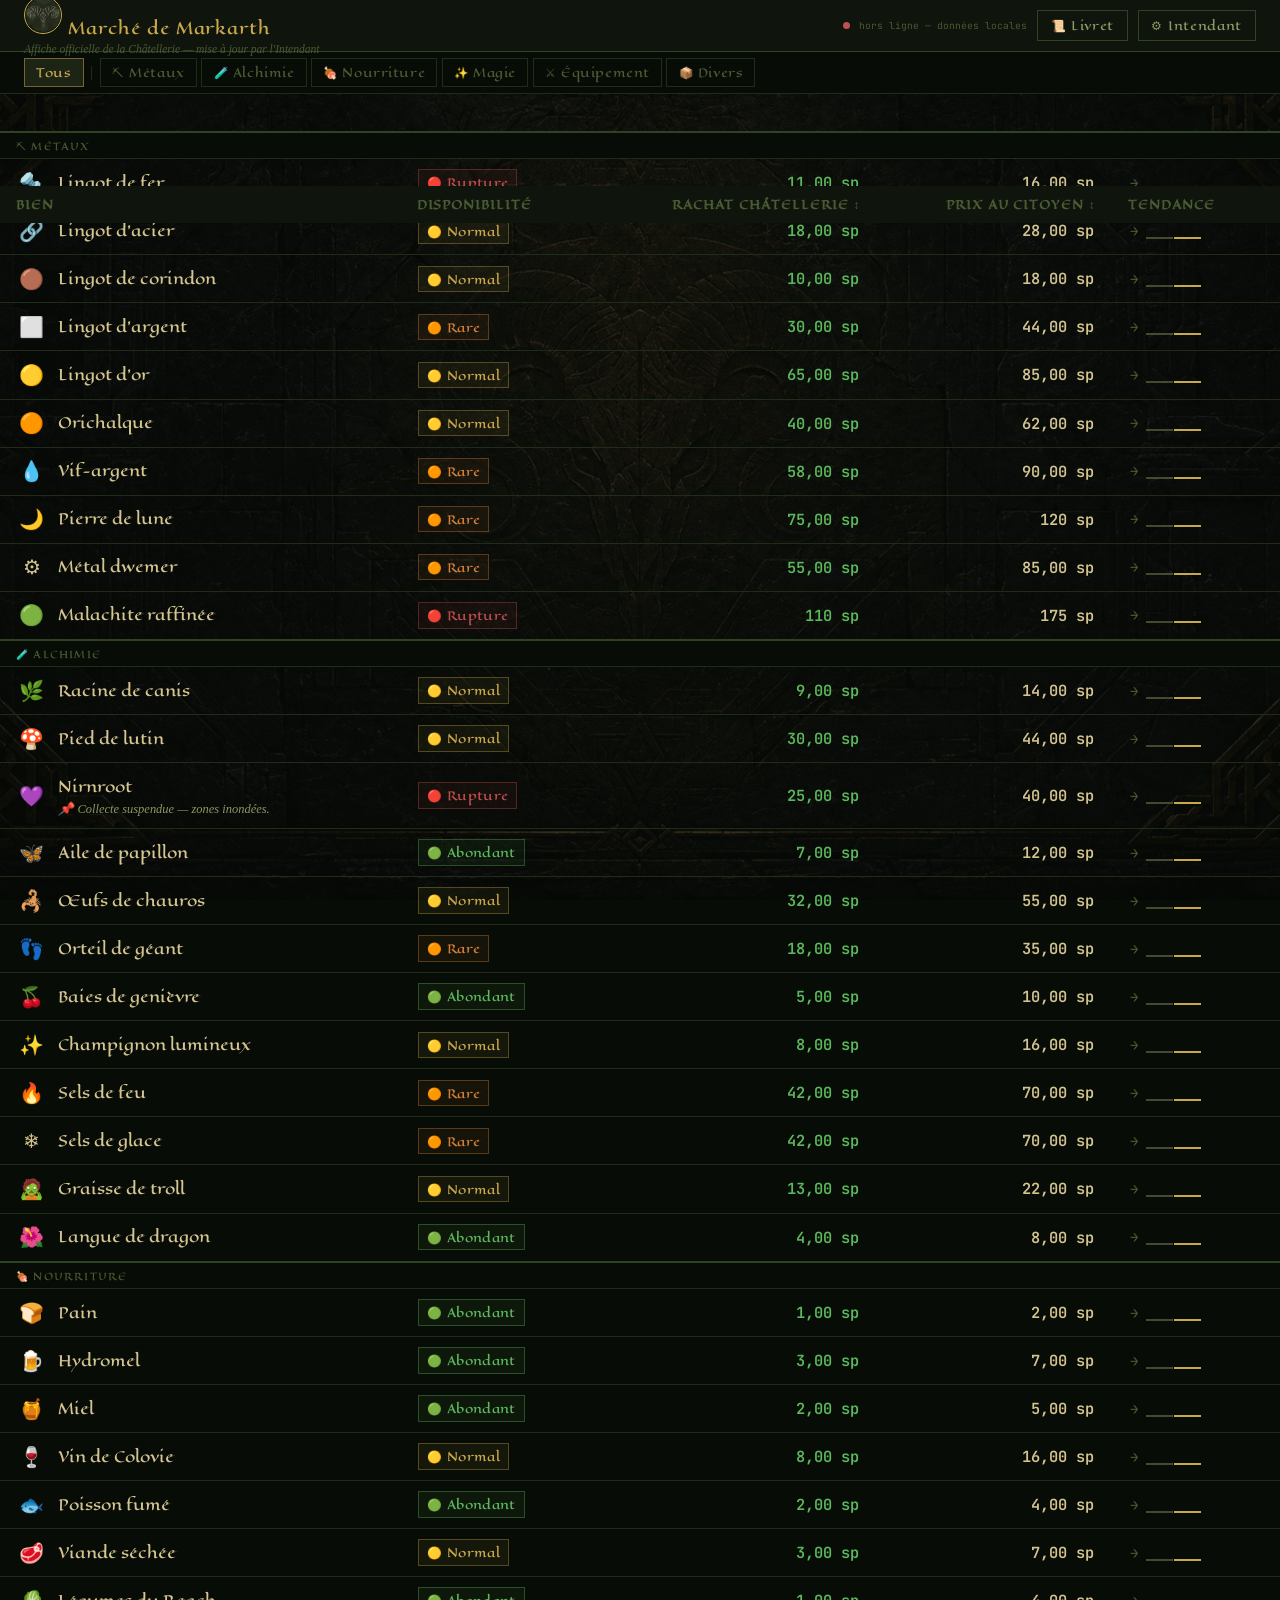
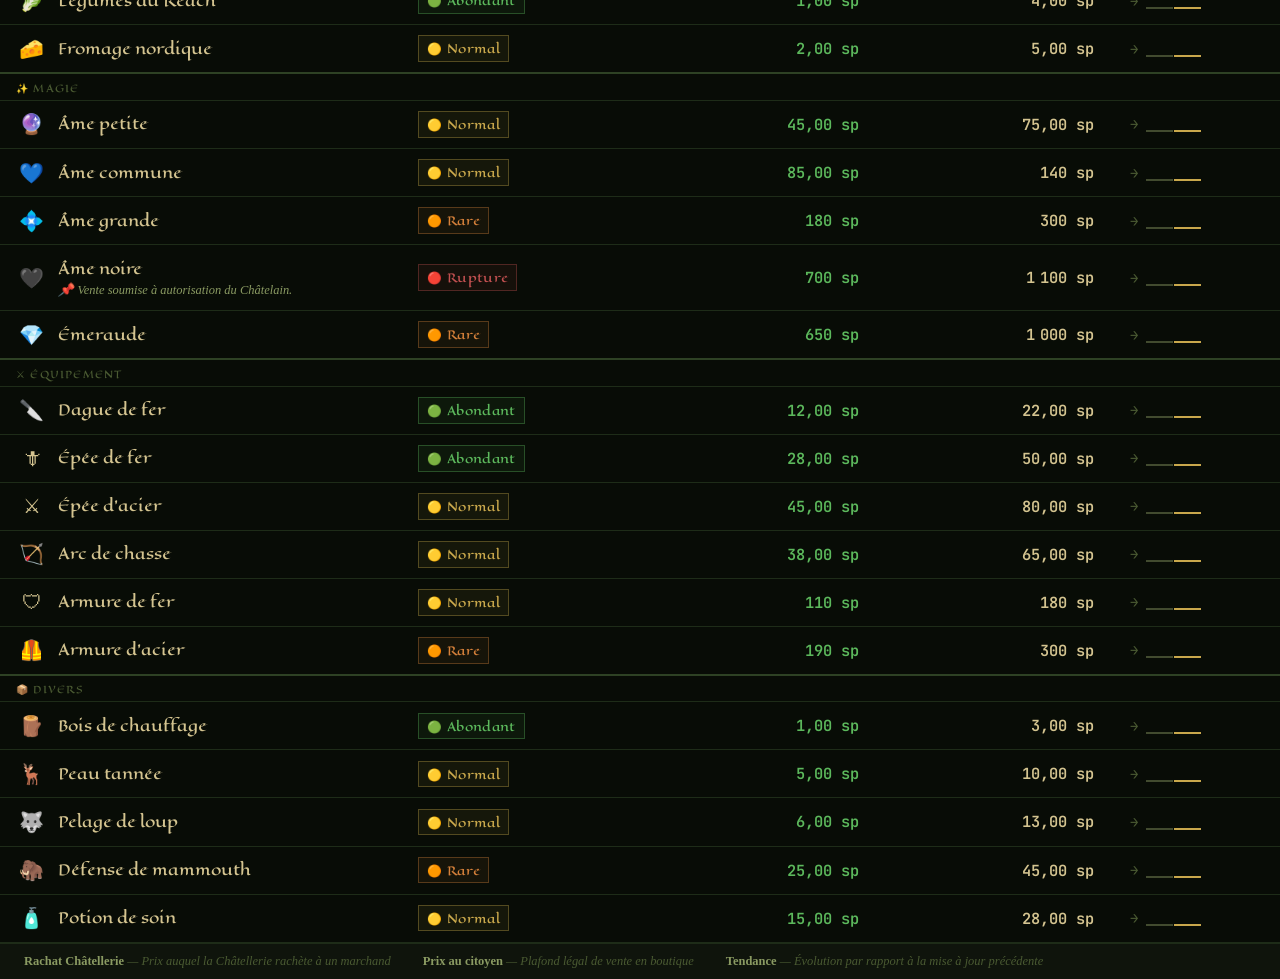
==== commit d3f02c51: "Maj" ====
--- a/bourse.html
+++ b/bourse.html
@@ -3,7 +3,7 @@
 <head>
 <meta charset="UTF-8">
 <meta name="viewport" content="width=device-width, initial-scale=1.0">
-<title>Bourse de Markarth — Registre des Commodités</title>
+<title>Marché de Markarth</title>
 <link rel="preconnect" href="https://fonts.googleapis.com">
 <link rel="preconnect" href="https://fonts.gstatic.com" crossorigin>
 <link href="https://fonts.googleapis.com/css2?family=Eagle+Lake&family=IM+Fell+English:ital@0;1&family=JetBrains+Mono:wght@400;600&display=swap" rel="stylesheet">
@@ -12,380 +12,364 @@
   --bg:#080C06;--surface:#0F140C;--card:#141C10;--card2:#1B2415;
   --border:#1E2C18;--borderb:#2E4224;
   --gold:#C9A84C;--goldd:#7A6230;
-  --up:#3E7A3E;--upb:#5CB85C;--down:#7A3E3E;--downb:#C05050;
+  --upb:#5CB85C;--downb:#C05050;
   --text:#D4C490;--textd:#8A9A62;--textf:#4A5A32;
   --mono:'JetBrains Mono',monospace;--serif:'Eagle Lake',serif;
   --body:'IM Fell English',Georgia,serif;
 }
 *{margin:0;padding:0;box-sizing:border-box;}
-body{background:var(--bg);color:var(--text);font-family:var(--body);font-size:14px;min-height:100vh;overflow-x:hidden;}
+body{background:var(--bg);color:var(--text);font-family:var(--body);font-size:16px;min-height:100vh;}
+body{
+  background-image:url("[data-uri]